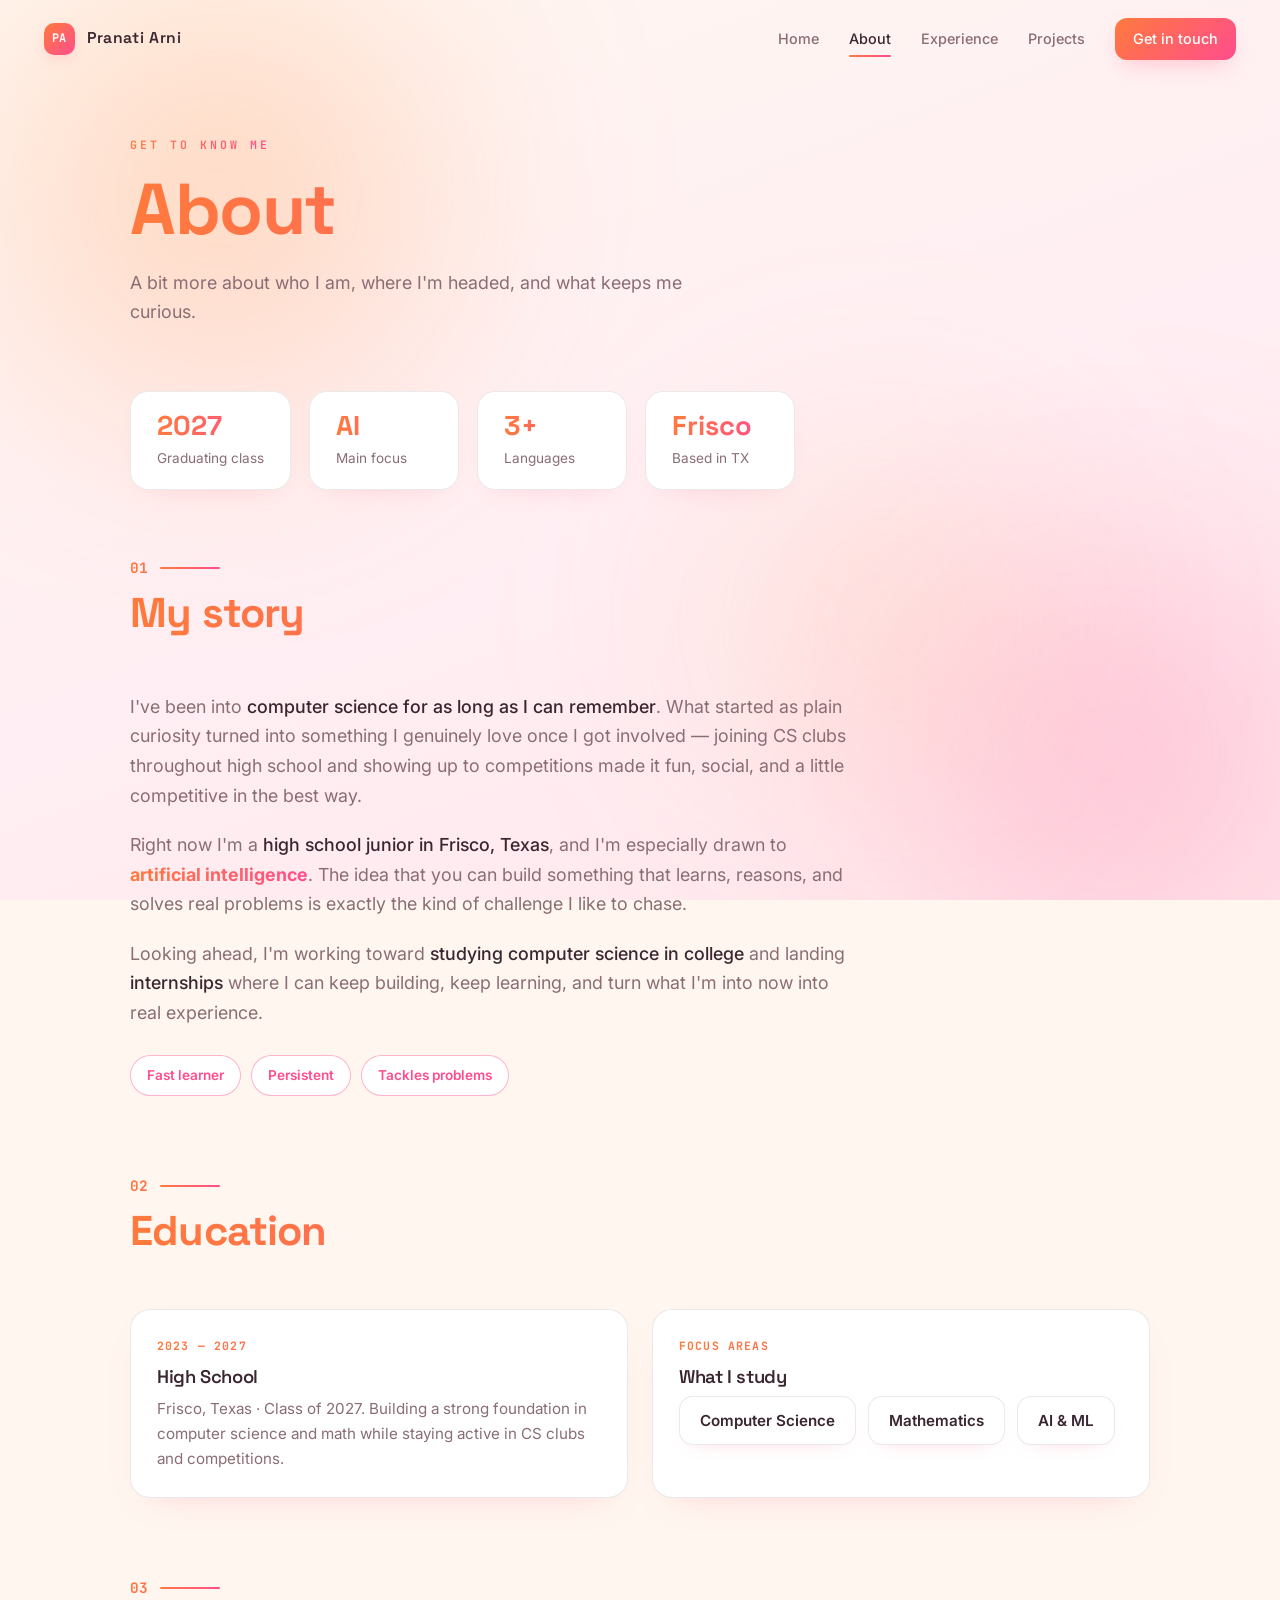
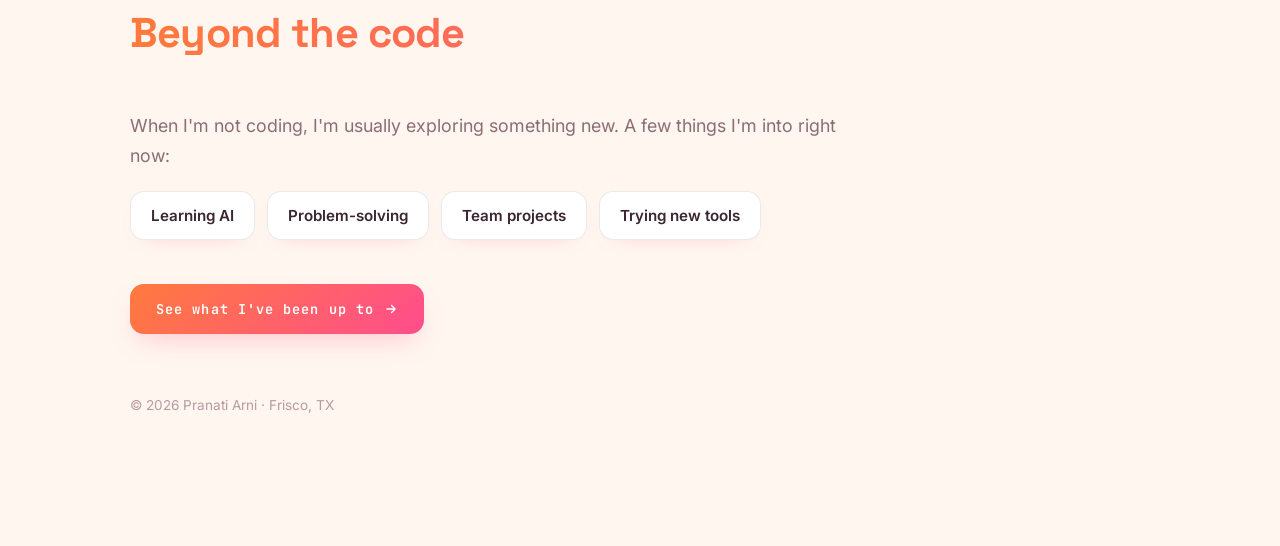
==== about.html @ 8774f21f "Fix junior, add About + Experience pages, stats strip & timeline Expand nav across pages, add quick-" ====
<!DOCTYPE html>
<html lang="en">
<head>
  <meta charset="UTF-8" />
  <meta name="viewport" content="width=device-width, initial-scale=1.0" />

  <title>About — Pranati Arni</title>
  <meta name="description" content="About Pranati Arni — a high school junior in Frisco, TX, passionate about computer science and AI." />
  <meta name="author" content="Pranati Arni" />
  <meta property="og:type" content="website" />
  <meta property="og:title" content="About — Pranati Arni" />
  <meta property="og:description" content="High school junior in Frisco, TX, passionate about computer science and AI." />

  <!-- Inline SVG favicon -->
  <link rel="icon" href="data:image/svg+xml,%3Csvg xmlns='http://www.w3.org/2000/svg' viewBox='0 0 64 64'%3E%3Crect width='64' height='64' rx='16' fill='%23ff5e8c'/%3E%3Crect width='64' height='64' rx='16' fill='%23ff7a3d' opacity='0.55'/%3E%3Ctext x='50%25' y='55%25' dominant-baseline='middle' text-anchor='middle' font-family='Arial,Helvetica,sans-serif' font-weight='700' font-size='30' fill='%23ffffff'%3EPA%3C/text%3E%3C/svg%3E" />

  <!-- Fonts -->
  <link rel="preconnect" href="https://fonts.googleapis.com" />
  <link rel="preconnect" href="https://fonts.gstatic.com" crossorigin />
  <link href="https://fonts.googleapis.com/css2?family=Space+Grotesk:wght@500;600;700&family=Inter:wght@400;500;600&family=JetBrains+Mono:wght@400;500;700&display=swap" rel="stylesheet" />

  <link rel="stylesheet" href="styles.css" />
</head>

<body>

  <div class="page-transition" id="pageTransition" aria-hidden="true"></div>

  <div class="bg-orbs" aria-hidden="true">
    <div class="orb orb--1"></div>
    <div class="orb orb--2"></div>
    <div class="orb orb--3"></div>
  </div>
  <div class="cursor-glow" id="cursorGlow" aria-hidden="true"></div>

  <!-- ============================== NAVBAR ============================== -->
  <header class="nav" id="nav">
    <a class="nav__brand" href="index.html" aria-label="Home">
      <span class="nav__mark">PA</span>
      <span class="nav__name">Pranati Arni</span>
    </a>
    <button class="nav__toggle" id="navToggle" aria-label="Toggle menu" aria-expanded="false">
      <span></span><span></span><span></span>
    </button>
    <nav class="nav__links" id="navLinks" aria-label="Primary">
      <a href="index.html">Home</a>
      <a href="about.html" class="is-current">About</a>
      <a href="experience.html">Experience</a>
      <a href="projects.html">Projects</a>
      <a class="nav__cta" href="index.html#contact">Get in touch</a>
    </nav>
  </header>

  <main class="page">

    <header class="page-head reveal">
      <span class="kicker">Get to know me</span>
      <h1>About</h1>
      <p class="page-sub">A bit more about who I am, where I'm headed, and what keeps me curious.</p>
    </header>

    <div class="stats reveal" aria-label="Quick facts">
      <div class="stat"><div class="stat__num">2027</div><div class="stat__label">Graduating class</div></div>
      <div class="stat"><div class="stat__num">AI</div><div class="stat__label">Main focus</div></div>
      <div class="stat"><div class="stat__num">3+</div><div class="stat__label">Languages</div></div>
      <div class="stat"><div class="stat__num">Frisco</div><div class="stat__label">Based in TX</div></div>
    </div>

    <!-- ===== My story ===== -->
    <div class="block reveal" style="margin-top:64px;">
      <div class="section-head"><span class="num">01</span><h2>My story</h2></div>
      <p>
        I've been into <span class="hl">computer science for as long as I can remember</span>. What started as
        plain curiosity turned into something I genuinely love once I got involved — joining CS clubs throughout
        high school and showing up to competitions made it fun, social, and a little competitive in the best way.
      </p>
      <p>
        Right now I'm a <span class="hl">high school junior in Frisco, Texas</span>, and I'm especially drawn to
        <span class="accent">artificial intelligence</span>. The idea that you can build something that learns,
        reasons, and solves real problems is exactly the kind of challenge I like to chase.
      </p>
      <p>
        Looking ahead, I'm working toward <span class="hl">studying computer science in college</span> and landing
        <span class="hl">internships</span> where I can keep building, keep learning, and turn what I'm into now
        into real experience.
      </p>

      <div class="traits" aria-label="Traits">
        <span class="trait">Fast learner</span>
        <span class="trait">Persistent</span>
        <span class="trait">Tackles problems</span>
      </div>
    </div>

    <!-- ===== Education ===== -->
    <div class="block reveal">
      <div class="section-head"><span class="num">02</span><h2>Education</h2></div>
      <div class="info-grid">
        <div class="info-card">
          <div class="meta">2023 — 2027</div>
          <h3>High School</h3>
          <!-- TODO: replace with your school's name -->
          <p>Frisco, Texas · Class of 2027. Building a strong foundation in computer science and math while staying active in CS clubs and competitions.</p>
        </div>
        <div class="info-card">
          <div class="meta">Focus areas</div>
          <h3>What I study</h3>
          <!-- TODO: edit these to your actual courses / focus areas -->
          <div class="tags" style="margin-top:6px;">
            <span class="tag">Computer Science</span>
            <span class="tag">Mathematics</span>
            <span class="tag">AI &amp; ML</span>
          </div>
        </div>
      </div>
    </div>

    <!-- ===== Beyond the code ===== -->
    <div class="block reveal">
      <div class="section-head"><span class="num">03</span><h2>Beyond the code</h2></div>
      <p>When I'm not coding, I'm usually exploring something new. A few things I'm into right now:</p>
      <!-- TODO: swap these for your real interests/hobbies -->
      <div class="tags" style="margin-top:8px;">
        <span class="tag">Learning AI</span>
        <span class="tag">Problem-solving</span>
        <span class="tag">Team projects</span>
        <span class="tag">Trying new tools</span>
      </div>

      <a class="more-link" href="experience.html">
        See what I've been up to
        <svg width="14" height="14" viewBox="0 0 24 24" fill="none" stroke="currentColor" stroke-width="2.2" stroke-linecap="round" stroke-linejoin="round"><path d="M5 12h14M13 6l6 6-6 6"/></svg>
      </a>
    </div>

    <footer>
      <p>© 2026 Pranati Arni · Frisco, TX</p>
    </footer>

  </main>

  <script src="script.js"></script>
</body>
</html>
---- styles.css ----
/* =================================================================
   Pranati Arni — Portfolio styles (shared by index.html + projects.html)
   BRIGHT & WARM: cream background, orange → pink gradients, playful motion.
   ================================================================= */

:root {
  /* ---- surfaces ---- */
  --bg:        #fff6f0;        /* warm cream canvas         */
  --card:      #ffffff;        /* card surface              */

  /* ---- text ---- */
  --text:   #3a2630;           /* warm near-black           */
  --muted:  #8a6d75;
  --faint:  #b79aa1;

  /* ---- lines ---- */
  --border:    rgba(58, 38, 48, 0.10);
  --border-hi: rgba(255, 90, 140, 0.45);

  /* ---- warm accents ---- */
  --orange:      #ff7a3d;
  --pink:        #ff4d8d;
  --peach:       #ffb27a;
  --grad:        linear-gradient(90deg, #ff7a3d, #ff4d8d);
  --grad-135:    linear-gradient(135deg, #ff7a3d, #ff4d8d);
  --warm-glow:   rgba(255, 95, 125, 0.35);
  --warm-glow-s: rgba(255, 95, 125, 0.18);

  /* ---- layout ---- */
  --rail-x:        72px;
  --content-pad:   220px;
  --content-pad-r: 88px;
  --maxw:          1040px;

  --mono: "JetBrains Mono", ui-monospace, SFMono-Regular, Menlo, monospace;
  --ease: cubic-bezier(0.22, 1, 0.36, 1);
}

* { box-sizing: border-box; margin: 0; padding: 0; }

html { scroll-behavior: smooth; }

body {
  background: var(--bg);
  color: var(--text);
  font-family: "Inter", system-ui, -apple-system, Segoe UI, Roboto, sans-serif;
  line-height: 1.65;
  -webkit-font-smoothing: antialiased;
  overflow-x: hidden;
}

/* soft warm base wash behind everything */
body::before {
  content: ""; position: fixed; inset: 0; z-index: -3; pointer-events: none;
  background: linear-gradient(160deg, #fff7f1 0%, #ffeef3 55%, #ffe7ec 100%);
}

h1, h2, h3 { font-family: "Space Grotesk", "Inter", sans-serif; line-height: 1.1; letter-spacing: -0.02em; }
a { color: inherit; text-decoration: none; }

.kicker {
  font-family: var(--mono);
  font-size: 0.72rem; letter-spacing: 0.26em; text-transform: uppercase;
  font-weight: 600;
  background: var(--grad); -webkit-background-clip: text; background-clip: text; color: transparent;
}

/* =================================================================
   WARM AURORA — drifting + morphing color clouds
   ================================================================= */
.bg-orbs { position: fixed; inset: 0; z-index: -2; pointer-events: none; overflow: hidden; }
.orb { position: absolute; filter: blur(100px); border-radius: 50%; }
.orb--1 {                                   /* orange */
  width: 50vw; height: 50vw; top: -14%; left: -8%;
  background: radial-gradient(circle, rgba(255,140,60,0.34), transparent 70%);
  animation: drift1 30s ease-in-out infinite alternate;
}
.orb--2 {                                   /* pink */
  width: 46vw; height: 46vw; bottom: -16%; right: -10%;
  background: radial-gradient(circle, rgba(255,77,141,0.30), transparent 70%);
  animation: drift2 36s ease-in-out infinite alternate;
}
.orb--3 {                                   /* peach */
  width: 38vw; height: 38vw; top: 42%; left: 50%;
  background: radial-gradient(circle, rgba(255,178,122,0.26), transparent 70%);
  animation: drift3 42s ease-in-out infinite alternate;
}
@keyframes drift1 { from { transform: translate(0,0) scale(1); } to { transform: translate(9vw, 7vh) scale(1.14); } }
@keyframes drift2 { from { transform: translate(0,0) scale(1); } to { transform: translate(-8vw,-6vh) scale(1.1); } }
@keyframes drift3 { from { transform: translate(0,0) scale(1); } to { transform: translate(-6vw, 5vh) scale(0.9); } }

/* warm spotlight trailing the cursor */
.cursor-glow {
  position: fixed; top: 0; left: 0;
  width: 440px; height: 440px;
  margin: -220px 0 0 -220px;
  border-radius: 50%;
  background: radial-gradient(circle, rgba(255,120,80,0.16), transparent 65%);
  pointer-events: none; z-index: 0; opacity: 0;
  transition: opacity 0.5s ease;
  will-change: transform;
}

/* =================================================================
   STICKY NAVBAR (both pages)
   ================================================================= */
.nav {
  position: fixed; top: 0; left: 0; right: 0; z-index: 60;
  display: flex; align-items: center; justify-content: space-between;
  padding: 18px clamp(20px, 4vw, 44px);
  transition: padding 0.35s var(--ease), background 0.35s ease, border-color 0.35s ease, box-shadow 0.35s ease;
  border-bottom: 1px solid transparent;
}
.nav.is-scrolled {
  padding: 10px clamp(20px, 4vw, 44px);
  background: rgba(255, 246, 240, 0.78);
  -webkit-backdrop-filter: blur(14px);
  backdrop-filter: blur(14px);
  border-bottom: 1px solid var(--border);
  box-shadow: 0 8px 30px -20px rgba(255, 95, 125, 0.5);
}
.nav__brand { display: flex; align-items: center; gap: 12px; z-index: 2; }
.nav__mark {
  font-family: var(--mono); font-weight: 700; font-size: 0.74rem; letter-spacing: 0.04em;
  color: #fff; background: var(--grad-135); border-radius: 10px; padding: 6px 8px;
  box-shadow: 0 6px 16px -6px var(--warm-glow);
  transition: transform 0.3s ease, box-shadow 0.3s ease;
}
.nav__brand:hover .nav__mark { transform: rotate(-4deg) scale(1.05); box-shadow: 0 10px 22px -6px var(--warm-glow); }
.nav__name { font-family: "Space Grotesk", sans-serif; font-weight: 600; letter-spacing: 0.04em; font-size: 0.98rem; }

.nav__links { display: flex; align-items: center; gap: 30px; }
.nav__links a { position: relative; font-size: 0.9rem; font-weight: 500; color: var(--muted); transition: color 0.3s ease; }
.nav__links a:not(.nav__cta)::after {
  content: ""; position: absolute; left: 0; bottom: -6px; height: 2px; width: 0;
  background: var(--grad); border-radius: 2px; transition: width 0.3s var(--ease);
}
.nav__links a:not(.nav__cta):hover { color: var(--text); }
.nav__links a:not(.nav__cta):hover::after { width: 100%; }
.nav__links a.is-current { color: var(--text); }
.nav__links a.is-current::after { width: 100%; }

.nav__cta {
  color: #fff !important; background: var(--grad-135);
  padding: 9px 18px; border-radius: 12px; font-weight: 600;
  box-shadow: 0 10px 24px -8px var(--warm-glow);
  transition: transform 0.25s var(--ease), box-shadow 0.25s ease;
}
.nav__cta:hover { transform: translateY(-2px); box-shadow: 0 14px 32px -8px var(--warm-glow); }

.nav__toggle { display: none; flex-direction: column; gap: 5px; background: none; border: none; cursor: pointer; padding: 6px; z-index: 2; }
.nav__toggle span { width: 24px; height: 2px; background: var(--text); border-radius: 2px; transition: transform 0.3s var(--ease), opacity 0.3s ease; }
.nav__toggle.open span:nth-child(1) { transform: translateY(7px) rotate(45deg); }
.nav__toggle.open span:nth-child(2) { opacity: 0; }
.nav__toggle.open span:nth-child(3) { transform: translateY(-7px) rotate(-45deg); }

@media (max-width: 760px) {
  .nav__toggle { display: flex; }
  .nav__links {
    position: fixed; top: 0; right: 0; height: 100vh; width: min(80vw, 320px);
    flex-direction: column; align-items: flex-start; justify-content: center; gap: 30px;
    padding: 40px;
    background: rgba(255, 246, 240, 0.97);
    -webkit-backdrop-filter: blur(16px); backdrop-filter: blur(16px);
    border-left: 1px solid var(--border);
    box-shadow: -20px 0 60px -30px rgba(255, 95, 125, 0.5);
    transform: translateX(100%); transition: transform 0.4s var(--ease);
  }
  .nav__links.open { transform: translateX(0); }
  .nav__links a { font-size: 1.1rem; }
}

/* =================================================================
   THE RAIL — fixed, pinned to the left edge (home page only)
   ================================================================= */
.rail { position: fixed; top: 0; left: var(--rail-x); height: 100vh; width: 3px; z-index: 50; }

.rail__track {
  position: absolute; inset: 0; width: 3px;
  background: rgba(58, 38, 48, 0.10);
  border-radius: 3px; overflow: hidden;
}
.rail__track::after {
  content: ""; position: absolute; left: 0; width: 3px; height: 70px;
  background: linear-gradient(transparent, var(--pink), transparent);
  opacity: 0.55; border-radius: 3px;
  animation: railshimmer 4.5s linear infinite;
}
@keyframes railshimmer { from { top: -70px; } to { top: 100%; } }

.rail__fill {
  position: absolute; top: 0; left: 0; width: 3px; height: 0%;
  background: linear-gradient(var(--orange), var(--pink));
  box-shadow: 0 0 12px 1px var(--warm-glow);
  border-radius: 3px;
  transition: height 0.12s linear;
}
.rail__comet {
  position: absolute; left: 1.5px; top: 0%;
  width: 9px; height: 9px;
  transform: translate(-50%, -50%);
  border-radius: 50%;
  background: var(--pink);
  box-shadow: 0 0 14px 4px var(--warm-glow);
  transition: top 0.12s linear;
}

.rail__nodes {
  position: absolute; top: 50%; left: 1.5px;
  transform: translateY(-50%);
  display: flex; flex-direction: column; gap: 64px;
}
.node {
  display: flex; align-items: center; gap: 16px;
  background: none; border: none; cursor: pointer;
  color: var(--faint); transform: translateX(-7px);
  transition: color 0.3s var(--ease);
}
.node__dot {
  position: relative; width: 14px; height: 14px; flex: 0 0 auto;
  border-radius: 50%; background: var(--bg); border: 2px solid var(--faint);
  transition: all 0.35s var(--ease);
}
.node__label {
  font-family: "Space Grotesk", sans-serif;
  font-size: 0.82rem; font-weight: 600; letter-spacing: 0.02em;
  white-space: nowrap; opacity: 0.6; transform: translateX(-4px);
  transition: all 0.35s var(--ease);
}
.node:hover { color: var(--text); }
.node:hover .node__dot { border-color: var(--pink); }
.node:hover .node__label { opacity: 1; transform: translateX(0); }

.node.is-active { color: var(--text); }
.node.is-active .node__dot {
  border-color: transparent; background: var(--grad-135);
  box-shadow: 0 0 14px 3px var(--warm-glow);
}
.node.is-active .node__dot::after {
  content: ""; position: absolute; inset: -4px; border-radius: 50%;
  border: 2px solid var(--pink);
  animation: pulsering 2.4s var(--ease) infinite;
}
@keyframes pulsering {
  0%   { transform: scale(0.8); opacity: 0.6; }
  70%  { transform: scale(2.1); opacity: 0; }
  100% { transform: scale(2.1); opacity: 0; }
}
.node.is-active .node__label { opacity: 1; transform: translateX(0); color: var(--text); }

/* =================================================================
   LAYOUT
   ================================================================= */
main.with-rail {
  padding-left: var(--content-pad);
  padding-right: var(--content-pad-r);
}
section {
  max-width: var(--maxw);
  margin: 0 auto;
  padding: 150px 0;
  scroll-margin-top: 88px;
}
.section-head { margin-bottom: 56px; }
.section-head .num {
  font-family: var(--mono); font-weight: 700;
  font-size: 0.9rem; margin-bottom: 10px;
  display: inline-flex; align-items: center; gap: 12px;
  background: var(--grad); -webkit-background-clip: text; background-clip: text; color: transparent;
}
.section-head .num::after {
  content: ""; width: 60px; height: 2px; border-radius: 2px;
  background: var(--grad);
  animation: barpulse 3.6s ease-in-out infinite;
}
@keyframes barpulse { 0%,100% { width: 42px; opacity: 0.55; } 50% { width: 82px; opacity: 1; } }

/* flowing gradient headings */
.section-head h2, .page-head h1 {
  font-size: clamp(1.8rem, 4vw, 2.6rem); font-weight: 700;
  background: linear-gradient(90deg, #ff7a3d, #ff4d8d, #ff7a3d);
  background-size: 200% auto;
  -webkit-background-clip: text; background-clip: text; color: transparent;
  animation: flow 6s linear infinite;
}
@keyframes flow { to { background-position: 200% center; } }

/* ---- Hero ---- */
.hero {
  position: relative; overflow: hidden;
  min-height: 100vh;
  display: flex; flex-direction: column; justify-content: center;
  max-width: var(--maxw); margin: 0 auto;
}
.hero__content { position: relative; z-index: 3; }

/* cool morphing gradient blob behind the hero */
.hero__glow {
  position: absolute; right: -40px; top: 50%; transform: translateY(-50%);
  width: 560px; height: 560px; max-width: 82vw;
  background: linear-gradient(135deg, #ff9a3d, #ff5e9c 55%, #ff4d8d);
  filter: blur(28px); opacity: 0.55; z-index: 0; pointer-events: none;
  border-radius: 42% 58% 63% 37% / 41% 44% 56% 59%;
  animation: blobMorph 14s ease-in-out infinite, blobSpin 30s linear infinite;
}
@keyframes blobMorph {
  0%,100% { border-radius: 42% 58% 63% 37% / 41% 44% 56% 59%; }
  50%     { border-radius: 58% 42% 38% 62% / 63% 51% 49% 37%; }
}
@keyframes blobSpin { from { transform: translateY(-50%) rotate(0); } to { transform: translateY(-50%) rotate(360deg); } }

/* gentle staggered fade-up of hero content */
.hero__content > * { opacity: 0; transform: translateY(20px); filter: blur(6px); animation: softIn 1s var(--ease) forwards; }
.hero__content > *:nth-child(1) { animation-delay: 0.10s; }
.hero__content > *:nth-child(2) { animation-delay: 0.24s; }
.hero__content > *:nth-child(3) { animation-delay: 0.38s; }
.hero__content > *:nth-child(4) { animation-delay: 0.50s; }
.hero__content > *:nth-child(5) { animation-delay: 0.66s; }
@keyframes softIn { to { opacity: 1; transform: none; filter: blur(0); } }

.hero h1 {
  font-size: clamp(3rem, 11vw, 6.5rem); font-weight: 700;
  margin: 24px 0 18px;
  background: linear-gradient(90deg, #ff7a3d, #ff4d8d, #ff7a3d);
  background-size: 200% auto;
  -webkit-background-clip: text; background-clip: text; color: transparent;
  animation: softIn 1s var(--ease) forwards, flow 6s linear infinite;
}
.hero .role { font-size: clamp(1.1rem, 3vw, 1.6rem); color: var(--text); font-weight: 500; }
.hero .role b {
  font-weight: 700;
  background: var(--grad); -webkit-background-clip: text; background-clip: text; color: transparent;
}
.hero .loc { color: var(--muted); margin-top: 10px; font-size: 1rem; }

.scroll-hint {
  margin-top: 56px;
  display: inline-flex; align-items: center; gap: 10px;
  color: var(--muted); font-size: 0.8rem; letter-spacing: 0.18em; text-transform: uppercase;
}
.scroll-hint .arrow {
  width: 2px; height: 36px; border-radius: 2px;
  background: linear-gradient(var(--pink), transparent);
  animation: drip 1.8s var(--ease) infinite;
}
@keyframes drip {
  0%   { transform: scaleY(0); transform-origin: top; opacity: 0; }
  40%  { transform: scaleY(1); transform-origin: top; opacity: 1; }
  60%  { transform: scaleY(1); transform-origin: bottom; opacity: 1; }
  100% { transform: scaleY(0); transform-origin: bottom; opacity: 0; }
}

/* ---- About ---- */
.about p { color: var(--muted); font-size: 1.15rem; margin-bottom: 24px; max-width: 720px; }
.about p .hl { color: var(--text); font-weight: 500; }
.about p .accent {
  font-weight: 700;
  background: var(--grad); -webkit-background-clip: text; background-clip: text; color: transparent;
}

.traits { display: flex; flex-wrap: wrap; gap: 10px; margin-top: 28px; }
.trait {
  font-size: 0.85rem; padding: 8px 16px;
  border: 1.5px solid var(--border-hi); border-radius: 999px;
  color: var(--pink); background: #fff;
  font-weight: 600;
  animation: bob 4.4s ease-in-out infinite;
}
.traits .trait:nth-child(2) { animation-delay: 0.7s; }
.traits .trait:nth-child(3) { animation-delay: 1.4s; }
@keyframes bob { 0%,100% { transform: translateY(0); } 50% { transform: translateY(-6px); } }

/* =================================================================
   PROJECTS (grid + cards, shared by both pages)
   ================================================================= */
.projects-grid {
  display: grid;
  grid-template-columns: repeat(auto-fit, minmax(300px, 1fr));
  gap: 32px; perspective: 1000px;
}
.card {
  position: relative;
  padding: 30px 28px; border-radius: 22px;
  background: var(--card); border: 1px solid var(--border);
  min-height: 210px;
  display: flex; flex-direction: column;
  transform-style: preserve-3d; will-change: transform;
  box-shadow: 0 14px 36px -22px rgba(255, 95, 125, 0.40);
  transition: transform 0.12s ease-out, border-color 0.4s var(--ease), box-shadow 0.4s var(--ease);
  animation: cardfloat 6.5s ease-in-out infinite;
}
.projects-grid .card:nth-child(2) { animation-delay: 1.3s; }
.projects-grid .card:nth-child(3) { animation-delay: 0.6s; }
.projects-grid .card:nth-child(4) { animation-delay: 1.9s; }
@keyframes cardfloat { 0%,100% { transform: translateY(0); } 50% { transform: translateY(-9px); } }
.card:hover { border-color: var(--border-hi); box-shadow: 0 28px 56px -22px rgba(255, 95, 125, 0.55); }

.card__inner { transition: transform 0.12s ease-out; transform-style: preserve-3d; }

.card__glare {
  position: absolute; inset: 0; border-radius: 22px;
  background: radial-gradient(240px circle at var(--gx,50%) var(--gy,0%), rgba(255,140,90,0.16), transparent 60%);
  opacity: 0; transition: opacity 0.3s ease; pointer-events: none;
}
.card:hover .card__glare { opacity: 1; }

.card.is-soon {
  border-style: dashed; border-color: rgba(255, 95, 125, 0.30);
  background: linear-gradient(180deg, #fff, #fff4ef);
  box-shadow: 0 14px 36px -24px rgba(255, 95, 125, 0.30);
}
.card.is-soon:hover { border-color: var(--border-hi); }

.card__icon {
  width: 42px; height: 42px; border-radius: 12px;
  display: grid; place-items: center;
  background: linear-gradient(135deg, #fff1ea, #ffe7ef);
  border: 1px solid var(--border); color: var(--pink);
  margin-bottom: 18px; font-size: 1.1rem;
}
.card.is-soon .card__icon { border-style: dashed; }

.card__tag {
  font-size: 0.68rem; letter-spacing: 0.18em; text-transform: uppercase;
  font-weight: 700; margin-bottom: 8px;
  background: var(--grad); -webkit-background-clip: text; background-clip: text; color: transparent;
}
.card.is-soon .card__tag { color: var(--faint); background: none; -webkit-text-fill-color: var(--faint); }

.card h3 { font-size: 1.25rem; font-weight: 600; margin-bottom: 8px; color: var(--text); }
.card.is-soon h3 { color: var(--muted); }
.card p { color: var(--muted); font-size: 0.95rem; flex: 1; }

.card__link {
  margin-top: 16px; font-size: 0.85rem; font-weight: 700;
  display: inline-flex; align-items: center; gap: 6px;
  background: var(--grad); -webkit-background-clip: text; background-clip: text; color: transparent;
}
.card__soon-flag {
  margin-top: 16px; font-size: 0.78rem; letter-spacing: 0.16em; text-transform: uppercase;
  color: var(--faint); display: inline-flex; align-items: center; gap: 7px;
}

.more-link {
  display: inline-flex; align-items: center; gap: 10px; margin-top: 44px;
  font-family: var(--mono); font-size: 0.85rem; letter-spacing: 0.08em; font-weight: 600;
  color: #fff; background: var(--grad-135);
  padding: 14px 26px; border-radius: 14px;
  box-shadow: 0 12px 28px -10px var(--warm-glow);
  transition: transform 0.3s var(--ease), box-shadow 0.3s ease;
}
.more-link:hover { transform: translateY(-2px); box-shadow: 0 18px 36px -10px var(--warm-glow); }

/* =================================================================
   SKILLS
   ================================================================= */
.skill-group { margin-bottom: 40px; }
.skill-group h3 {
  font-size: 0.82rem; letter-spacing: 0.14em; text-transform: uppercase;
  color: var(--faint); margin-bottom: 14px;
  font-family: "Inter", sans-serif; font-weight: 700;
}
.tags { display: flex; flex-wrap: wrap; gap: 12px; }
.tag {
  padding: 11px 20px; border-radius: 14px;
  background: #fff; border: 1px solid var(--border);
  font-size: 0.95rem; font-weight: 600; color: var(--text);
  box-shadow: 0 8px 20px -16px rgba(255, 95, 125, 0.5);
  transition: all 0.3s var(--ease);
  animation: tagpulse 5s ease-in-out infinite;
}
.tags .tag:nth-child(2) { animation-delay: 0.8s; }
.tags .tag:nth-child(3) { animation-delay: 1.6s; }
@keyframes tagpulse {
  0%,100% { box-shadow: 0 8px 20px -16px rgba(255,95,125,0.30); border-color: var(--border); }
  50%     { box-shadow: 0 10px 24px -12px rgba(255,95,125,0.55); border-color: var(--border-hi); }
}
.tag:hover { transform: translateY(-3px); border-color: var(--pink); color: var(--pink); }

/* =================================================================
   CONTACT
   ================================================================= */
.contact p { color: var(--muted); font-size: 1.1rem; max-width: 560px; margin-bottom: 28px; }
.cta {
  display: inline-flex; align-items: center; gap: 10px;
  padding: 15px 30px; border-radius: 14px;
  background: var(--grad-135); color: #fff;
  font-weight: 700; font-size: 1rem;
  box-shadow: 0 14px 32px -10px var(--warm-glow);
  transition: transform 0.3s var(--ease), box-shadow 0.3s var(--ease);
  animation: ctapulse 3.4s ease-in-out infinite;
}
.cta:hover { transform: translateY(-3px); box-shadow: 0 20px 46px -10px var(--warm-glow); }
@keyframes ctapulse {
  0%,100% { box-shadow: 0 14px 32px -12px var(--warm-glow); }
  50%     { box-shadow: 0 16px 48px -8px var(--warm-glow); }
}

.links { display: flex; flex-wrap: wrap; gap: 14px; margin-top: 26px; }
.link-chip {
  display: inline-flex; align-items: center; gap: 9px;
  padding: 12px 20px; border-radius: 12px;
  border: 1px solid var(--border); background: #fff;
  color: var(--text); font-size: 0.92rem; font-weight: 600;
  box-shadow: 0 8px 20px -16px rgba(255, 95, 125, 0.5);
  transition: all 0.3s var(--ease);
}
.link-chip:hover { border-color: var(--pink); color: var(--pink); transform: translateY(-2px); }
.link-chip.is-todo { color: var(--faint); border-style: dashed; }
.link-chip svg { width: 17px; height: 17px; }

footer {
  padding: 60px 0 90px; color: var(--faint); font-size: 0.85rem;
  max-width: var(--maxw); margin: 0 auto;
}

/* =================================================================
   DEDICATED PROJECTS PAGE
   ================================================================= */
.page { max-width: 1100px; margin: 0 auto; padding: 130px 40px 40px; }
.page-head { margin: 0 0 64px; }
.page-head h1 { font-size: clamp(2.5rem, 7vw, 4.5rem); margin-top: 14px; }
.page-sub { color: var(--muted); max-width: 620px; margin-top: 18px; font-size: 1.12rem; }
.back-link {
  display: inline-flex; align-items: center; gap: 8px;
  font-family: var(--mono); font-size: 0.78rem; letter-spacing: 0.12em; text-transform: uppercase;
  font-weight: 600; color: var(--pink); transition: color 0.3s var(--ease);
}
.back-link:hover { color: var(--orange); }

/* =================================================================
   CONTENT BLOCKS (About / Experience pages)
   ================================================================= */
.block { margin-bottom: 76px; }
.block:last-of-type { margin-bottom: 0; }
.block > p { color: var(--muted); font-size: 1.12rem; margin-bottom: 20px; max-width: 720px; }
.block > p .hl { color: var(--text); font-weight: 500; }
.block > p .accent {
  font-weight: 700;
  background: var(--grad); -webkit-background-clip: text; background-clip: text; color: transparent;
}

/* stat strip */
.stats { display: flex; flex-wrap: wrap; gap: 18px; margin: 8px 0 8px; }
.stat {
  background: #fff; border: 1px solid var(--border); border-radius: 18px;
  padding: 20px 26px; min-width: 150px;
  box-shadow: 0 12px 30px -22px var(--warm-glow);
  transition: transform 0.3s var(--ease), box-shadow 0.3s ease, border-color 0.3s ease;
}
.stat:hover { transform: translateY(-4px); border-color: var(--border-hi); box-shadow: 0 20px 40px -22px var(--warm-glow); }
.stat__num {
  font-family: "Space Grotesk", sans-serif; font-weight: 700; font-size: 1.7rem; line-height: 1;
  background: var(--grad); -webkit-background-clip: text; background-clip: text; color: transparent;
}
.stat__label { color: var(--muted); font-size: 0.85rem; margin-top: 8px; }

/* generic info cards */
.info-grid { display: grid; grid-template-columns: repeat(auto-fit, minmax(260px, 1fr)); gap: 24px; }
.info-card {
  background: #fff; border: 1px solid var(--border); border-radius: 20px; padding: 26px;
  box-shadow: 0 14px 36px -24px var(--warm-glow);
  transition: transform 0.3s var(--ease), box-shadow 0.3s ease, border-color 0.3s ease;
}
.info-card:hover { transform: translateY(-5px); border-color: var(--border-hi); box-shadow: 0 24px 50px -24px var(--warm-glow); }
.info-card h3 { font-size: 1.15rem; font-weight: 600; margin-bottom: 8px; color: var(--text); }
.info-card .meta { font-family: var(--mono); font-size: 0.72rem; letter-spacing: 0.1em; text-transform: uppercase; margin-bottom: 12px;
  background: var(--grad); -webkit-background-clip: text; background-clip: text; color: transparent; font-weight: 700; }
.info-card p { color: var(--muted); font-size: 0.95rem; }

/* vertical timeline */
.timeline { display: flex; flex-direction: column; }
.tl-item { display: flex; gap: 20px; }
.tl-item__rail { display: flex; flex-direction: column; align-items: center; flex: 0 0 auto; }
.tl-dot {
  width: 16px; height: 16px; border-radius: 50%; background: var(--grad-135); flex: 0 0 auto;
  box-shadow: 0 6px 16px -4px var(--warm-glow), 0 0 0 5px var(--bg);
}
.tl-line { width: 2px; flex: 1; min-height: 26px; background: linear-gradient(var(--orange), var(--pink)); margin: 4px 0; border-radius: 2px; }
.tl-item:last-child .tl-line { display: none; }
.tl-body { padding-bottom: 34px; }
.tl-year {
  font-family: var(--mono); font-weight: 700; font-size: 0.8rem; letter-spacing: 0.06em;
  background: var(--grad); -webkit-background-clip: text; background-clip: text; color: transparent;
}
.tl-body h3 { font-size: 1.15rem; font-weight: 600; margin: 4px 0 6px; color: var(--text); }
.tl-body p { color: var(--muted); font-size: 0.98rem; max-width: 640px; }

/* =================================================================
   QUICK CLEAN FADE — page-transition overlay
   ================================================================= */
.page-transition {
  position: fixed; inset: 0; z-index: 100;
  background: var(--bg); opacity: 1;
  transition: opacity 0.5s ease, visibility 0s linear 0s;
}
.page-transition.is-hidden {
  opacity: 0; visibility: hidden; pointer-events: none;
  transition: opacity 0.5s ease, visibility 0s linear 0.5s;
}

/* =================================================================
   SCROLL REVEAL
   ================================================================= */
.reveal { opacity: 0; transform: translateY(26px); transition: opacity 0.8s var(--ease), transform 0.8s var(--ease); }
.reveal.in { opacity: 1; transform: none; }

/* =================================================================
   RESPONSIVE
   ================================================================= */
@media (max-width: 1100px) {
  :root { --content-pad: 150px; --content-pad-r: 56px; }
  section { padding: 120px 0; }
}
@media (max-width: 720px) {
  :root { --rail-x: 22px; --content-pad: 58px; --content-pad-r: 24px; }
  .rail__nodes { gap: 40px; }
  .node__label { display: none; }
  section { padding: 84px 0; }
  .section-head { margin-bottom: 36px; }
  .hero { min-height: 92vh; }
  .hero__glow { right: -35%; opacity: 0.5; }
  .page { padding: 110px 22px 40px; }
}

/* =================================================================
   REDUCED MOTION
   ================================================================= */
@media (prefers-reduced-motion: reduce) {
  html { scroll-behavior: auto; }
  *, *::before, *::after { animation: none !important; transition: none !important; }
  .reveal { opacity: 1; transform: none; }
  .hero__content > * { opacity: 1; transform: none; filter: none; }
}
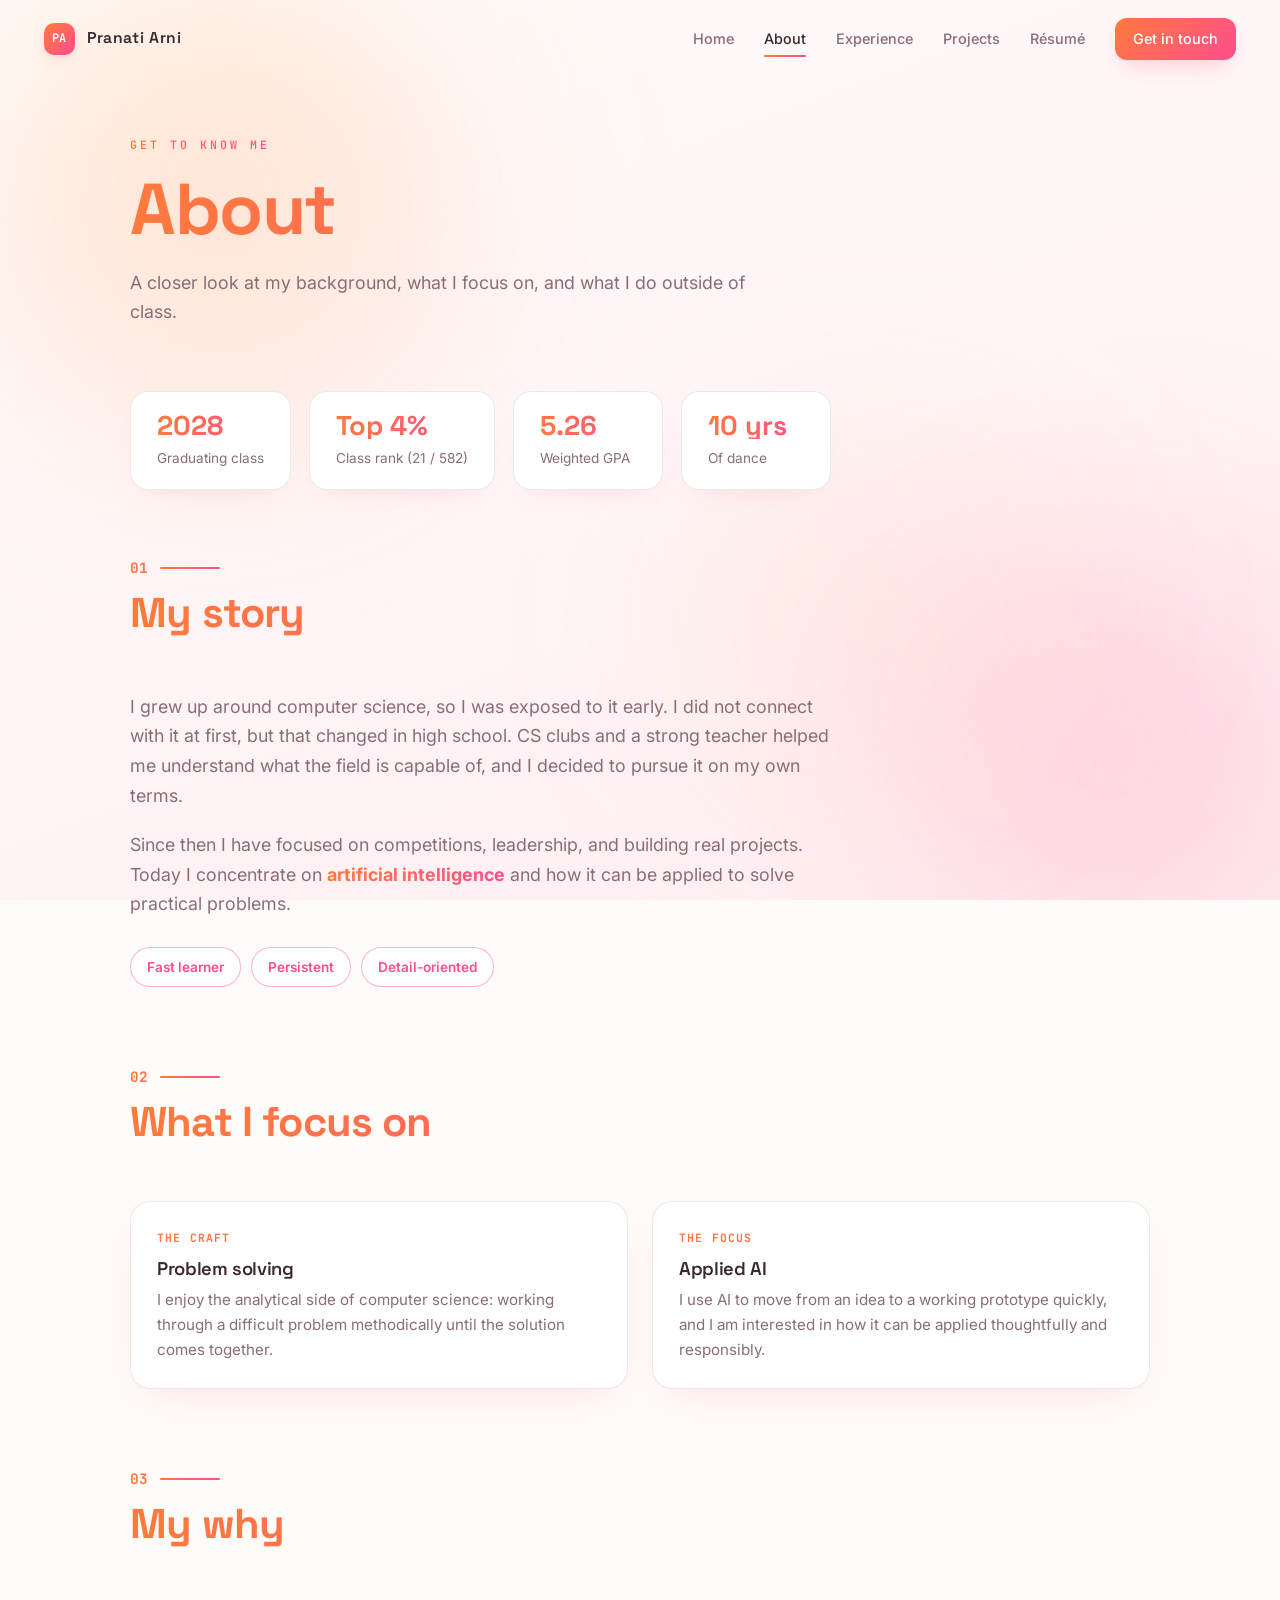
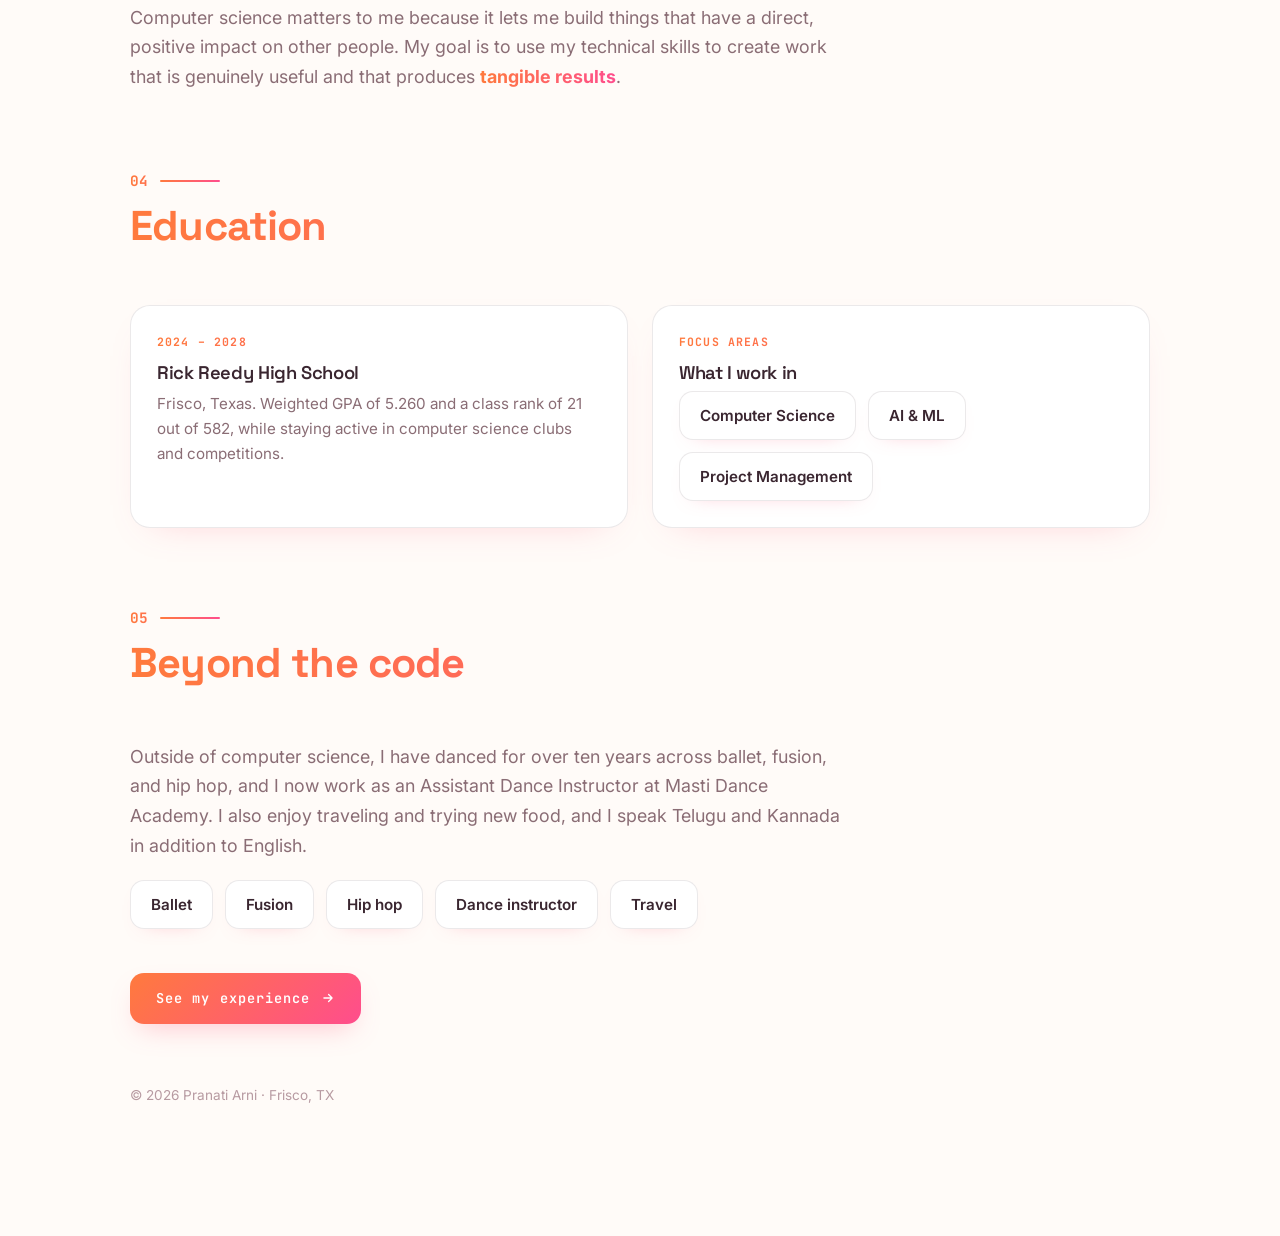
==== commit 9b5733bc: "Add resume page + downloadable Word resume; fix class rank to 21/582 New resume.html (styled, print/" ====
--- a/about.html
+++ b/about.html
@@ -5,11 +5,11 @@
   <meta name="viewport" content="width=device-width, initial-scale=1.0" />
 
   <title>About — Pranati Arni</title>
-  <meta name="description" content="About Pranati Arni — a high school junior in Frisco, TX, passionate about computer science and AI." />
+  <meta name="description" content="About Pranati Arni, a junior at Rick Reedy High School in Frisco, TX, focused on computer science and AI." />
   <meta name="author" content="Pranati Arni" />
   <meta property="og:type" content="website" />
   <meta property="og:title" content="About — Pranati Arni" />
-  <meta property="og:description" content="High school junior in Frisco, TX, passionate about computer science and AI." />
+  <meta property="og:description" content="Junior at Rick Reedy High School, Frisco, TX, focused on computer science and AI." />
 
   <!-- Inline SVG favicon -->
   <link rel="icon" href="data:image/svg+xml,%3Csvg xmlns='http://www.w3.org/2000/svg' viewBox='0 0 64 64'%3E%3Crect width='64' height='64' rx='16' fill='%23ff5e8c'/%3E%3Crect width='64' height='64' rx='16' fill='%23ff7a3d' opacity='0.55'/%3E%3Ctext x='50%25' y='55%25' dominant-baseline='middle' text-anchor='middle' font-family='Arial,Helvetica,sans-serif' font-weight='700' font-size='30' fill='%23ffffff'%3EPA%3C/text%3E%3C/svg%3E" />
@@ -47,6 +47,7 @@
       <a href="about.html" class="is-current">About</a>
       <a href="experience.html">Experience</a>
       <a href="projects.html">Projects</a>
+      <a href="resume.html">Résumé</a>
       <a class="nav__cta" href="index.html#contact">Get in touch</a>
     </nav>
   </header>
@@ -56,60 +57,79 @@
     <header class="page-head reveal">
       <span class="kicker">Get to know me</span>
       <h1>About</h1>
-      <p class="page-sub">A bit more about who I am, where I'm headed, and what keeps me curious.</p>
+      <p class="page-sub">A closer look at my background, what I focus on, and what I do outside of class.</p>
     </header>
 
     <div class="stats reveal" aria-label="Quick facts">
-      <div class="stat"><div class="stat__num">2027</div><div class="stat__label">Graduating class</div></div>
-      <div class="stat"><div class="stat__num">AI</div><div class="stat__label">Main focus</div></div>
-      <div class="stat"><div class="stat__num">3+</div><div class="stat__label">Languages</div></div>
-      <div class="stat"><div class="stat__num">Frisco</div><div class="stat__label">Based in TX</div></div>
+      <div class="stat"><div class="stat__num">2028</div><div class="stat__label">Graduating class</div></div>
+      <div class="stat"><div class="stat__num">Top 4%</div><div class="stat__label">Class rank (21 / 582)</div></div>
+      <div class="stat"><div class="stat__num">5.26</div><div class="stat__label">Weighted GPA</div></div>
+      <div class="stat"><div class="stat__num">10 yrs</div><div class="stat__label">Of dance</div></div>
     </div>
 
     <!-- ===== My story ===== -->
     <div class="block reveal" style="margin-top:64px;">
       <div class="section-head"><span class="num">01</span><h2>My story</h2></div>
       <p>
-        I've been into <span class="hl">computer science for as long as I can remember</span>. What started as
-        plain curiosity turned into something I genuinely love once I got involved — joining CS clubs throughout
-        high school and showing up to competitions made it fun, social, and a little competitive in the best way.
+        I grew up around computer science, so I was exposed to it early. I did not connect with it at first,
+        but that changed in high school. CS clubs and a strong teacher helped me understand what the field is
+        capable of, and I decided to pursue it on my own terms.
       </p>
       <p>
-        Right now I'm a <span class="hl">high school junior in Frisco, Texas</span>, and I'm especially drawn to
-        <span class="accent">artificial intelligence</span>. The idea that you can build something that learns,
-        reasons, and solves real problems is exactly the kind of challenge I like to chase.
-      </p>
-      <p>
-        Looking ahead, I'm working toward <span class="hl">studying computer science in college</span> and landing
-        <span class="hl">internships</span> where I can keep building, keep learning, and turn what I'm into now
-        into real experience.
+        Since then I have focused on competitions, leadership, and building real projects. Today I concentrate
+        on <span class="accent">artificial intelligence</span> and how it can be applied to solve practical problems.
       </p>
 
       <div class="traits" aria-label="Traits">
         <span class="trait">Fast learner</span>
         <span class="trait">Persistent</span>
-        <span class="trait">Tackles problems</span>
+        <span class="trait">Detail-oriented</span>
       </div>
+    </div>
+
+    <!-- ===== What I focus on ===== -->
+    <div class="block reveal">
+      <div class="section-head"><span class="num">02</span><h2>What I focus on</h2></div>
+      <div class="info-grid">
+        <div class="info-card">
+          <div class="meta">The craft</div>
+          <h3>Problem solving</h3>
+          <p>I enjoy the analytical side of computer science: working through a difficult problem methodically until the solution comes together.</p>
+        </div>
+        <div class="info-card">
+          <div class="meta">The focus</div>
+          <h3>Applied AI</h3>
+          <p>I use AI to move from an idea to a working prototype quickly, and I am interested in how it can be applied thoughtfully and responsibly.</p>
+        </div>
+      </div>
+    </div>
+
+    <!-- ===== My why ===== -->
+    <div class="block reveal">
+      <div class="section-head"><span class="num">03</span><h2>My why</h2></div>
+      <p>
+        Computer science matters to me because it lets me build things that have a direct, positive impact on
+        other people. My goal is to use my technical skills to create work that is genuinely useful and that
+        produces <span class="accent">tangible results</span>.
+      </p>
     </div>
 
     <!-- ===== Education ===== -->
     <div class="block reveal">
-      <div class="section-head"><span class="num">02</span><h2>Education</h2></div>
+      <div class="section-head"><span class="num">04</span><h2>Education</h2></div>
       <div class="info-grid">
         <div class="info-card">
-          <div class="meta">2023 — 2027</div>
-          <h3>High School</h3>
-          <!-- TODO: replace with your school's name -->
-          <p>Frisco, Texas · Class of 2027. Building a strong foundation in computer science and math while staying active in CS clubs and competitions.</p>
+          <div class="meta">2024 – 2028</div>
+          <h3>Rick Reedy High School</h3>
+          <p>Frisco, Texas. Weighted GPA of 5.260 and a class rank of 21 out of 582, while staying active in computer science clubs and competitions.</p>
         </div>
         <div class="info-card">
           <div class="meta">Focus areas</div>
-          <h3>What I study</h3>
-          <!-- TODO: edit these to your actual courses / focus areas -->
+          <h3>What I work in</h3>
           <div class="tags" style="margin-top:6px;">
             <span class="tag">Computer Science</span>
-            <span class="tag">Mathematics</span>
             <span class="tag">AI &amp; ML</span>
+            <span class="tag">Project Management</span>
           </div>
         </div>
       </div>
@@ -117,18 +137,22 @@
 
     <!-- ===== Beyond the code ===== -->
     <div class="block reveal">
-      <div class="section-head"><span class="num">03</span><h2>Beyond the code</h2></div>
-      <p>When I'm not coding, I'm usually exploring something new. A few things I'm into right now:</p>
-      <!-- TODO: swap these for your real interests/hobbies -->
+      <div class="section-head"><span class="num">05</span><h2>Beyond the code</h2></div>
+      <p>
+        Outside of computer science, I have danced for over ten years across ballet, fusion, and hip hop, and I
+        now work as an Assistant Dance Instructor at Masti Dance Academy. I also enjoy traveling and trying new
+        food, and I speak Telugu and Kannada in addition to English.
+      </p>
       <div class="tags" style="margin-top:8px;">
-        <span class="tag">Learning AI</span>
-        <span class="tag">Problem-solving</span>
-        <span class="tag">Team projects</span>
-        <span class="tag">Trying new tools</span>
+        <span class="tag">Ballet</span>
+        <span class="tag">Fusion</span>
+        <span class="tag">Hip hop</span>
+        <span class="tag">Dance instructor</span>
+        <span class="tag">Travel</span>
       </div>
 
       <a class="more-link" href="experience.html">
-        See what I've been up to
+        See my experience
         <svg width="14" height="14" viewBox="0 0 24 24" fill="none" stroke="currentColor" stroke-width="2.2" stroke-linecap="round" stroke-linejoin="round"><path d="M5 12h14M13 6l6 6-6 6"/></svg>
       </a>
     </div>
--- a/styles.css
+++ b/styles.css
@@ -5,7 +5,7 @@
 
 :root {
   /* ---- surfaces ---- */
-  --bg:        #fff6f0;        /* warm cream canvas         */
+  --bg:        #fffbf8;        /* light warm canvas         */
   --card:      #ffffff;        /* card surface              */
 
   /* ---- text ---- */
@@ -52,7 +52,7 @@
 /* soft warm base wash behind everything */
 body::before {
   content: ""; position: fixed; inset: 0; z-index: -3; pointer-events: none;
-  background: linear-gradient(160deg, #fff7f1 0%, #ffeef3 55%, #ffe7ec 100%);
+  background: linear-gradient(160deg, #fffcf9 0%, #fff4f6 55%, #ffeef1 100%);
 }
 
 h1, h2, h3 { font-family: "Space Grotesk", "Inter", sans-serif; line-height: 1.1; letter-spacing: -0.02em; }
@@ -72,17 +72,17 @@
 .orb { position: absolute; filter: blur(100px); border-radius: 50%; }
 .orb--1 {                                   /* orange */
   width: 50vw; height: 50vw; top: -14%; left: -8%;
-  background: radial-gradient(circle, rgba(255,140,60,0.34), transparent 70%);
+  background: radial-gradient(circle, rgba(255,140,60,0.26), transparent 70%);
   animation: drift1 30s ease-in-out infinite alternate;
 }
 .orb--2 {                                   /* pink */
   width: 46vw; height: 46vw; bottom: -16%; right: -10%;
-  background: radial-gradient(circle, rgba(255,77,141,0.30), transparent 70%);
+  background: radial-gradient(circle, rgba(255,77,141,0.24), transparent 70%);
   animation: drift2 36s ease-in-out infinite alternate;
 }
 .orb--3 {                                   /* peach */
   width: 38vw; height: 38vw; top: 42%; left: 50%;
-  background: radial-gradient(circle, rgba(255,178,122,0.26), transparent 70%);
+  background: radial-gradient(circle, rgba(255,178,122,0.20), transparent 70%);
   animation: drift3 42s ease-in-out infinite alternate;
 }
 @keyframes drift1 { from { transform: translate(0,0) scale(1); } to { transform: translate(9vw, 7vh) scale(1.14); } }
@@ -315,8 +315,14 @@
 .hero__content > *:nth-child(2) { animation-delay: 0.24s; }
 .hero__content > *:nth-child(3) { animation-delay: 0.38s; }
 .hero__content > *:nth-child(4) { animation-delay: 0.50s; }
-.hero__content > *:nth-child(5) { animation-delay: 0.66s; }
+.hero__content > *:nth-child(5) { animation-delay: 0.62s; }
+.hero__content > *:nth-child(6) { animation-delay: 0.74s; }
 @keyframes softIn { to { opacity: 1; transform: none; filter: blur(0); } }
+
+.hero .tagline {
+  margin-top: 14px; font-size: clamp(1rem, 2vw, 1.18rem);
+  color: var(--text); font-weight: 500; max-width: 540px;
+}
 
 .hero h1 {
   font-size: clamp(3rem, 11vw, 6.5rem); font-weight: 700;
@@ -587,6 +593,59 @@
 .tl-body p { color: var(--muted); font-size: 0.98rem; max-width: 640px; }
 
 /* =================================================================
+   RÉSUMÉ PAGE
+   ================================================================= */
+.resume-toolbar { display: flex; flex-wrap: wrap; gap: 12px; margin: 8px 0 28px; }
+.resume-btn {
+  display: inline-flex; align-items: center; gap: 8px;
+  font-family: var(--mono); font-size: 0.82rem; font-weight: 600; letter-spacing: 0.04em;
+  padding: 12px 20px; border-radius: 12px; cursor: pointer;
+  border: 1px solid var(--border-hi); background: #fff; color: var(--pink);
+  transition: transform 0.3s var(--ease), box-shadow 0.3s ease, border-color 0.3s ease;
+}
+.resume-btn:hover { transform: translateY(-2px); border-color: var(--pink); box-shadow: 0 10px 24px -14px var(--warm-glow); }
+.resume-btn--primary { background: var(--grad-135); color: #fff; border-color: transparent; box-shadow: 0 12px 28px -10px var(--warm-glow); }
+.resume-btn svg { width: 16px; height: 16px; }
+
+.resume-sheet {
+  background: #fff; border: 1px solid var(--border); border-radius: 20px;
+  padding: clamp(28px, 5vw, 56px); max-width: 880px;
+  box-shadow: 0 26px 64px -32px var(--warm-glow);
+}
+.r-head h2 { font-size: clamp(1.7rem, 5vw, 2.2rem); font-weight: 700; color: var(--text); margin-bottom: 8px; }
+.r-contact { font-family: var(--mono); font-size: 0.85rem; color: var(--muted); line-height: 1.9; }
+.r-contact a { color: var(--pink); }
+
+.resume-sheet h3 {
+  font-family: "Space Grotesk", sans-serif; font-size: 0.9rem; font-weight: 700;
+  letter-spacing: 0.14em; text-transform: uppercase; color: var(--text);
+  margin: 32px 0 16px; padding-bottom: 8px; position: relative;
+}
+.resume-sheet h3::after { content: ""; position: absolute; left: 0; bottom: 0; width: 46px; height: 3px; border-radius: 3px; background: var(--grad); }
+
+.r-entry { margin-bottom: 18px; }
+.r-entry__top { display: flex; justify-content: space-between; gap: 12px; flex-wrap: wrap; align-items: baseline; }
+.r-role { font-weight: 700; color: var(--text); }
+.r-org { color: var(--muted); }
+.r-date { font-family: var(--mono); font-size: 0.78rem; color: var(--faint); white-space: nowrap; }
+.r-entry ul { margin: 8px 0 0 18px; color: var(--muted); font-size: 0.95rem; }
+.r-entry li { margin-bottom: 5px; }
+.r-line { color: var(--muted); font-size: 0.96rem; margin-bottom: 6px; }
+.r-line b { color: var(--text); }
+.r-award { display: flex; justify-content: space-between; gap: 12px; flex-wrap: wrap; padding: 7px 0; border-bottom: 1px solid var(--border); }
+.r-award:last-child { border-bottom: none; }
+.r-award span:last-child { font-family: var(--mono); font-size: 0.78rem; color: var(--faint); }
+
+@media print {
+  .nav, .bg-orbs, .cursor-glow, .page-transition, .resume-toolbar, .page-head, footer { display: none !important; }
+  body { background: #fff; }
+  body::before { display: none; }
+  .page { padding: 0; max-width: none; }
+  .resume-sheet { box-shadow: none; border: none; border-radius: 0; padding: 0; max-width: none; }
+  a { color: #000 !important; }
+}
+
+/* =================================================================
    QUICK CLEAN FADE — page-transition overlay
    ================================================================= */
 .page-transition {
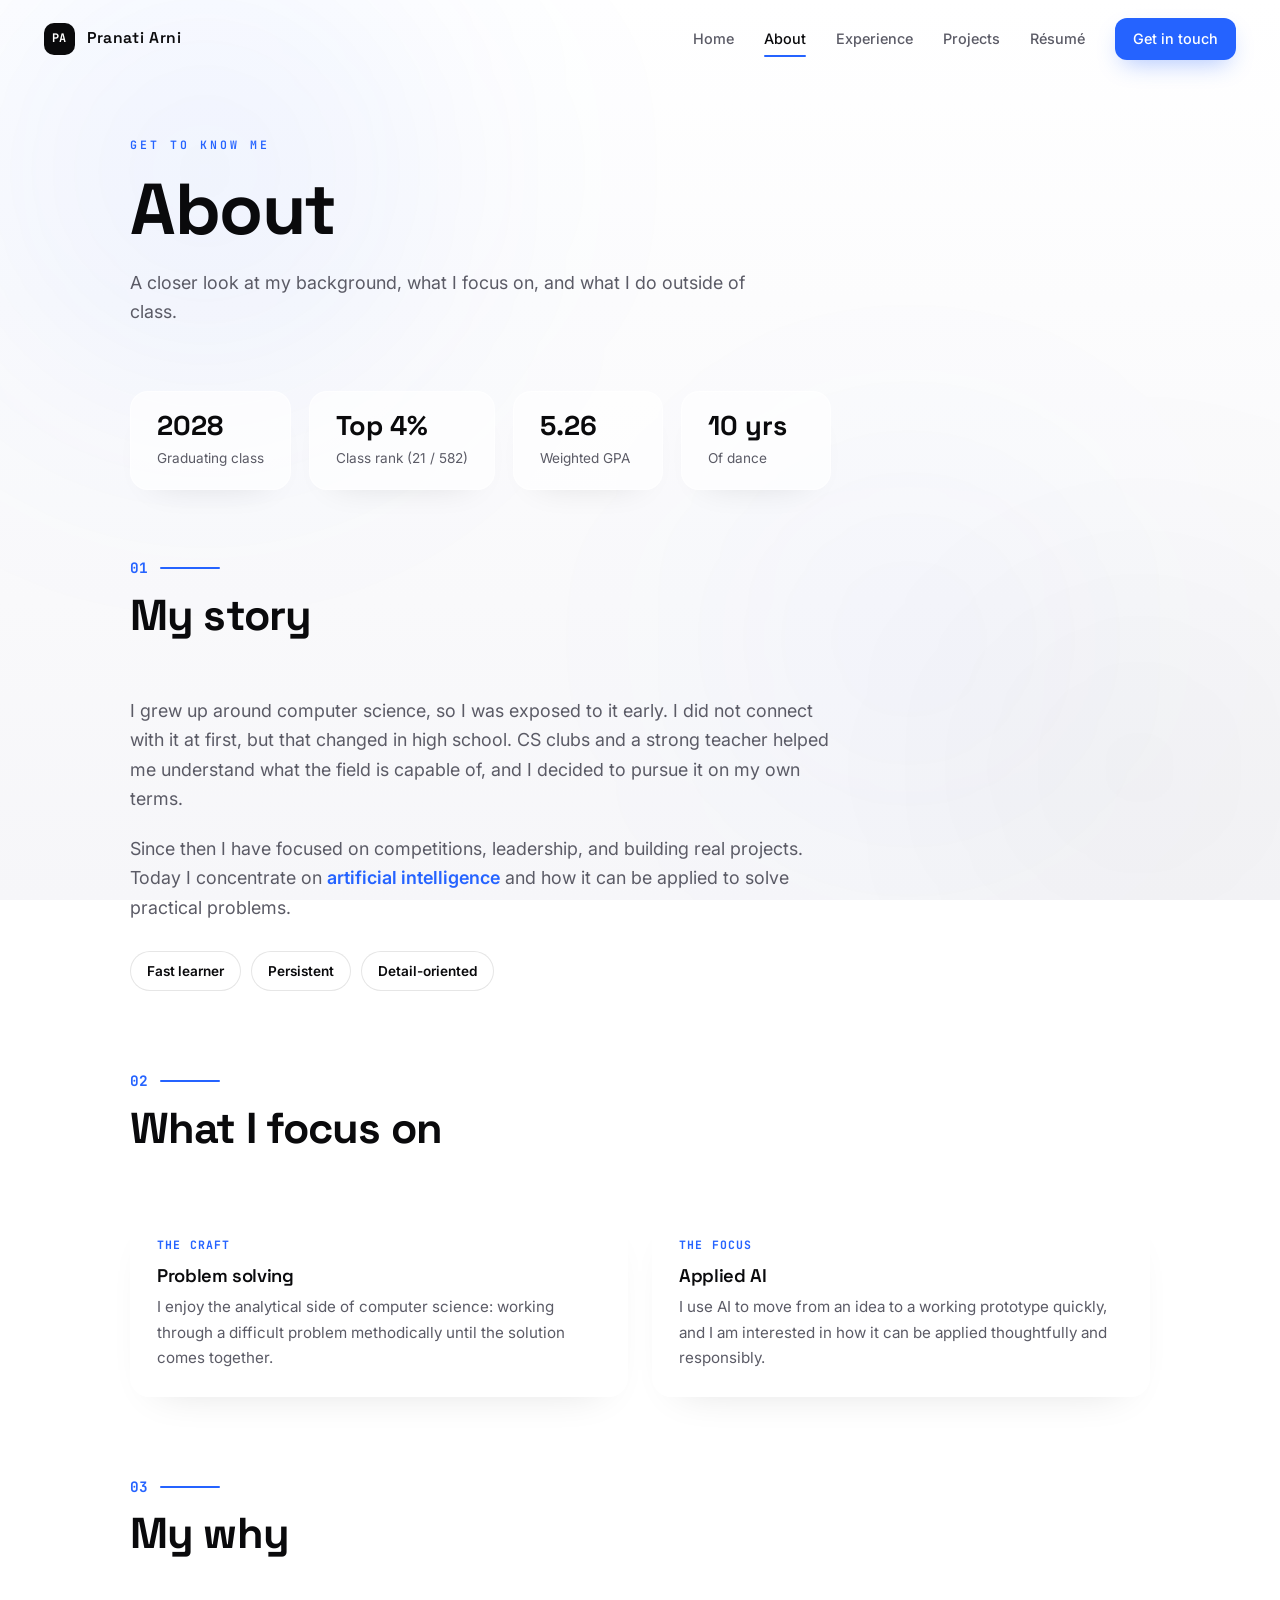
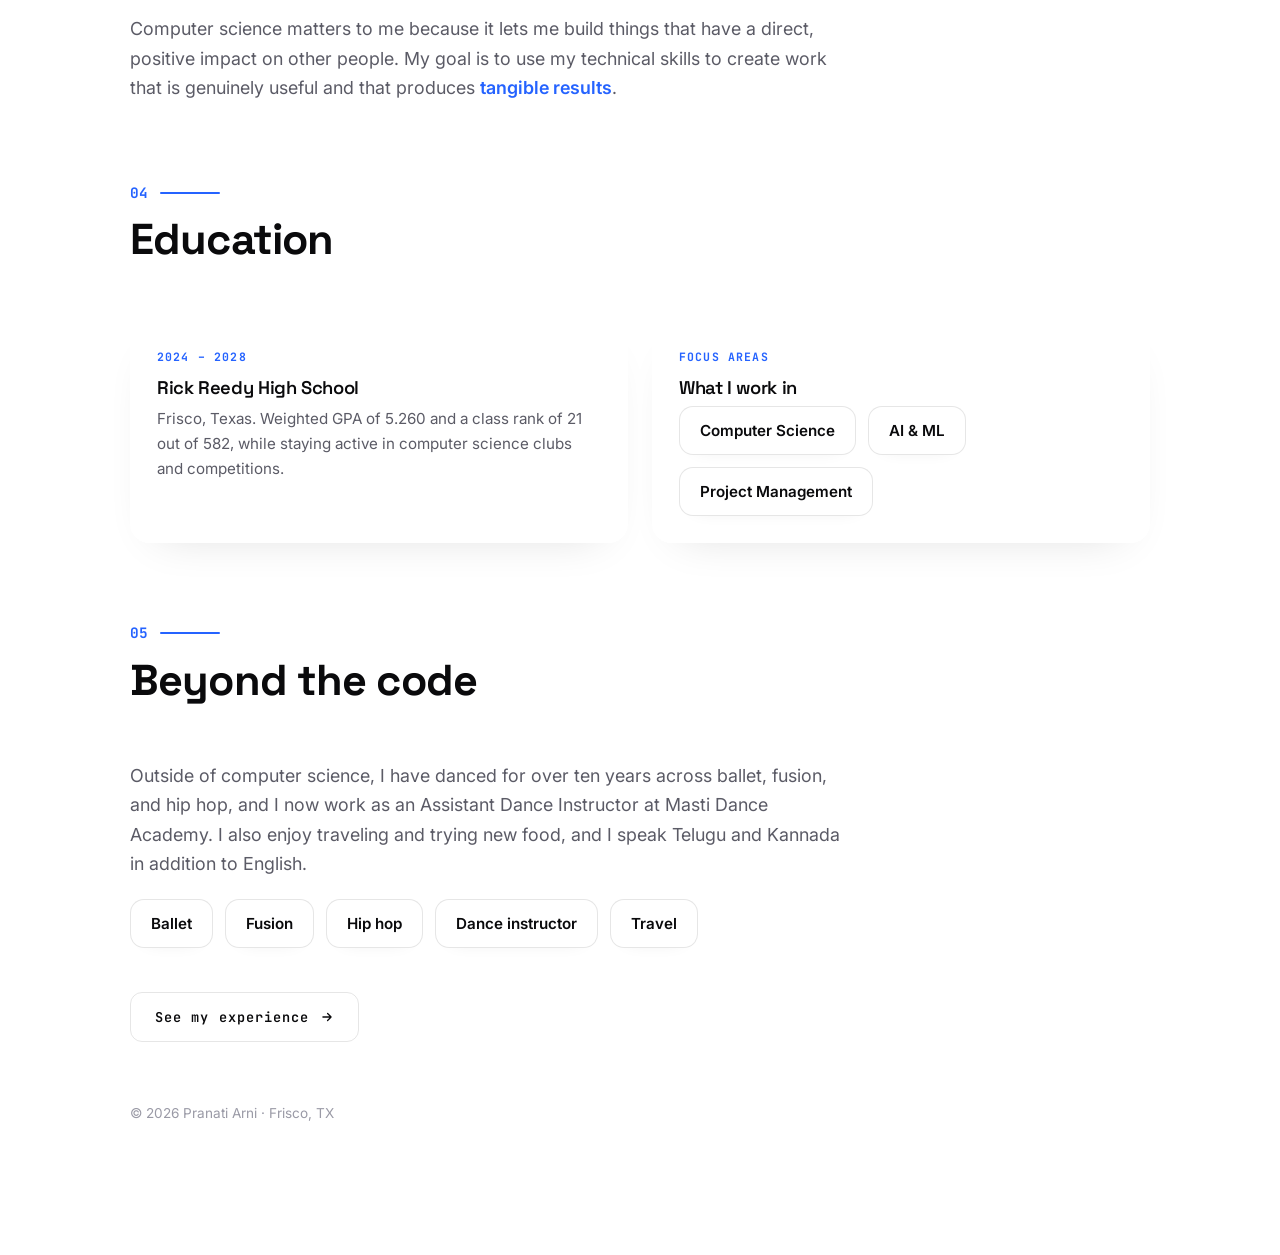
==== commit e2a0a958: "Switch to monochrome + electric cobalt palette Near-white surfaces, charcoal type, frosted glass, si" ====
--- a/about.html
+++ b/about.html
@@ -12,7 +12,7 @@
   <meta property="og:description" content="Junior at Rick Reedy High School, Frisco, TX, focused on computer science and AI." />
 
   <!-- Inline SVG favicon -->
-  <link rel="icon" href="data:image/svg+xml,%3Csvg xmlns='http://www.w3.org/2000/svg' viewBox='0 0 64 64'%3E%3Crect width='64' height='64' rx='16' fill='%23ff5e8c'/%3E%3Crect width='64' height='64' rx='16' fill='%23ff7a3d' opacity='0.55'/%3E%3Ctext x='50%25' y='55%25' dominant-baseline='middle' text-anchor='middle' font-family='Arial,Helvetica,sans-serif' font-weight='700' font-size='30' fill='%23ffffff'%3EPA%3C/text%3E%3C/svg%3E" />
+  <link rel="icon" href="data:image/svg+xml,%3Csvg xmlns='http://www.w3.org/2000/svg' viewBox='0 0 64 64'%3E%3Crect width='64' height='64' rx='16' fill='%232563ff'/%3E%3Ctext x='50%25' y='55%25' dominant-baseline='middle' text-anchor='middle' font-family='Arial,Helvetica,sans-serif' font-weight='700' font-size='30' fill='%23ffffff'%3EPA%3C/text%3E%3C/svg%3E" />
 
   <!-- Fonts -->
   <link rel="preconnect" href="https://fonts.googleapis.com" />
--- a/styles.css
+++ b/styles.css
@@ -1,30 +1,31 @@
 /* =================================================================
-   Pranati Arni — Portfolio styles (shared by index.html + projects.html)
-   BRIGHT & WARM: cream background, orange → pink gradients, playful motion.
+   Pranati Arni — Portfolio styles (shared across all pages)
+   MONOCHROME + ELECTRIC: near-white surfaces, charcoal ink,
+   a single cobalt-blue accent. Editorial / premium / glassy.
    ================================================================= */
 
 :root {
   /* ---- surfaces ---- */
-  --bg:        #fffbf8;        /* light warm canvas         */
-  --card:      #ffffff;        /* card surface              */
-
-  /* ---- text ---- */
-  --text:   #3a2630;           /* warm near-black           */
-  --muted:  #8a6d75;
-  --faint:  #b79aa1;
-
-  /* ---- lines ---- */
-  --border:    rgba(58, 38, 48, 0.10);
-  --border-hi: rgba(255, 90, 140, 0.45);
-
-  /* ---- warm accents ---- */
-  --orange:      #ff7a3d;
-  --pink:        #ff4d8d;
-  --peach:       #ffb27a;
-  --grad:        linear-gradient(90deg, #ff7a3d, #ff4d8d);
-  --grad-135:    linear-gradient(135deg, #ff7a3d, #ff4d8d);
-  --warm-glow:   rgba(255, 95, 125, 0.35);
-  --warm-glow-s: rgba(255, 95, 125, 0.18);
+  --bg:     #ffffff;
+  --bg-2:   #f4f4f6;
+  --card:   #ffffff;
+  --glass:  rgba(255, 255, 255, 0.65);
+
+  /* ---- ink ---- */
+  --text:   #0a0a0c;
+  --muted:  #5b5b66;
+  --faint:  #9a9aa6;
+
+  /* ---- lines + shadows ---- */
+  --border:    rgba(10, 10, 12, 0.10);
+  --border-hi: rgba(37, 99, 255, 0.45);          /* blue on hover/active */
+  --shadow:    rgba(10, 10, 12, 0.16);
+
+  /* ---- the single electric accent (cobalt) ---- */
+  --blue:        #2563ff;
+  --blue-bright: #4f7cff;
+  --blue-glow:   rgba(37, 99, 255, 0.40);
+  --blue-grad:   linear-gradient(135deg, #2563ff, #5b8bff);
 
   /* ---- layout ---- */
   --rail-x:        72px;
@@ -37,7 +38,6 @@
 }
 
 * { box-sizing: border-box; margin: 0; padding: 0; }
-
 html { scroll-behavior: smooth; }
 
 body {
@@ -49,60 +49,56 @@
   overflow-x: hidden;
 }
 
-/* soft warm base wash behind everything */
+/* very subtle base wash */
 body::before {
   content: ""; position: fixed; inset: 0; z-index: -3; pointer-events: none;
-  background: linear-gradient(160deg, #fffcf9 0%, #fff4f6 55%, #ffeef1 100%);
-}
-
-h1, h2, h3 { font-family: "Space Grotesk", "Inter", sans-serif; line-height: 1.1; letter-spacing: -0.02em; }
+  background: linear-gradient(180deg, #ffffff 0%, #f6f6f9 100%);
+}
+
+h1, h2, h3 { font-family: "Space Grotesk", "Inter", sans-serif; line-height: 1.1; letter-spacing: -0.02em; color: var(--text); }
 a { color: inherit; text-decoration: none; }
 
 .kicker {
   font-family: var(--mono);
   font-size: 0.72rem; letter-spacing: 0.26em; text-transform: uppercase;
-  font-weight: 600;
-  background: var(--grad); -webkit-background-clip: text; background-clip: text; color: transparent;
-}
-
-/* =================================================================
-   WARM AURORA — drifting + morphing color clouds
+  font-weight: 600; color: var(--blue);
+}
+
+/* =================================================================
+   AMBIENT — faint drifting glows (kept very subtle on white)
    ================================================================= */
 .bg-orbs { position: fixed; inset: 0; z-index: -2; pointer-events: none; overflow: hidden; }
-.orb { position: absolute; filter: blur(100px); border-radius: 50%; }
-.orb--1 {                                   /* orange */
-  width: 50vw; height: 50vw; top: -14%; left: -8%;
-  background: radial-gradient(circle, rgba(255,140,60,0.26), transparent 70%);
-  animation: drift1 30s ease-in-out infinite alternate;
-}
-.orb--2 {                                   /* pink */
-  width: 46vw; height: 46vw; bottom: -16%; right: -10%;
-  background: radial-gradient(circle, rgba(255,77,141,0.24), transparent 70%);
-  animation: drift2 36s ease-in-out infinite alternate;
-}
-.orb--3 {                                   /* peach */
-  width: 38vw; height: 38vw; top: 42%; left: 50%;
-  background: radial-gradient(circle, rgba(255,178,122,0.20), transparent 70%);
-  animation: drift3 42s ease-in-out infinite alternate;
-}
-@keyframes drift1 { from { transform: translate(0,0) scale(1); } to { transform: translate(9vw, 7vh) scale(1.14); } }
+.orb { position: absolute; border-radius: 50%; filter: blur(120px); }
+.orb--1 {
+  width: 52vw; height: 52vw; top: -18%; left: -10%;
+  background: radial-gradient(circle, rgba(37,99,255,0.10), transparent 70%);
+  animation: drift1 34s ease-in-out infinite alternate;
+}
+.orb--2 {
+  width: 46vw; height: 46vw; bottom: -18%; right: -12%;
+  background: radial-gradient(circle, rgba(10,10,12,0.05), transparent 70%);
+  animation: drift2 40s ease-in-out infinite alternate;
+}
+.orb--3 {
+  width: 38vw; height: 38vw; top: 44%; left: 52%;
+  background: radial-gradient(circle, rgba(37,99,255,0.06), transparent 70%);
+  animation: drift3 46s ease-in-out infinite alternate;
+}
+@keyframes drift1 { from { transform: translate(0,0) scale(1); } to { transform: translate(9vw, 7vh) scale(1.12); } }
 @keyframes drift2 { from { transform: translate(0,0) scale(1); } to { transform: translate(-8vw,-6vh) scale(1.1); } }
-@keyframes drift3 { from { transform: translate(0,0) scale(1); } to { transform: translate(-6vw, 5vh) scale(0.9); } }
-
-/* warm spotlight trailing the cursor */
+@keyframes drift3 { from { transform: translate(0,0) scale(1); } to { transform: translate(-6vw, 5vh) scale(0.92); } }
+
 .cursor-glow {
   position: fixed; top: 0; left: 0;
-  width: 440px; height: 440px;
-  margin: -220px 0 0 -220px;
+  width: 440px; height: 440px; margin: -220px 0 0 -220px;
   border-radius: 50%;
-  background: radial-gradient(circle, rgba(255,120,80,0.16), transparent 65%);
+  background: radial-gradient(circle, rgba(37,99,255,0.10), transparent 65%);
   pointer-events: none; z-index: 0; opacity: 0;
-  transition: opacity 0.5s ease;
-  will-change: transform;
-}
-
-/* =================================================================
-   STICKY NAVBAR (both pages)
+  transition: opacity 0.5s ease; will-change: transform;
+}
+
+/* =================================================================
+   STICKY NAVBAR
    ================================================================= */
 .nav {
   position: fixed; top: 0; left: 0; right: 0; z-index: 60;
@@ -113,27 +109,26 @@
 }
 .nav.is-scrolled {
   padding: 10px clamp(20px, 4vw, 44px);
-  background: rgba(255, 246, 240, 0.78);
-  -webkit-backdrop-filter: blur(14px);
-  backdrop-filter: blur(14px);
+  background: rgba(255, 255, 255, 0.72);
+  -webkit-backdrop-filter: blur(16px) saturate(1.4);
+  backdrop-filter: blur(16px) saturate(1.4);
   border-bottom: 1px solid var(--border);
-  box-shadow: 0 8px 30px -20px rgba(255, 95, 125, 0.5);
+  box-shadow: 0 6px 26px -20px var(--shadow);
 }
 .nav__brand { display: flex; align-items: center; gap: 12px; z-index: 2; }
 .nav__mark {
   font-family: var(--mono); font-weight: 700; font-size: 0.74rem; letter-spacing: 0.04em;
-  color: #fff; background: var(--grad-135); border-radius: 10px; padding: 6px 8px;
-  box-shadow: 0 6px 16px -6px var(--warm-glow);
-  transition: transform 0.3s ease, box-shadow 0.3s ease;
-}
-.nav__brand:hover .nav__mark { transform: rotate(-4deg) scale(1.05); box-shadow: 0 10px 22px -6px var(--warm-glow); }
+  color: #fff; background: var(--text); border-radius: 10px; padding: 6px 8px;
+  transition: transform 0.3s ease, background 0.3s ease;
+}
+.nav__brand:hover .nav__mark { background: var(--blue); transform: translateY(-1px); }
 .nav__name { font-family: "Space Grotesk", sans-serif; font-weight: 600; letter-spacing: 0.04em; font-size: 0.98rem; }
 
 .nav__links { display: flex; align-items: center; gap: 30px; }
 .nav__links a { position: relative; font-size: 0.9rem; font-weight: 500; color: var(--muted); transition: color 0.3s ease; }
 .nav__links a:not(.nav__cta)::after {
   content: ""; position: absolute; left: 0; bottom: -6px; height: 2px; width: 0;
-  background: var(--grad); border-radius: 2px; transition: width 0.3s var(--ease);
+  background: var(--blue); border-radius: 2px; transition: width 0.3s var(--ease);
 }
 .nav__links a:not(.nav__cta):hover { color: var(--text); }
 .nav__links a:not(.nav__cta):hover::after { width: 100%; }
@@ -141,12 +136,12 @@
 .nav__links a.is-current::after { width: 100%; }
 
 .nav__cta {
-  color: #fff !important; background: var(--grad-135);
+  color: #fff !important; background: var(--blue);
   padding: 9px 18px; border-radius: 12px; font-weight: 600;
-  box-shadow: 0 10px 24px -8px var(--warm-glow);
+  box-shadow: 0 10px 24px -8px var(--blue-glow);
   transition: transform 0.25s var(--ease), box-shadow 0.25s ease;
 }
-.nav__cta:hover { transform: translateY(-2px); box-shadow: 0 14px 32px -8px var(--warm-glow); }
+.nav__cta:hover { transform: translateY(-2px); box-shadow: 0 14px 32px -8px var(--blue-glow); }
 
 .nav__toggle { display: none; flex-direction: column; gap: 5px; background: none; border: none; cursor: pointer; padding: 6px; z-index: 2; }
 .nav__toggle span { width: 24px; height: 2px; background: var(--text); border-radius: 2px; transition: transform 0.3s var(--ease), opacity 0.3s ease; }
@@ -160,10 +155,10 @@
     position: fixed; top: 0; right: 0; height: 100vh; width: min(80vw, 320px);
     flex-direction: column; align-items: flex-start; justify-content: center; gap: 30px;
     padding: 40px;
-    background: rgba(255, 246, 240, 0.97);
+    background: rgba(255, 255, 255, 0.97);
     -webkit-backdrop-filter: blur(16px); backdrop-filter: blur(16px);
     border-left: 1px solid var(--border);
-    box-shadow: -20px 0 60px -30px rgba(255, 95, 125, 0.5);
+    box-shadow: -20px 0 60px -30px var(--shadow);
     transform: translateX(100%); transition: transform 0.4s var(--ease);
   }
   .nav__links.open { transform: translateX(0); }
@@ -171,50 +166,33 @@
 }
 
 /* =================================================================
-   THE RAIL — fixed, pinned to the left edge (home page only)
+   THE RAIL (home only)
    ================================================================= */
 .rail { position: fixed; top: 0; left: var(--rail-x); height: 100vh; width: 3px; z-index: 50; }
-
-.rail__track {
-  position: absolute; inset: 0; width: 3px;
-  background: rgba(58, 38, 48, 0.10);
-  border-radius: 3px; overflow: hidden;
-}
+.rail__track { position: absolute; inset: 0; width: 3px; background: rgba(10,10,12,0.10); border-radius: 3px; overflow: hidden; }
 .rail__track::after {
   content: ""; position: absolute; left: 0; width: 3px; height: 70px;
-  background: linear-gradient(transparent, var(--pink), transparent);
-  opacity: 0.55; border-radius: 3px;
-  animation: railshimmer 4.5s linear infinite;
+  background: linear-gradient(transparent, var(--blue), transparent);
+  opacity: 0.6; border-radius: 3px; animation: railshimmer 4.5s linear infinite;
 }
 @keyframes railshimmer { from { top: -70px; } to { top: 100%; } }
-
 .rail__fill {
   position: absolute; top: 0; left: 0; width: 3px; height: 0%;
-  background: linear-gradient(var(--orange), var(--pink));
-  box-shadow: 0 0 12px 1px var(--warm-glow);
-  border-radius: 3px;
-  transition: height 0.12s linear;
+  background: var(--blue-grad);
+  box-shadow: 0 0 12px 1px var(--blue-glow);
+  border-radius: 3px; transition: height 0.12s linear;
 }
 .rail__comet {
   position: absolute; left: 1.5px; top: 0%;
-  width: 9px; height: 9px;
-  transform: translate(-50%, -50%);
-  border-radius: 50%;
-  background: var(--pink);
-  box-shadow: 0 0 14px 4px var(--warm-glow);
-  transition: top 0.12s linear;
-}
-
-.rail__nodes {
-  position: absolute; top: 50%; left: 1.5px;
-  transform: translateY(-50%);
-  display: flex; flex-direction: column; gap: 64px;
-}
+  width: 9px; height: 9px; transform: translate(-50%, -50%);
+  border-radius: 50%; background: var(--blue);
+  box-shadow: 0 0 14px 4px var(--blue-glow); transition: top 0.12s linear;
+}
+.rail__nodes { position: absolute; top: 50%; left: 1.5px; transform: translateY(-50%); display: flex; flex-direction: column; gap: 60px; }
 .node {
   display: flex; align-items: center; gap: 16px;
-  background: none; border: none; cursor: pointer;
-  color: var(--faint); transform: translateX(-7px);
-  transition: color 0.3s var(--ease);
+  background: none; border: none; cursor: pointer; color: var(--faint);
+  transform: translateX(-7px); transition: color 0.3s var(--ease);
 }
 .node__dot {
   position: relative; width: 14px; height: 14px; flex: 0 0 auto;
@@ -224,152 +202,93 @@
 .node__label {
   font-family: "Space Grotesk", sans-serif;
   font-size: 0.82rem; font-weight: 600; letter-spacing: 0.02em;
-  white-space: nowrap; opacity: 0.6; transform: translateX(-4px);
-  transition: all 0.35s var(--ease);
+  white-space: nowrap; opacity: 0.6; transform: translateX(-4px); transition: all 0.35s var(--ease);
 }
 .node:hover { color: var(--text); }
-.node:hover .node__dot { border-color: var(--pink); }
+.node:hover .node__dot { border-color: var(--blue); }
 .node:hover .node__label { opacity: 1; transform: translateX(0); }
-
 .node.is-active { color: var(--text); }
-.node.is-active .node__dot {
-  border-color: transparent; background: var(--grad-135);
-  box-shadow: 0 0 14px 3px var(--warm-glow);
-}
+.node.is-active .node__dot { border-color: var(--blue); background: var(--blue); box-shadow: 0 0 14px 3px var(--blue-glow); }
 .node.is-active .node__dot::after {
   content: ""; position: absolute; inset: -4px; border-radius: 50%;
-  border: 2px solid var(--pink);
-  animation: pulsering 2.4s var(--ease) infinite;
-}
-@keyframes pulsering {
-  0%   { transform: scale(0.8); opacity: 0.6; }
-  70%  { transform: scale(2.1); opacity: 0; }
-  100% { transform: scale(2.1); opacity: 0; }
-}
+  border: 2px solid var(--blue); animation: pulsering 2.4s var(--ease) infinite;
+}
+@keyframes pulsering { 0% { transform: scale(0.8); opacity: 0.6; } 70%,100% { transform: scale(2.1); opacity: 0; } }
 .node.is-active .node__label { opacity: 1; transform: translateX(0); color: var(--text); }
 
 /* =================================================================
    LAYOUT
    ================================================================= */
-main.with-rail {
-  padding-left: var(--content-pad);
-  padding-right: var(--content-pad-r);
-}
-section {
-  max-width: var(--maxw);
-  margin: 0 auto;
-  padding: 150px 0;
-  scroll-margin-top: 88px;
-}
+main.with-rail { padding-left: var(--content-pad); padding-right: var(--content-pad-r); }
+section { max-width: var(--maxw); margin: 0 auto; padding: 150px 0; scroll-margin-top: 88px; }
 .section-head { margin-bottom: 56px; }
 .section-head .num {
-  font-family: var(--mono); font-weight: 700;
-  font-size: 0.9rem; margin-bottom: 10px;
-  display: inline-flex; align-items: center; gap: 12px;
-  background: var(--grad); -webkit-background-clip: text; background-clip: text; color: transparent;
-}
-.section-head .num::after {
-  content: ""; width: 60px; height: 2px; border-radius: 2px;
-  background: var(--grad);
-  animation: barpulse 3.6s ease-in-out infinite;
-}
-@keyframes barpulse { 0%,100% { width: 42px; opacity: 0.55; } 50% { width: 82px; opacity: 1; } }
-
-/* flowing gradient headings */
-.section-head h2, .page-head h1 {
-  font-size: clamp(1.8rem, 4vw, 2.6rem); font-weight: 700;
-  background: linear-gradient(90deg, #ff7a3d, #ff4d8d, #ff7a3d);
-  background-size: 200% auto;
-  -webkit-background-clip: text; background-clip: text; color: transparent;
-  animation: flow 6s linear infinite;
-}
-@keyframes flow { to { background-position: 200% center; } }
+  font-family: var(--mono); font-weight: 700; color: var(--blue);
+  font-size: 0.9rem; margin-bottom: 12px; display: inline-flex; align-items: center; gap: 12px;
+}
+.section-head .num::after { content: ""; width: 60px; height: 2px; border-radius: 2px; background: var(--blue); animation: barpulse 3.6s ease-in-out infinite; }
+@keyframes barpulse { 0%,100% { width: 42px; opacity: 0.5; } 50% { width: 82px; opacity: 1; } }
+.section-head h2, .page-head h1 { font-size: clamp(1.9rem, 4vw, 2.7rem); font-weight: 700; }
 
 /* ---- Hero ---- */
 .hero {
-  position: relative; overflow: hidden;
-  min-height: 100vh;
+  position: relative; overflow: hidden; min-height: 100vh;
   display: flex; flex-direction: column; justify-content: center;
   max-width: var(--maxw); margin: 0 auto;
 }
 .hero__content { position: relative; z-index: 3; }
 
-/* cool morphing gradient blob behind the hero */
+.hero__glow-wrap {
+  position: absolute; right: -40px; top: 50%; transform: translateY(-50%);
+  width: 600px; height: 600px; max-width: 86vw;
+  z-index: 0; pointer-events: none; will-change: transform; transition: transform 0.6s var(--ease);
+}
 .hero__glow {
-  position: absolute; right: -40px; top: 50%; transform: translateY(-50%);
-  width: 560px; height: 560px; max-width: 82vw;
-  background: linear-gradient(135deg, #ff9a3d, #ff5e9c 55%, #ff4d8d);
-  filter: blur(28px); opacity: 0.55; z-index: 0; pointer-events: none;
+  width: 100%; height: 100%;
+  background: linear-gradient(135deg, #2563ff, #6aa1ff 60%, #9bc0ff);
+  filter: blur(40px); opacity: 0.32;
   border-radius: 42% 58% 63% 37% / 41% 44% 56% 59%;
-  animation: blobMorph 14s ease-in-out infinite, blobSpin 30s linear infinite;
-}
-@keyframes blobMorph {
-  0%,100% { border-radius: 42% 58% 63% 37% / 41% 44% 56% 59%; }
-  50%     { border-radius: 58% 42% 38% 62% / 63% 51% 49% 37%; }
-}
-@keyframes blobSpin { from { transform: translateY(-50%) rotate(0); } to { transform: translateY(-50%) rotate(360deg); } }
-
-/* gentle staggered fade-up of hero content */
+  animation: blobMorph 14s ease-in-out infinite, blobSpin 34s linear infinite;
+}
+.hero__glow::after {
+  content: ""; position: absolute; inset: 14% 20%;
+  background: radial-gradient(circle at 40% 40%, rgba(255,255,255,0.6), transparent 60%);
+  border-radius: inherit;
+}
+@keyframes blobMorph { 0%,100% { border-radius: 42% 58% 63% 37% / 41% 44% 56% 59%; } 50% { border-radius: 58% 42% 38% 62% / 63% 51% 49% 37%; } }
+@keyframes blobSpin { from { transform: rotate(0); } to { transform: rotate(360deg); } }
+
 .hero__content > * { opacity: 0; transform: translateY(20px); filter: blur(6px); animation: softIn 1s var(--ease) forwards; }
 .hero__content > *:nth-child(1) { animation-delay: 0.10s; }
 .hero__content > *:nth-child(2) { animation-delay: 0.24s; }
 .hero__content > *:nth-child(3) { animation-delay: 0.38s; }
 .hero__content > *:nth-child(4) { animation-delay: 0.50s; }
 .hero__content > *:nth-child(5) { animation-delay: 0.62s; }
-.hero__content > *:nth-child(6) { animation-delay: 0.74s; }
 @keyframes softIn { to { opacity: 1; transform: none; filter: blur(0); } }
 
-.hero .tagline {
-  margin-top: 14px; font-size: clamp(1rem, 2vw, 1.18rem);
-  color: var(--text); font-weight: 500; max-width: 540px;
-}
-
-.hero h1 {
-  font-size: clamp(3rem, 11vw, 6.5rem); font-weight: 700;
-  margin: 24px 0 18px;
-  background: linear-gradient(90deg, #ff7a3d, #ff4d8d, #ff7a3d);
-  background-size: 200% auto;
-  -webkit-background-clip: text; background-clip: text; color: transparent;
-  animation: softIn 1s var(--ease) forwards, flow 6s linear infinite;
-}
+.hero h1 { font-size: clamp(3rem, 11vw, 6.8rem); font-weight: 700; margin: 24px 0 18px; letter-spacing: -0.035em; }
 .hero .role { font-size: clamp(1.1rem, 3vw, 1.6rem); color: var(--text); font-weight: 500; }
-.hero .role b {
-  font-weight: 700;
-  background: var(--grad); -webkit-background-clip: text; background-clip: text; color: transparent;
-}
+.hero .role b { color: var(--text); font-weight: 700; }
 .hero .loc { color: var(--muted); margin-top: 10px; font-size: 1rem; }
 
-.scroll-hint {
-  margin-top: 56px;
-  display: inline-flex; align-items: center; gap: 10px;
-  color: var(--muted); font-size: 0.8rem; letter-spacing: 0.18em; text-transform: uppercase;
-}
-.scroll-hint .arrow {
-  width: 2px; height: 36px; border-radius: 2px;
-  background: linear-gradient(var(--pink), transparent);
-  animation: drip 1.8s var(--ease) infinite;
-}
+.scroll-hint { margin-top: 56px; display: inline-flex; align-items: center; gap: 10px; color: var(--faint); font-size: 0.8rem; letter-spacing: 0.18em; text-transform: uppercase; }
+.scroll-hint .arrow { width: 2px; height: 36px; border-radius: 2px; background: linear-gradient(var(--blue), transparent); animation: drip 1.8s var(--ease) infinite; }
 @keyframes drip {
-  0%   { transform: scaleY(0); transform-origin: top; opacity: 0; }
-  40%  { transform: scaleY(1); transform-origin: top; opacity: 1; }
-  60%  { transform: scaleY(1); transform-origin: bottom; opacity: 1; }
+  0% { transform: scaleY(0); transform-origin: top; opacity: 0; }
+  40% { transform: scaleY(1); transform-origin: top; opacity: 1; }
+  60% { transform: scaleY(1); transform-origin: bottom; opacity: 1; }
   100% { transform: scaleY(0); transform-origin: bottom; opacity: 0; }
 }
 
 /* ---- About ---- */
 .about p { color: var(--muted); font-size: 1.15rem; margin-bottom: 24px; max-width: 720px; }
 .about p .hl { color: var(--text); font-weight: 500; }
-.about p .accent {
-  font-weight: 700;
-  background: var(--grad); -webkit-background-clip: text; background-clip: text; color: transparent;
-}
+.about p .accent { color: var(--blue); font-weight: 600; }
 
 .traits { display: flex; flex-wrap: wrap; gap: 10px; margin-top: 28px; }
 .trait {
-  font-size: 0.85rem; padding: 8px 16px;
-  border: 1.5px solid var(--border-hi); border-radius: 999px;
-  color: var(--pink); background: #fff;
-  font-weight: 600;
+  font-size: 0.85rem; padding: 8px 16px; border: 1px solid var(--border); border-radius: 999px;
+  color: var(--text); background: #fff; font-weight: 600;
   animation: bob 4.4s ease-in-out infinite;
 }
 .traits .trait:nth-child(2) { animation-delay: 0.7s; }
@@ -377,21 +296,17 @@
 @keyframes bob { 0%,100% { transform: translateY(0); } 50% { transform: translateY(-6px); } }
 
 /* =================================================================
-   PROJECTS (grid + cards, shared by both pages)
-   ================================================================= */
-.projects-grid {
-  display: grid;
-  grid-template-columns: repeat(auto-fit, minmax(300px, 1fr));
-  gap: 32px; perspective: 1000px;
-}
+   PROJECTS (cards, both pages)
+   ================================================================= */
+.projects-grid { display: grid; grid-template-columns: repeat(auto-fit, minmax(300px, 1fr)); gap: 32px; perspective: 1000px; }
 .card {
-  position: relative;
-  padding: 30px 28px; border-radius: 22px;
-  background: var(--card); border: 1px solid var(--border);
-  min-height: 210px;
+  position: relative; padding: 30px 28px; border-radius: 22px;
+  background: var(--glass);
+  -webkit-backdrop-filter: blur(18px) saturate(1.3); backdrop-filter: blur(18px) saturate(1.3);
+  border: 1px solid rgba(255,255,255,0.6); min-height: 210px;
   display: flex; flex-direction: column;
   transform-style: preserve-3d; will-change: transform;
-  box-shadow: 0 14px 36px -22px rgba(255, 95, 125, 0.40);
+  box-shadow: 0 18px 44px -26px var(--shadow);
   transition: transform 0.12s ease-out, border-color 0.4s var(--ease), box-shadow 0.4s var(--ease);
   animation: cardfloat 6.5s ease-in-out infinite;
 }
@@ -399,230 +314,180 @@
 .projects-grid .card:nth-child(3) { animation-delay: 0.6s; }
 .projects-grid .card:nth-child(4) { animation-delay: 1.9s; }
 @keyframes cardfloat { 0%,100% { transform: translateY(0); } 50% { transform: translateY(-9px); } }
-.card:hover { border-color: var(--border-hi); box-shadow: 0 28px 56px -22px rgba(255, 95, 125, 0.55); }
-
+.card:hover { border-color: var(--border-hi); box-shadow: 0 26px 56px -26px var(--blue-glow); }
 .card__inner { transition: transform 0.12s ease-out; transform-style: preserve-3d; }
-
 .card__glare {
   position: absolute; inset: 0; border-radius: 22px;
-  background: radial-gradient(240px circle at var(--gx,50%) var(--gy,0%), rgba(255,140,90,0.16), transparent 60%);
+  background: radial-gradient(240px circle at var(--gx,50%) var(--gy,0%), rgba(37,99,255,0.12), transparent 60%);
   opacity: 0; transition: opacity 0.3s ease; pointer-events: none;
 }
 .card:hover .card__glare { opacity: 1; }
-
-.card.is-soon {
-  border-style: dashed; border-color: rgba(255, 95, 125, 0.30);
-  background: linear-gradient(180deg, #fff, #fff4ef);
-  box-shadow: 0 14px 36px -24px rgba(255, 95, 125, 0.30);
-}
+.card::before {
+  content: ""; position: absolute; top: 0; left: 0; height: 2px; width: 100%;
+  background: linear-gradient(90deg, transparent, var(--blue), transparent);
+  transform: translateX(-100%); opacity: 0; transition: opacity 0.3s ease;
+}
+.card:hover::before { opacity: 1; animation: scan 1.6s linear infinite; }
+@keyframes scan { from { transform: translateX(-100%); } to { transform: translateX(100%); } }
+
+.card.is-soon { border-style: dashed; border-color: rgba(10,10,12,0.16); background: linear-gradient(180deg, #fff, #f6f6f9); }
 .card.is-soon:hover { border-color: var(--border-hi); }
-
 .card__icon {
-  width: 42px; height: 42px; border-radius: 12px;
-  display: grid; place-items: center;
-  background: linear-gradient(135deg, #fff1ea, #ffe7ef);
-  border: 1px solid var(--border); color: var(--pink);
+  width: 42px; height: 42px; border-radius: 12px; display: grid; place-items: center;
+  background: #eef2ff; border: 1px solid var(--border); color: var(--blue);
   margin-bottom: 18px; font-size: 1.1rem;
 }
-.card.is-soon .card__icon { border-style: dashed; }
-
-.card__tag {
-  font-size: 0.68rem; letter-spacing: 0.18em; text-transform: uppercase;
-  font-weight: 700; margin-bottom: 8px;
-  background: var(--grad); -webkit-background-clip: text; background-clip: text; color: transparent;
-}
-.card.is-soon .card__tag { color: var(--faint); background: none; -webkit-text-fill-color: var(--faint); }
-
-.card h3 { font-size: 1.25rem; font-weight: 600; margin-bottom: 8px; color: var(--text); }
+.card.is-soon .card__icon { border-style: dashed; background: #f4f4f6; color: var(--faint); }
+.card__tag { font-size: 0.68rem; letter-spacing: 0.18em; text-transform: uppercase; color: var(--blue); font-weight: 700; margin-bottom: 8px; }
+.card.is-soon .card__tag { color: var(--faint); }
+.card h3 { font-size: 1.25rem; font-weight: 600; margin-bottom: 8px; }
 .card.is-soon h3 { color: var(--muted); }
 .card p { color: var(--muted); font-size: 0.95rem; flex: 1; }
-
-.card__link {
-  margin-top: 16px; font-size: 0.85rem; font-weight: 700;
-  display: inline-flex; align-items: center; gap: 6px;
-  background: var(--grad); -webkit-background-clip: text; background-clip: text; color: transparent;
-}
-.card__soon-flag {
-  margin-top: 16px; font-size: 0.78rem; letter-spacing: 0.16em; text-transform: uppercase;
-  color: var(--faint); display: inline-flex; align-items: center; gap: 7px;
-}
+.card__link { margin-top: 16px; font-size: 0.85rem; font-weight: 700; color: var(--blue); display: inline-flex; align-items: center; gap: 6px; }
+.card__soon-flag { margin-top: 16px; font-size: 0.78rem; letter-spacing: 0.16em; text-transform: uppercase; color: var(--faint); display: inline-flex; align-items: center; gap: 7px; }
 
 .more-link {
   display: inline-flex; align-items: center; gap: 10px; margin-top: 44px;
   font-family: var(--mono); font-size: 0.85rem; letter-spacing: 0.08em; font-weight: 600;
-  color: #fff; background: var(--grad-135);
-  padding: 14px 26px; border-radius: 14px;
-  box-shadow: 0 12px 28px -10px var(--warm-glow);
-  transition: transform 0.3s var(--ease), box-shadow 0.3s ease;
-}
-.more-link:hover { transform: translateY(-2px); box-shadow: 0 18px 36px -10px var(--warm-glow); }
+  color: var(--text); border: 1px solid var(--border); padding: 13px 24px; border-radius: 12px;
+  transition: all 0.3s var(--ease);
+}
+.more-link:hover { border-color: var(--blue); color: var(--blue); transform: translateY(-2px); box-shadow: 0 12px 28px -14px var(--blue-glow); }
 
 /* =================================================================
    SKILLS
    ================================================================= */
 .skill-group { margin-bottom: 40px; }
-.skill-group h3 {
-  font-size: 0.82rem; letter-spacing: 0.14em; text-transform: uppercase;
-  color: var(--faint); margin-bottom: 14px;
-  font-family: "Inter", sans-serif; font-weight: 700;
-}
+.skill-group h3 { font-size: 0.82rem; letter-spacing: 0.14em; text-transform: uppercase; color: var(--faint); margin-bottom: 14px; font-family: "Inter", sans-serif; font-weight: 700; }
 .tags { display: flex; flex-wrap: wrap; gap: 12px; }
 .tag {
-  padding: 11px 20px; border-radius: 14px;
-  background: #fff; border: 1px solid var(--border);
+  padding: 11px 20px; border-radius: 14px; background: #fff; border: 1px solid var(--border);
   font-size: 0.95rem; font-weight: 600; color: var(--text);
-  box-shadow: 0 8px 20px -16px rgba(255, 95, 125, 0.5);
-  transition: all 0.3s var(--ease);
-  animation: tagpulse 5s ease-in-out infinite;
+  box-shadow: 0 8px 20px -18px var(--shadow);
+  transition: all 0.3s var(--ease); animation: tagpulse 5s ease-in-out infinite;
 }
 .tags .tag:nth-child(2) { animation-delay: 0.8s; }
 .tags .tag:nth-child(3) { animation-delay: 1.6s; }
 @keyframes tagpulse {
-  0%,100% { box-shadow: 0 8px 20px -16px rgba(255,95,125,0.30); border-color: var(--border); }
-  50%     { box-shadow: 0 10px 24px -12px rgba(255,95,125,0.55); border-color: var(--border-hi); }
-}
-.tag:hover { transform: translateY(-3px); border-color: var(--pink); color: var(--pink); }
+  0%,100% { box-shadow: 0 8px 20px -18px var(--shadow); border-color: var(--border); }
+  50%     { box-shadow: 0 10px 24px -16px var(--blue-glow); border-color: rgba(37,99,255,0.25); }
+}
+.tag:hover { transform: translateY(-3px); border-color: var(--blue); color: var(--blue); }
 
 /* =================================================================
    CONTACT
    ================================================================= */
 .contact p { color: var(--muted); font-size: 1.1rem; max-width: 560px; margin-bottom: 28px; }
 .cta {
-  display: inline-flex; align-items: center; gap: 10px;
-  padding: 15px 30px; border-radius: 14px;
-  background: var(--grad-135); color: #fff;
-  font-weight: 700; font-size: 1rem;
-  box-shadow: 0 14px 32px -10px var(--warm-glow);
-  transition: transform 0.3s var(--ease), box-shadow 0.3s var(--ease);
-  animation: ctapulse 3.4s ease-in-out infinite;
-}
-.cta:hover { transform: translateY(-3px); box-shadow: 0 20px 46px -10px var(--warm-glow); }
-@keyframes ctapulse {
-  0%,100% { box-shadow: 0 14px 32px -12px var(--warm-glow); }
-  50%     { box-shadow: 0 16px 48px -8px var(--warm-glow); }
-}
+  display: inline-flex; align-items: center; gap: 10px; padding: 15px 30px; border-radius: 14px;
+  background: var(--blue); color: #fff; font-weight: 700; font-size: 1rem;
+  box-shadow: 0 14px 32px -10px var(--blue-glow);
+  transition: transform 0.3s var(--ease), box-shadow 0.3s var(--ease); animation: ctapulse 3.4s ease-in-out infinite;
+}
+.cta:hover { transform: translateY(-3px); box-shadow: 0 20px 46px -10px var(--blue-glow); }
+@keyframes ctapulse { 0%,100% { box-shadow: 0 14px 32px -12px var(--blue-glow); } 50% { box-shadow: 0 16px 48px -8px var(--blue-glow); } }
 
 .links { display: flex; flex-wrap: wrap; gap: 14px; margin-top: 26px; }
 .link-chip {
-  display: inline-flex; align-items: center; gap: 9px;
-  padding: 12px 20px; border-radius: 12px;
-  border: 1px solid var(--border); background: #fff;
-  color: var(--text); font-size: 0.92rem; font-weight: 600;
-  box-shadow: 0 8px 20px -16px rgba(255, 95, 125, 0.5);
-  transition: all 0.3s var(--ease);
-}
-.link-chip:hover { border-color: var(--pink); color: var(--pink); transform: translateY(-2px); }
+  display: inline-flex; align-items: center; gap: 9px; padding: 12px 20px; border-radius: 12px;
+  border: 1px solid var(--border); background: #fff; color: var(--text); font-size: 0.92rem; font-weight: 600;
+  box-shadow: 0 8px 20px -18px var(--shadow); transition: all 0.3s var(--ease);
+}
+.link-chip:hover { border-color: var(--blue); color: var(--blue); transform: translateY(-2px); }
 .link-chip.is-todo { color: var(--faint); border-style: dashed; }
 .link-chip svg { width: 17px; height: 17px; }
 
-footer {
-  padding: 60px 0 90px; color: var(--faint); font-size: 0.85rem;
-  max-width: var(--maxw); margin: 0 auto;
-}
-
-/* =================================================================
-   DEDICATED PROJECTS PAGE
+footer { padding: 60px 0 90px; color: var(--faint); font-size: 0.85rem; max-width: var(--maxw); margin: 0 auto; }
+
+/* =================================================================
+   SUBPAGES (About / Experience)
    ================================================================= */
 .page { max-width: 1100px; margin: 0 auto; padding: 130px 40px 40px; }
 .page-head { margin: 0 0 64px; }
 .page-head h1 { font-size: clamp(2.5rem, 7vw, 4.5rem); margin-top: 14px; }
 .page-sub { color: var(--muted); max-width: 620px; margin-top: 18px; font-size: 1.12rem; }
-.back-link {
-  display: inline-flex; align-items: center; gap: 8px;
-  font-family: var(--mono); font-size: 0.78rem; letter-spacing: 0.12em; text-transform: uppercase;
-  font-weight: 600; color: var(--pink); transition: color 0.3s var(--ease);
-}
-.back-link:hover { color: var(--orange); }
-
-/* =================================================================
-   CONTENT BLOCKS (About / Experience pages)
-   ================================================================= */
+.back-link { display: inline-flex; align-items: center; gap: 8px; font-family: var(--mono); font-size: 0.78rem; letter-spacing: 0.12em; text-transform: uppercase; font-weight: 600; color: var(--blue); transition: color 0.3s var(--ease); }
+.back-link:hover { color: var(--blue-bright); }
+
 .block { margin-bottom: 76px; }
 .block:last-of-type { margin-bottom: 0; }
 .block > p { color: var(--muted); font-size: 1.12rem; margin-bottom: 20px; max-width: 720px; }
 .block > p .hl { color: var(--text); font-weight: 500; }
-.block > p .accent {
-  font-weight: 700;
-  background: var(--grad); -webkit-background-clip: text; background-clip: text; color: transparent;
-}
-
-/* stat strip */
-.stats { display: flex; flex-wrap: wrap; gap: 18px; margin: 8px 0 8px; }
+.block > p .accent { color: var(--blue); font-weight: 600; }
+
+.stats { display: flex; flex-wrap: wrap; gap: 18px; margin: 8px 0; }
 .stat {
-  background: #fff; border: 1px solid var(--border); border-radius: 18px;
-  padding: 20px 26px; min-width: 150px;
-  box-shadow: 0 12px 30px -22px var(--warm-glow);
+  background: var(--glass);
+  -webkit-backdrop-filter: blur(16px) saturate(1.3); backdrop-filter: blur(16px) saturate(1.3);
+  border: 1px solid rgba(255,255,255,0.6); border-radius: 18px; padding: 20px 26px; min-width: 150px;
+  box-shadow: 0 16px 36px -26px var(--shadow);
   transition: transform 0.3s var(--ease), box-shadow 0.3s ease, border-color 0.3s ease;
 }
-.stat:hover { transform: translateY(-4px); border-color: var(--border-hi); box-shadow: 0 20px 40px -22px var(--warm-glow); }
-.stat__num {
-  font-family: "Space Grotesk", sans-serif; font-weight: 700; font-size: 1.7rem; line-height: 1;
-  background: var(--grad); -webkit-background-clip: text; background-clip: text; color: transparent;
-}
+.stat:hover { transform: translateY(-4px); border-color: var(--border-hi); box-shadow: 0 22px 44px -24px var(--blue-glow); }
+.stat__num { font-family: "Space Grotesk", sans-serif; font-weight: 700; font-size: 1.7rem; line-height: 1; color: var(--text); }
 .stat__label { color: var(--muted); font-size: 0.85rem; margin-top: 8px; }
 
-/* generic info cards */
 .info-grid { display: grid; grid-template-columns: repeat(auto-fit, minmax(260px, 1fr)); gap: 24px; }
 .info-card {
-  background: #fff; border: 1px solid var(--border); border-radius: 20px; padding: 26px;
-  box-shadow: 0 14px 36px -24px var(--warm-glow);
+  background: var(--glass);
+  -webkit-backdrop-filter: blur(18px) saturate(1.3); backdrop-filter: blur(18px) saturate(1.3);
+  border: 1px solid rgba(255,255,255,0.6); border-radius: 20px; padding: 26px;
+  box-shadow: 0 18px 44px -28px var(--shadow);
   transition: transform 0.3s var(--ease), box-shadow 0.3s ease, border-color 0.3s ease;
 }
-.info-card:hover { transform: translateY(-5px); border-color: var(--border-hi); box-shadow: 0 24px 50px -24px var(--warm-glow); }
-.info-card h3 { font-size: 1.15rem; font-weight: 600; margin-bottom: 8px; color: var(--text); }
-.info-card .meta { font-family: var(--mono); font-size: 0.72rem; letter-spacing: 0.1em; text-transform: uppercase; margin-bottom: 12px;
-  background: var(--grad); -webkit-background-clip: text; background-clip: text; color: transparent; font-weight: 700; }
+.info-card:hover { transform: translateY(-5px); border-color: var(--border-hi); box-shadow: 0 26px 52px -26px var(--blue-glow); }
+.info-card h3 { font-size: 1.15rem; font-weight: 600; margin-bottom: 8px; }
+.info-card .meta { font-family: var(--mono); font-size: 0.72rem; letter-spacing: 0.1em; text-transform: uppercase; margin-bottom: 12px; color: var(--blue); font-weight: 700; }
 .info-card p { color: var(--muted); font-size: 0.95rem; }
 
-/* vertical timeline */
 .timeline { display: flex; flex-direction: column; }
 .tl-item { display: flex; gap: 20px; }
 .tl-item__rail { display: flex; flex-direction: column; align-items: center; flex: 0 0 auto; }
-.tl-dot {
-  width: 16px; height: 16px; border-radius: 50%; background: var(--grad-135); flex: 0 0 auto;
-  box-shadow: 0 6px 16px -4px var(--warm-glow), 0 0 0 5px var(--bg);
-}
-.tl-line { width: 2px; flex: 1; min-height: 26px; background: linear-gradient(var(--orange), var(--pink)); margin: 4px 0; border-radius: 2px; }
+.tl-dot { width: 16px; height: 16px; border-radius: 50%; background: var(--blue); flex: 0 0 auto; box-shadow: 0 6px 16px -4px var(--blue-glow), 0 0 0 5px var(--bg); }
+.tl-line { width: 2px; flex: 1; min-height: 26px; background: linear-gradient(var(--blue), rgba(37,99,255,0.2)); margin: 4px 0; border-radius: 2px; }
 .tl-item:last-child .tl-line { display: none; }
 .tl-body { padding-bottom: 34px; }
-.tl-year {
-  font-family: var(--mono); font-weight: 700; font-size: 0.8rem; letter-spacing: 0.06em;
-  background: var(--grad); -webkit-background-clip: text; background-clip: text; color: transparent;
-}
-.tl-body h3 { font-size: 1.15rem; font-weight: 600; margin: 4px 0 6px; color: var(--text); }
+.tl-year { font-family: var(--mono); font-weight: 700; font-size: 0.8rem; letter-spacing: 0.06em; color: var(--blue); }
+.tl-body h3 { font-size: 1.15rem; font-weight: 600; margin: 4px 0 6px; }
 .tl-body p { color: var(--muted); font-size: 0.98rem; max-width: 640px; }
+
+/* =================================================================
+   FLOATING ACHIEVEMENTS (home)
+   ================================================================= */
+.ach-grid { display: grid; grid-template-columns: repeat(auto-fit, minmax(240px, 1fr)); gap: 28px; margin-top: 8px; }
+.ach-card {
+  position: relative; border-radius: 22px; padding: 28px;
+  background: var(--glass);
+  -webkit-backdrop-filter: blur(20px) saturate(1.4); backdrop-filter: blur(20px) saturate(1.4);
+  border: 1px solid rgba(255,255,255,0.6);
+  box-shadow: 0 26px 60px -32px var(--shadow); will-change: transform;
+}
+.ach-card__badge { width: 46px; height: 46px; border-radius: 14px; display: grid; place-items: center; color: #fff; background: var(--blue-grad); box-shadow: 0 12px 26px -8px var(--blue-glow); margin-bottom: 18px; }
+.ach-card__badge svg { width: 22px; height: 22px; }
+.ach-card .meta { font-family: var(--mono); font-size: 0.72rem; letter-spacing: 0.1em; text-transform: uppercase; font-weight: 700; margin-bottom: 8px; color: var(--blue); }
+.ach-card h3 { font-size: 1.1rem; font-weight: 600; margin-bottom: 6px; }
+.ach-card p { color: var(--muted); font-size: 0.92rem; }
 
 /* =================================================================
    RÉSUMÉ PAGE
    ================================================================= */
 .resume-toolbar { display: flex; flex-wrap: wrap; gap: 12px; margin: 8px 0 28px; }
 .resume-btn {
-  display: inline-flex; align-items: center; gap: 8px;
-  font-family: var(--mono); font-size: 0.82rem; font-weight: 600; letter-spacing: 0.04em;
-  padding: 12px 20px; border-radius: 12px; cursor: pointer;
-  border: 1px solid var(--border-hi); background: #fff; color: var(--pink);
-  transition: transform 0.3s var(--ease), box-shadow 0.3s ease, border-color 0.3s ease;
-}
-.resume-btn:hover { transform: translateY(-2px); border-color: var(--pink); box-shadow: 0 10px 24px -14px var(--warm-glow); }
-.resume-btn--primary { background: var(--grad-135); color: #fff; border-color: transparent; box-shadow: 0 12px 28px -10px var(--warm-glow); }
+  display: inline-flex; align-items: center; gap: 8px; font-family: var(--mono); font-size: 0.82rem; font-weight: 600; letter-spacing: 0.04em;
+  padding: 12px 20px; border-radius: 12px; cursor: pointer; border: 1px solid var(--border); background: #fff; color: var(--text);
+  transition: transform 0.3s var(--ease), box-shadow 0.3s ease, border-color 0.3s ease, color 0.3s ease;
+}
+.resume-btn:hover { transform: translateY(-2px); border-color: var(--blue); color: var(--blue); box-shadow: 0 10px 24px -14px var(--blue-glow); }
+.resume-btn--primary { background: var(--blue); color: #fff; border-color: transparent; box-shadow: 0 12px 28px -10px var(--blue-glow); }
+.resume-btn--primary:hover { color: #fff; }
 .resume-btn svg { width: 16px; height: 16px; }
 
-.resume-sheet {
-  background: #fff; border: 1px solid var(--border); border-radius: 20px;
-  padding: clamp(28px, 5vw, 56px); max-width: 880px;
-  box-shadow: 0 26px 64px -32px var(--warm-glow);
-}
-.r-head h2 { font-size: clamp(1.7rem, 5vw, 2.2rem); font-weight: 700; color: var(--text); margin-bottom: 8px; }
+.resume-sheet { background: #fff; border: 1px solid var(--border); border-radius: 20px; padding: clamp(28px, 5vw, 56px); max-width: 880px; box-shadow: 0 26px 64px -34px var(--shadow); }
+.r-head h2 { font-size: clamp(1.7rem, 5vw, 2.2rem); font-weight: 700; margin-bottom: 8px; }
 .r-contact { font-family: var(--mono); font-size: 0.85rem; color: var(--muted); line-height: 1.9; }
-.r-contact a { color: var(--pink); }
-
-.resume-sheet h3 {
-  font-family: "Space Grotesk", sans-serif; font-size: 0.9rem; font-weight: 700;
-  letter-spacing: 0.14em; text-transform: uppercase; color: var(--text);
-  margin: 32px 0 16px; padding-bottom: 8px; position: relative;
-}
-.resume-sheet h3::after { content: ""; position: absolute; left: 0; bottom: 0; width: 46px; height: 3px; border-radius: 3px; background: var(--grad); }
-
+.r-contact a { color: var(--blue); }
+.resume-sheet h3 { font-family: "Space Grotesk", sans-serif; font-size: 0.9rem; font-weight: 700; letter-spacing: 0.14em; text-transform: uppercase; margin: 32px 0 16px; padding-bottom: 8px; position: relative; }
+.resume-sheet h3::after { content: ""; position: absolute; left: 0; bottom: 0; width: 46px; height: 3px; border-radius: 3px; background: var(--blue); }
 .r-entry { margin-bottom: 18px; }
 .r-entry__top { display: flex; justify-content: space-between; gap: 12px; flex-wrap: wrap; align-items: baseline; }
 .r-role { font-weight: 700; color: var(--text); }
@@ -638,31 +503,23 @@
 
 @media print {
   .nav, .bg-orbs, .cursor-glow, .page-transition, .resume-toolbar, .page-head, footer { display: none !important; }
-  body { background: #fff; }
-  body::before { display: none; }
+  body { background: #fff; } body::before { display: none; }
   .page { padding: 0; max-width: none; }
   .resume-sheet { box-shadow: none; border: none; border-radius: 0; padding: 0; max-width: none; }
   a { color: #000 !important; }
 }
 
 /* =================================================================
-   QUICK CLEAN FADE — page-transition overlay
-   ================================================================= */
-.page-transition {
-  position: fixed; inset: 0; z-index: 100;
-  background: var(--bg); opacity: 1;
-  transition: opacity 0.5s ease, visibility 0s linear 0s;
-}
-.page-transition.is-hidden {
-  opacity: 0; visibility: hidden; pointer-events: none;
-  transition: opacity 0.5s ease, visibility 0s linear 0.5s;
-}
+   PAGE-TRANSITION (quick clean fade)
+   ================================================================= */
+.page-transition { position: fixed; inset: 0; z-index: 100; background: var(--bg); opacity: 1; transition: opacity 0.5s ease, visibility 0s linear 0s; }
+.page-transition.is-hidden { opacity: 0; visibility: hidden; pointer-events: none; transition: opacity 0.5s ease, visibility 0s linear 0.5s; }
 
 /* =================================================================
    SCROLL REVEAL
    ================================================================= */
-.reveal { opacity: 0; transform: translateY(26px); transition: opacity 0.8s var(--ease), transform 0.8s var(--ease); }
-.reveal.in { opacity: 1; transform: none; }
+.reveal { opacity: 0; transform: translateY(42px) scale(0.97); filter: blur(6px); transition: opacity 1s var(--ease), transform 1.1s var(--ease), filter 1s var(--ease); }
+.reveal.in { opacity: 1; transform: none; filter: blur(0); }
 
 /* =================================================================
    RESPONSIVE
@@ -678,7 +535,7 @@
   section { padding: 84px 0; }
   .section-head { margin-bottom: 36px; }
   .hero { min-height: 92vh; }
-  .hero__glow { right: -35%; opacity: 0.5; }
+  .hero__glow-wrap { right: -35%; }
   .page { padding: 110px 22px 40px; }
 }
 
@@ -688,6 +545,7 @@
 @media (prefers-reduced-motion: reduce) {
   html { scroll-behavior: auto; }
   *, *::before, *::after { animation: none !important; transition: none !important; }
-  .reveal { opacity: 1; transform: none; }
+  .reveal { opacity: 1; transform: none; filter: none; }
   .hero__content > * { opacity: 1; transform: none; filter: none; }
-}
+  .ach-card { transform: none !important; }
+}
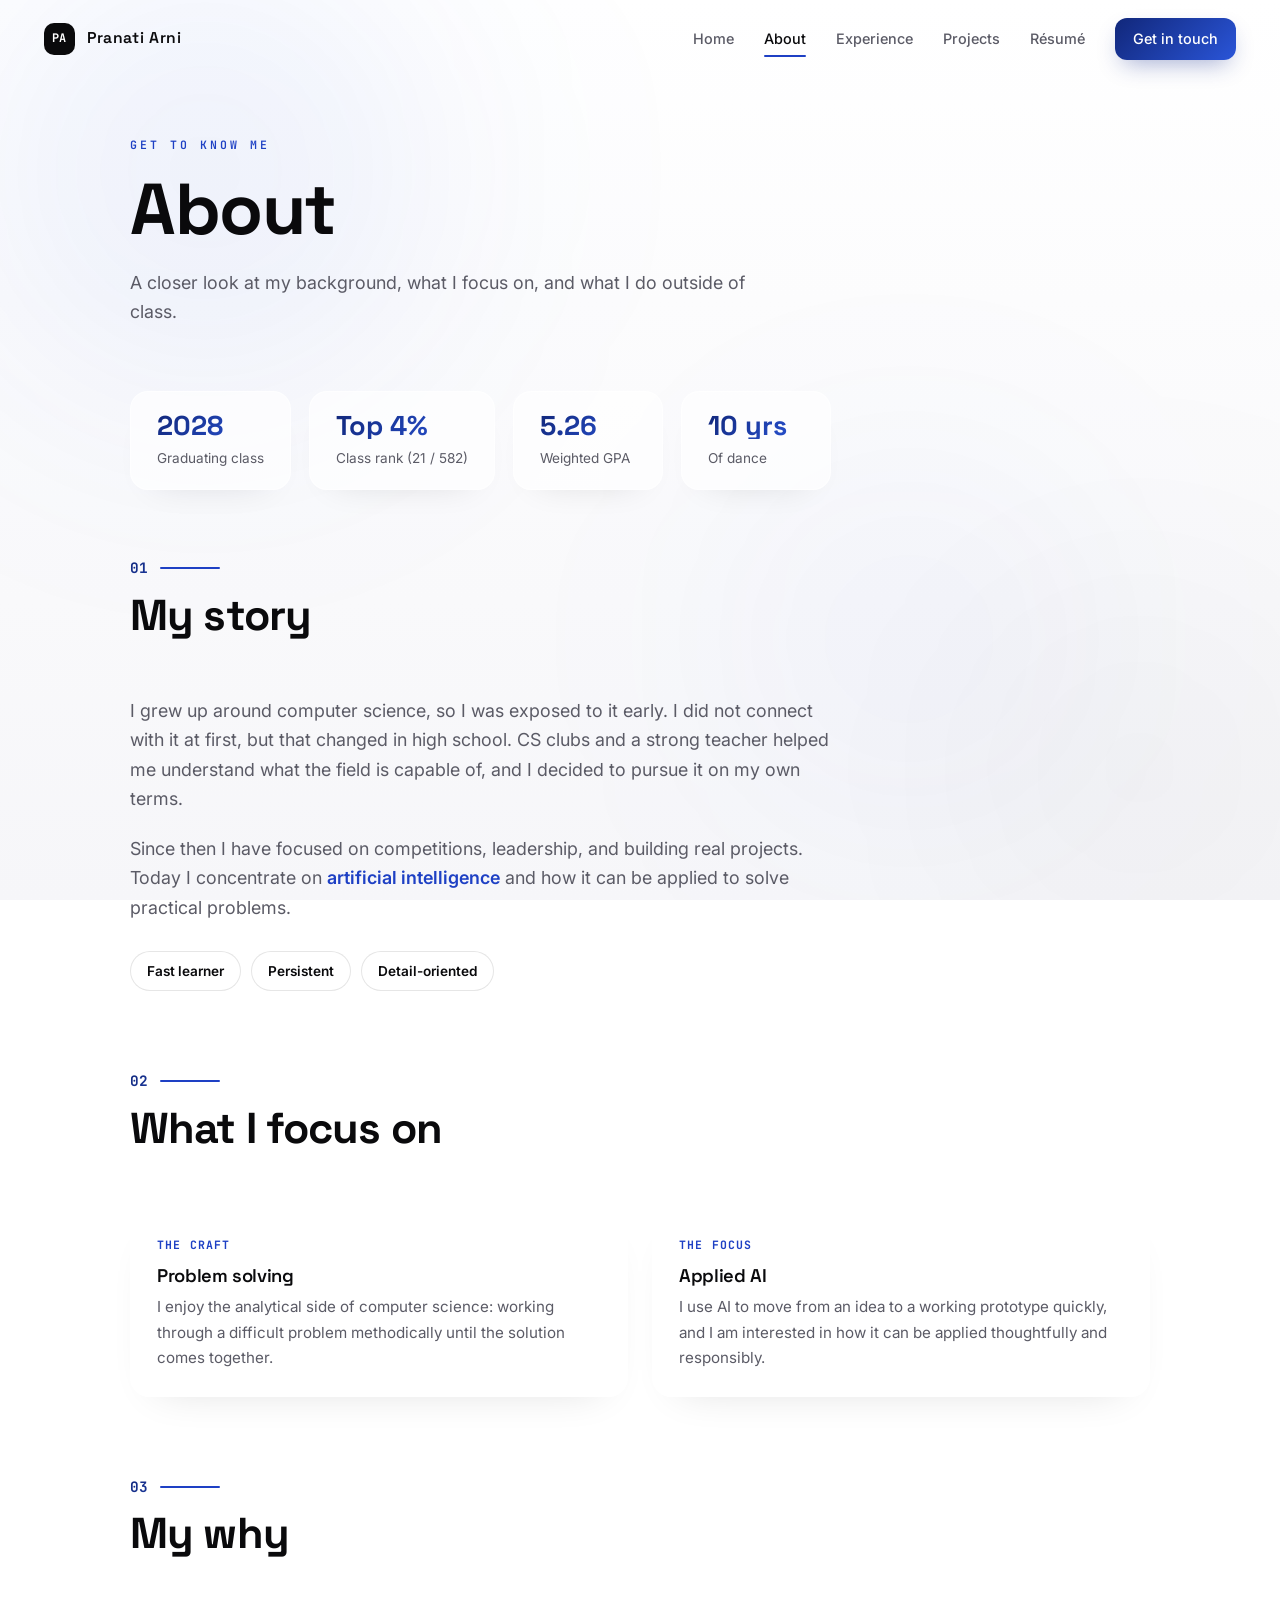
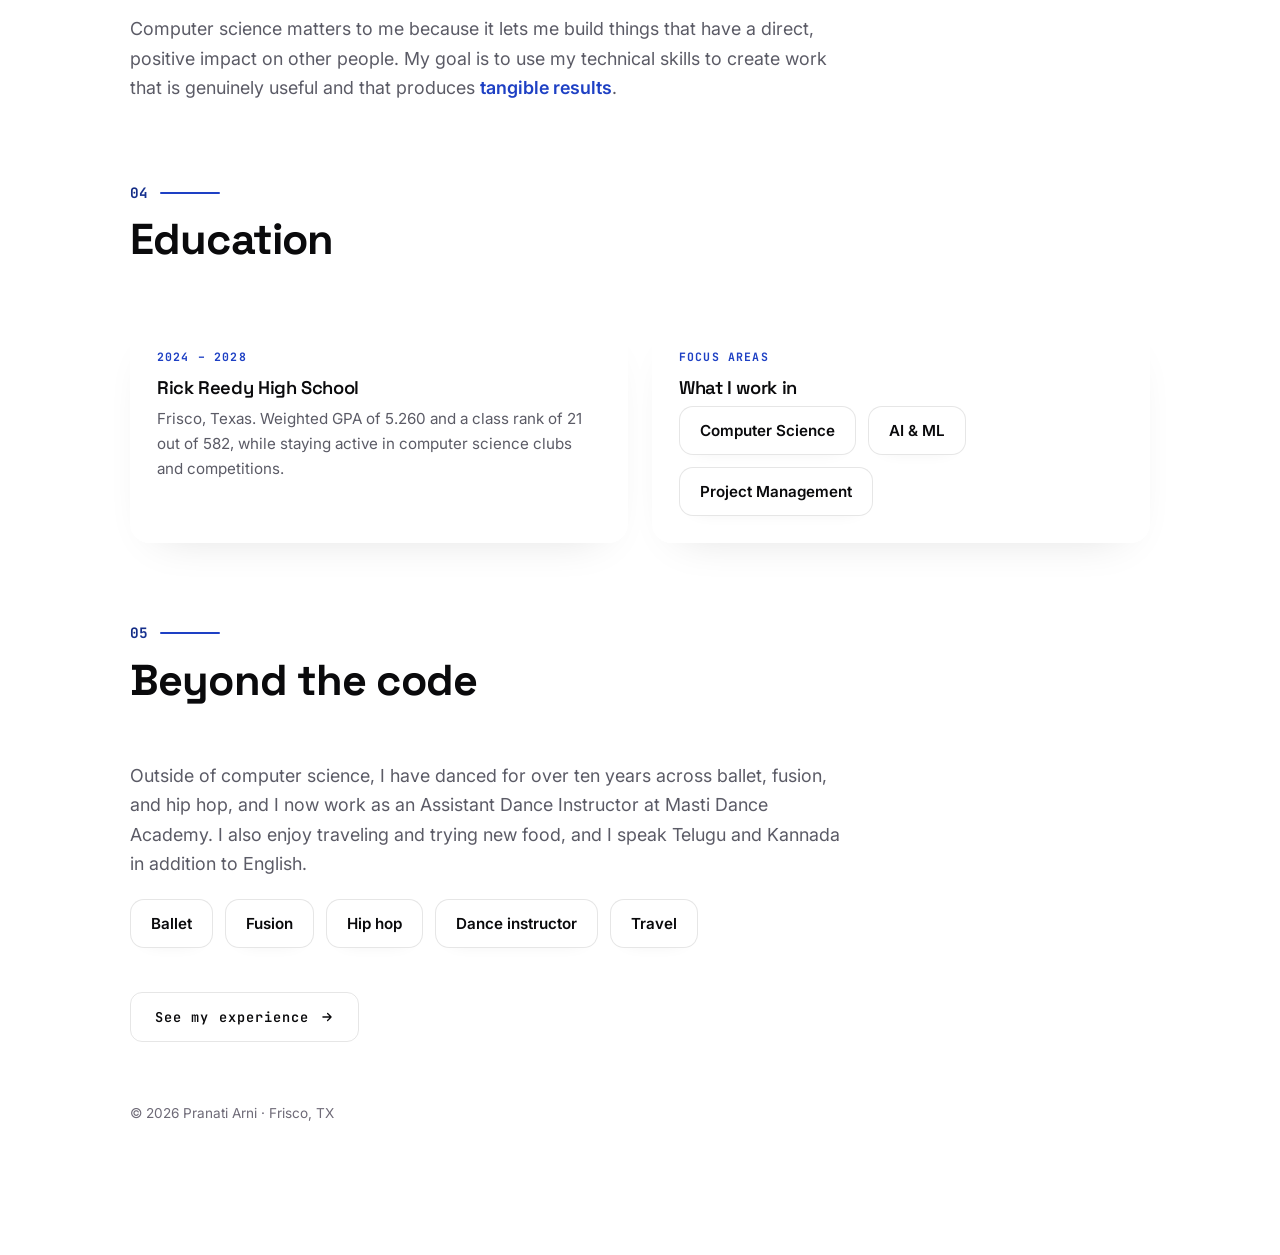
==== commit d213ee4d: "Polish: fix social-title em dashes + descriptions, add theme-color, focus ring, placeholder shimmer " ====
--- a/about.html
+++ b/about.html
@@ -3,16 +3,17 @@
 <head>
   <meta charset="UTF-8" />
   <meta name="viewport" content="width=device-width, initial-scale=1.0" />
+  <meta name="theme-color" content="#ffffff" />
 
-  <title>About — Pranati Arni</title>
+  <title>About · Pranati Arni</title>
   <meta name="description" content="About Pranati Arni, a junior at Rick Reedy High School in Frisco, TX, focused on computer science and AI." />
   <meta name="author" content="Pranati Arni" />
   <meta property="og:type" content="website" />
-  <meta property="og:title" content="About — Pranati Arni" />
+  <meta property="og:title" content="About · Pranati Arni" />
   <meta property="og:description" content="Junior at Rick Reedy High School, Frisco, TX, focused on computer science and AI." />
 
   <!-- Inline SVG favicon -->
-  <link rel="icon" href="data:image/svg+xml,%3Csvg xmlns='http://www.w3.org/2000/svg' viewBox='0 0 64 64'%3E%3Crect width='64' height='64' rx='16' fill='%232563ff'/%3E%3Ctext x='50%25' y='55%25' dominant-baseline='middle' text-anchor='middle' font-family='Arial,Helvetica,sans-serif' font-weight='700' font-size='30' fill='%23ffffff'%3EPA%3C/text%3E%3C/svg%3E" />
+  <link rel="icon" href="data:image/svg+xml,%3Csvg xmlns='http://www.w3.org/2000/svg' viewBox='0 0 64 64'%3E%3Crect width='64' height='64' rx='16' fill='%231e40c4'/%3E%3Ctext x='50%25' y='55%25' dominant-baseline='middle' text-anchor='middle' font-family='Arial,Helvetica,sans-serif' font-weight='700' font-size='30' fill='%23ffffff'%3EPA%3C/text%3E%3C/svg%3E" />
 
   <!-- Fonts -->
   <link rel="preconnect" href="https://fonts.googleapis.com" />
--- a/styles.css
+++ b/styles.css
@@ -14,18 +14,18 @@
   /* ---- ink ---- */
   --text:   #0a0a0c;
   --muted:  #5b5b66;
-  --faint:  #9a9aa6;
+  --faint:  #6e6a77;
 
   /* ---- lines + shadows ---- */
   --border:    rgba(10, 10, 12, 0.10);
   --border-hi: rgba(37, 99, 255, 0.45);          /* blue on hover/active */
   --shadow:    rgba(10, 10, 12, 0.16);
 
-  /* ---- the single electric accent (cobalt) ---- */
-  --blue:        #2563ff;
-  --blue-bright: #4f7cff;
-  --blue-glow:   rgba(37, 99, 255, 0.40);
-  --blue-grad:   linear-gradient(135deg, #2563ff, #5b8bff);
+  /* ---- the single electric accent (deep royal blue) ---- */
+  --blue:        #1e40c4;
+  --blue-bright: #3b63e0;
+  --blue-glow:   rgba(20, 44, 140, 0.42);
+  --blue-grad:   linear-gradient(135deg, #11277a, #2a55d8);
 
   /* ---- layout ---- */
   --rail-x:        72px;
@@ -58,6 +58,9 @@
 h1, h2, h3 { font-family: "Space Grotesk", "Inter", sans-serif; line-height: 1.1; letter-spacing: -0.02em; color: var(--text); }
 a { color: inherit; text-decoration: none; }
 
+/* accessible keyboard focus ring */
+:focus-visible { outline: 2px solid var(--blue); outline-offset: 3px; border-radius: 4px; }
+
 .kicker {
   font-family: var(--mono);
   font-size: 0.72rem; letter-spacing: 0.26em; text-transform: uppercase;
@@ -71,7 +74,7 @@
 .orb { position: absolute; border-radius: 50%; filter: blur(120px); }
 .orb--1 {
   width: 52vw; height: 52vw; top: -18%; left: -10%;
-  background: radial-gradient(circle, rgba(37,99,255,0.10), transparent 70%);
+  background: radial-gradient(circle, rgba(29,78,216,0.11), transparent 70%);
   animation: drift1 34s ease-in-out infinite alternate;
 }
 .orb--2 {
@@ -81,7 +84,7 @@
 }
 .orb--3 {
   width: 38vw; height: 38vw; top: 44%; left: 52%;
-  background: radial-gradient(circle, rgba(37,99,255,0.06), transparent 70%);
+  background: radial-gradient(circle, rgba(29,78,216,0.07), transparent 70%);
   animation: drift3 46s ease-in-out infinite alternate;
 }
 @keyframes drift1 { from { transform: translate(0,0) scale(1); } to { transform: translate(9vw, 7vh) scale(1.12); } }
@@ -92,7 +95,7 @@
   position: fixed; top: 0; left: 0;
   width: 440px; height: 440px; margin: -220px 0 0 -220px;
   border-radius: 50%;
-  background: radial-gradient(circle, rgba(37,99,255,0.10), transparent 65%);
+  background: radial-gradient(circle, rgba(29,78,216,0.11), transparent 65%);
   pointer-events: none; z-index: 0; opacity: 0;
   transition: opacity 0.5s ease; will-change: transform;
 }
@@ -136,7 +139,7 @@
 .nav__links a.is-current::after { width: 100%; }
 
 .nav__cta {
-  color: #fff !important; background: var(--blue);
+  color: #fff !important; background: var(--blue-grad);
   padding: 9px 18px; border-radius: 12px; font-weight: 600;
   box-shadow: 0 10px 24px -8px var(--blue-glow);
   transition: transform 0.25s var(--ease), box-shadow 0.25s ease;
@@ -223,7 +226,8 @@
 section { max-width: var(--maxw); margin: 0 auto; padding: 150px 0; scroll-margin-top: 88px; }
 .section-head { margin-bottom: 56px; }
 .section-head .num {
-  font-family: var(--mono); font-weight: 700; color: var(--blue);
+  font-family: var(--mono); font-weight: 700;
+  background: var(--blue-grad); -webkit-background-clip: text; background-clip: text; color: transparent;
   font-size: 0.9rem; margin-bottom: 12px; display: inline-flex; align-items: center; gap: 12px;
 }
 .section-head .num::after { content: ""; width: 60px; height: 2px; border-radius: 2px; background: var(--blue); animation: barpulse 3.6s ease-in-out infinite; }
@@ -245,8 +249,8 @@
 }
 .hero__glow {
   width: 100%; height: 100%;
-  background: linear-gradient(135deg, #2563ff, #6aa1ff 60%, #9bc0ff);
-  filter: blur(40px); opacity: 0.32;
+  background: linear-gradient(135deg, #1e40c4, #4f7fe6 60%, #9bb8f5);
+  filter: blur(42px); opacity: 0.28;
   border-radius: 42% 58% 63% 37% / 41% 44% 56% 59%;
   animation: blobMorph 14s ease-in-out infinite, blobSpin 34s linear infinite;
 }
@@ -318,7 +322,7 @@
 .card__inner { transition: transform 0.12s ease-out; transform-style: preserve-3d; }
 .card__glare {
   position: absolute; inset: 0; border-radius: 22px;
-  background: radial-gradient(240px circle at var(--gx,50%) var(--gy,0%), rgba(37,99,255,0.12), transparent 60%);
+  background: radial-gradient(240px circle at var(--gx,50%) var(--gy,0%), rgba(29,78,216,0.13), transparent 60%);
   opacity: 0; transition: opacity 0.3s ease; pointer-events: none;
 }
 .card:hover .card__glare { opacity: 1; }
@@ -332,6 +336,14 @@
 
 .card.is-soon { border-style: dashed; border-color: rgba(10,10,12,0.16); background: linear-gradient(180deg, #fff, #f6f6f9); }
 .card.is-soon:hover { border-color: var(--border-hi); }
+/* a slow living shimmer so placeholders read as "in progress", not dead */
+.card.is-soon::after {
+  content: ""; position: absolute; inset: 0; border-radius: 22px; pointer-events: none;
+  background: linear-gradient(110deg, transparent 32%, rgba(30,64,196,0.07) 50%, transparent 68%);
+  background-size: 220% 100%;
+  animation: soonsheen 4.5s linear infinite;
+}
+@keyframes soonsheen { from { background-position: 200% 0; } to { background-position: -60% 0; } }
 .card__icon {
   width: 42px; height: 42px; border-radius: 12px; display: grid; place-items: center;
   background: #eef2ff; border: 1px solid var(--border); color: var(--blue);
@@ -370,7 +382,7 @@
 .tags .tag:nth-child(3) { animation-delay: 1.6s; }
 @keyframes tagpulse {
   0%,100% { box-shadow: 0 8px 20px -18px var(--shadow); border-color: var(--border); }
-  50%     { box-shadow: 0 10px 24px -16px var(--blue-glow); border-color: rgba(37,99,255,0.25); }
+  50%     { box-shadow: 0 10px 24px -16px var(--blue-glow); border-color: rgba(29,78,216,0.28); }
 }
 .tag:hover { transform: translateY(-3px); border-color: var(--blue); color: var(--blue); }
 
@@ -380,7 +392,7 @@
 .contact p { color: var(--muted); font-size: 1.1rem; max-width: 560px; margin-bottom: 28px; }
 .cta {
   display: inline-flex; align-items: center; gap: 10px; padding: 15px 30px; border-radius: 14px;
-  background: var(--blue); color: #fff; font-weight: 700; font-size: 1rem;
+  background: var(--blue-grad); color: #fff; font-weight: 700; font-size: 1rem;
   box-shadow: 0 14px 32px -10px var(--blue-glow);
   transition: transform 0.3s var(--ease), box-shadow 0.3s var(--ease); animation: ctapulse 3.4s ease-in-out infinite;
 }
@@ -424,7 +436,10 @@
   transition: transform 0.3s var(--ease), box-shadow 0.3s ease, border-color 0.3s ease;
 }
 .stat:hover { transform: translateY(-4px); border-color: var(--border-hi); box-shadow: 0 22px 44px -24px var(--blue-glow); }
-.stat__num { font-family: "Space Grotesk", sans-serif; font-weight: 700; font-size: 1.7rem; line-height: 1; color: var(--text); }
+.stat__num {
+  font-family: "Space Grotesk", sans-serif; font-weight: 700; font-size: 1.7rem; line-height: 1;
+  background: var(--blue-grad); -webkit-background-clip: text; background-clip: text; color: transparent;
+}
 .stat__label { color: var(--muted); font-size: 0.85rem; margin-top: 8px; }
 
 .info-grid { display: grid; grid-template-columns: repeat(auto-fit, minmax(260px, 1fr)); gap: 24px; }
@@ -444,7 +459,7 @@
 .tl-item { display: flex; gap: 20px; }
 .tl-item__rail { display: flex; flex-direction: column; align-items: center; flex: 0 0 auto; }
 .tl-dot { width: 16px; height: 16px; border-radius: 50%; background: var(--blue); flex: 0 0 auto; box-shadow: 0 6px 16px -4px var(--blue-glow), 0 0 0 5px var(--bg); }
-.tl-line { width: 2px; flex: 1; min-height: 26px; background: linear-gradient(var(--blue), rgba(37,99,255,0.2)); margin: 4px 0; border-radius: 2px; }
+.tl-line { width: 2px; flex: 1; min-height: 26px; background: linear-gradient(var(--blue), rgba(29,78,216,0.2)); margin: 4px 0; border-radius: 2px; }
 .tl-item:last-child .tl-line { display: none; }
 .tl-body { padding-bottom: 34px; }
 .tl-year { font-family: var(--mono); font-weight: 700; font-size: 0.8rem; letter-spacing: 0.06em; color: var(--blue); }
@@ -478,7 +493,7 @@
   transition: transform 0.3s var(--ease), box-shadow 0.3s ease, border-color 0.3s ease, color 0.3s ease;
 }
 .resume-btn:hover { transform: translateY(-2px); border-color: var(--blue); color: var(--blue); box-shadow: 0 10px 24px -14px var(--blue-glow); }
-.resume-btn--primary { background: var(--blue); color: #fff; border-color: transparent; box-shadow: 0 12px 28px -10px var(--blue-glow); }
+.resume-btn--primary { background: var(--blue-grad); color: #fff; border-color: transparent; box-shadow: 0 12px 28px -10px var(--blue-glow); }
 .resume-btn--primary:hover { color: #fff; }
 .resume-btn svg { width: 16px; height: 16px; }
 
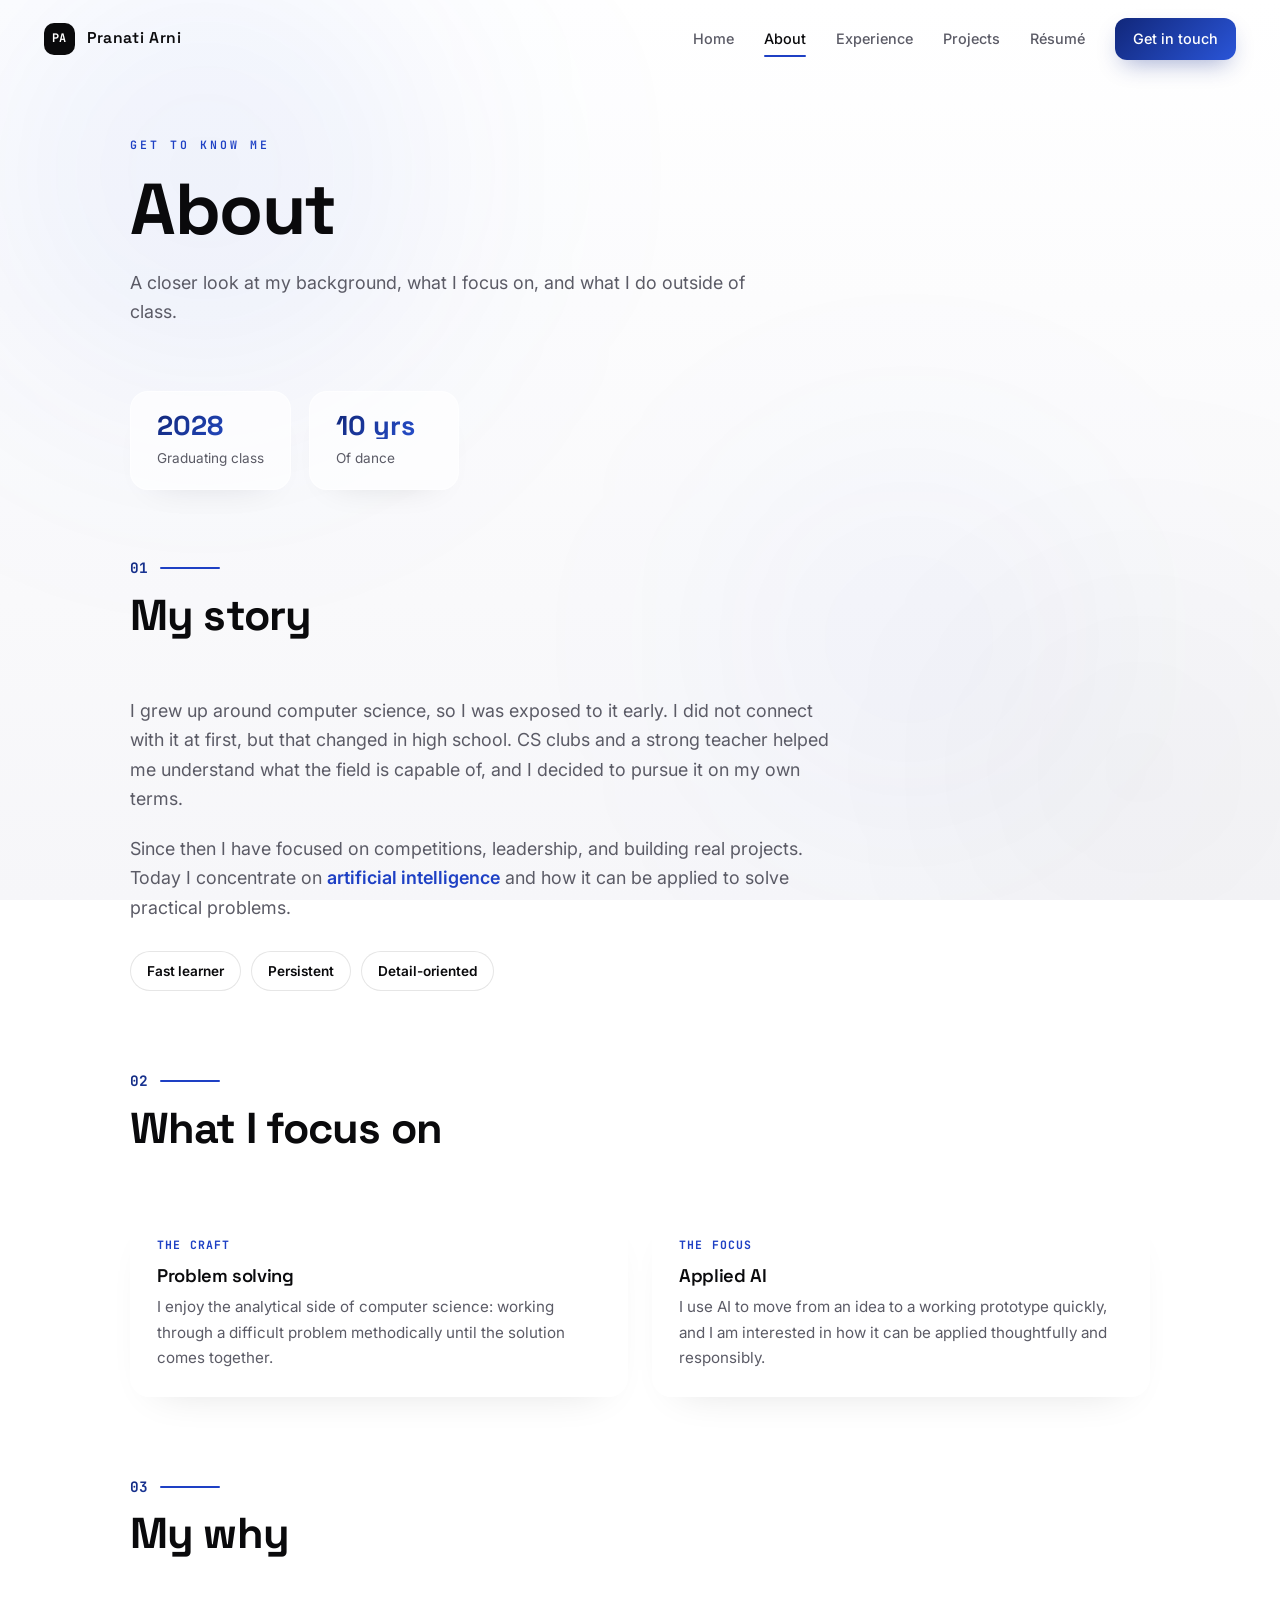
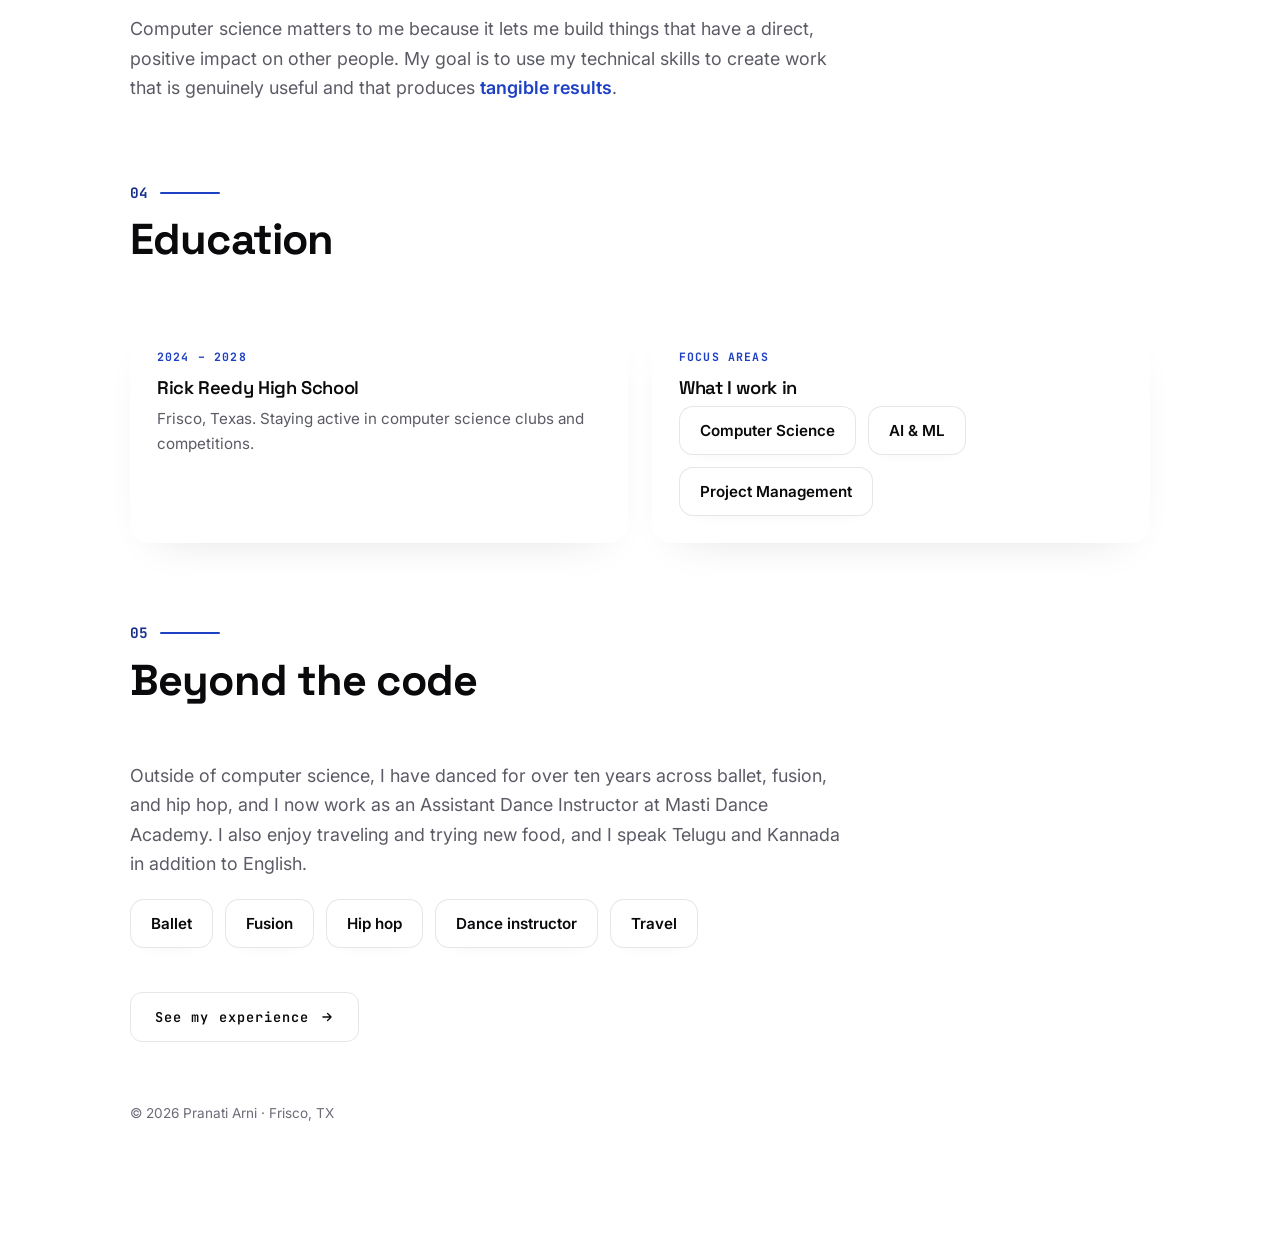
==== commit 4811ea58: "Remove class rank, GPA, and NCWIT award from pages Co-Authored-By: Claude Opus 4.8 (1M context) <nor" ====
--- a/about.html
+++ b/about.html
@@ -63,8 +63,6 @@
 
     <div class="stats reveal" aria-label="Quick facts">
       <div class="stat"><div class="stat__num">2028</div><div class="stat__label">Graduating class</div></div>
-      <div class="stat"><div class="stat__num">Top 4%</div><div class="stat__label">Class rank (21 / 582)</div></div>
-      <div class="stat"><div class="stat__num">5.26</div><div class="stat__label">Weighted GPA</div></div>
       <div class="stat"><div class="stat__num">10 yrs</div><div class="stat__label">Of dance</div></div>
     </div>
 
@@ -122,7 +120,7 @@
         <div class="info-card">
           <div class="meta">2024 – 2028</div>
           <h3>Rick Reedy High School</h3>
-          <p>Frisco, Texas. Weighted GPA of 5.260 and a class rank of 21 out of 582, while staying active in computer science clubs and competitions.</p>
+          <p>Frisco, Texas. Staying active in computer science clubs and competitions.</p>
         </div>
         <div class="info-card">
           <div class="meta">Focus areas</div>
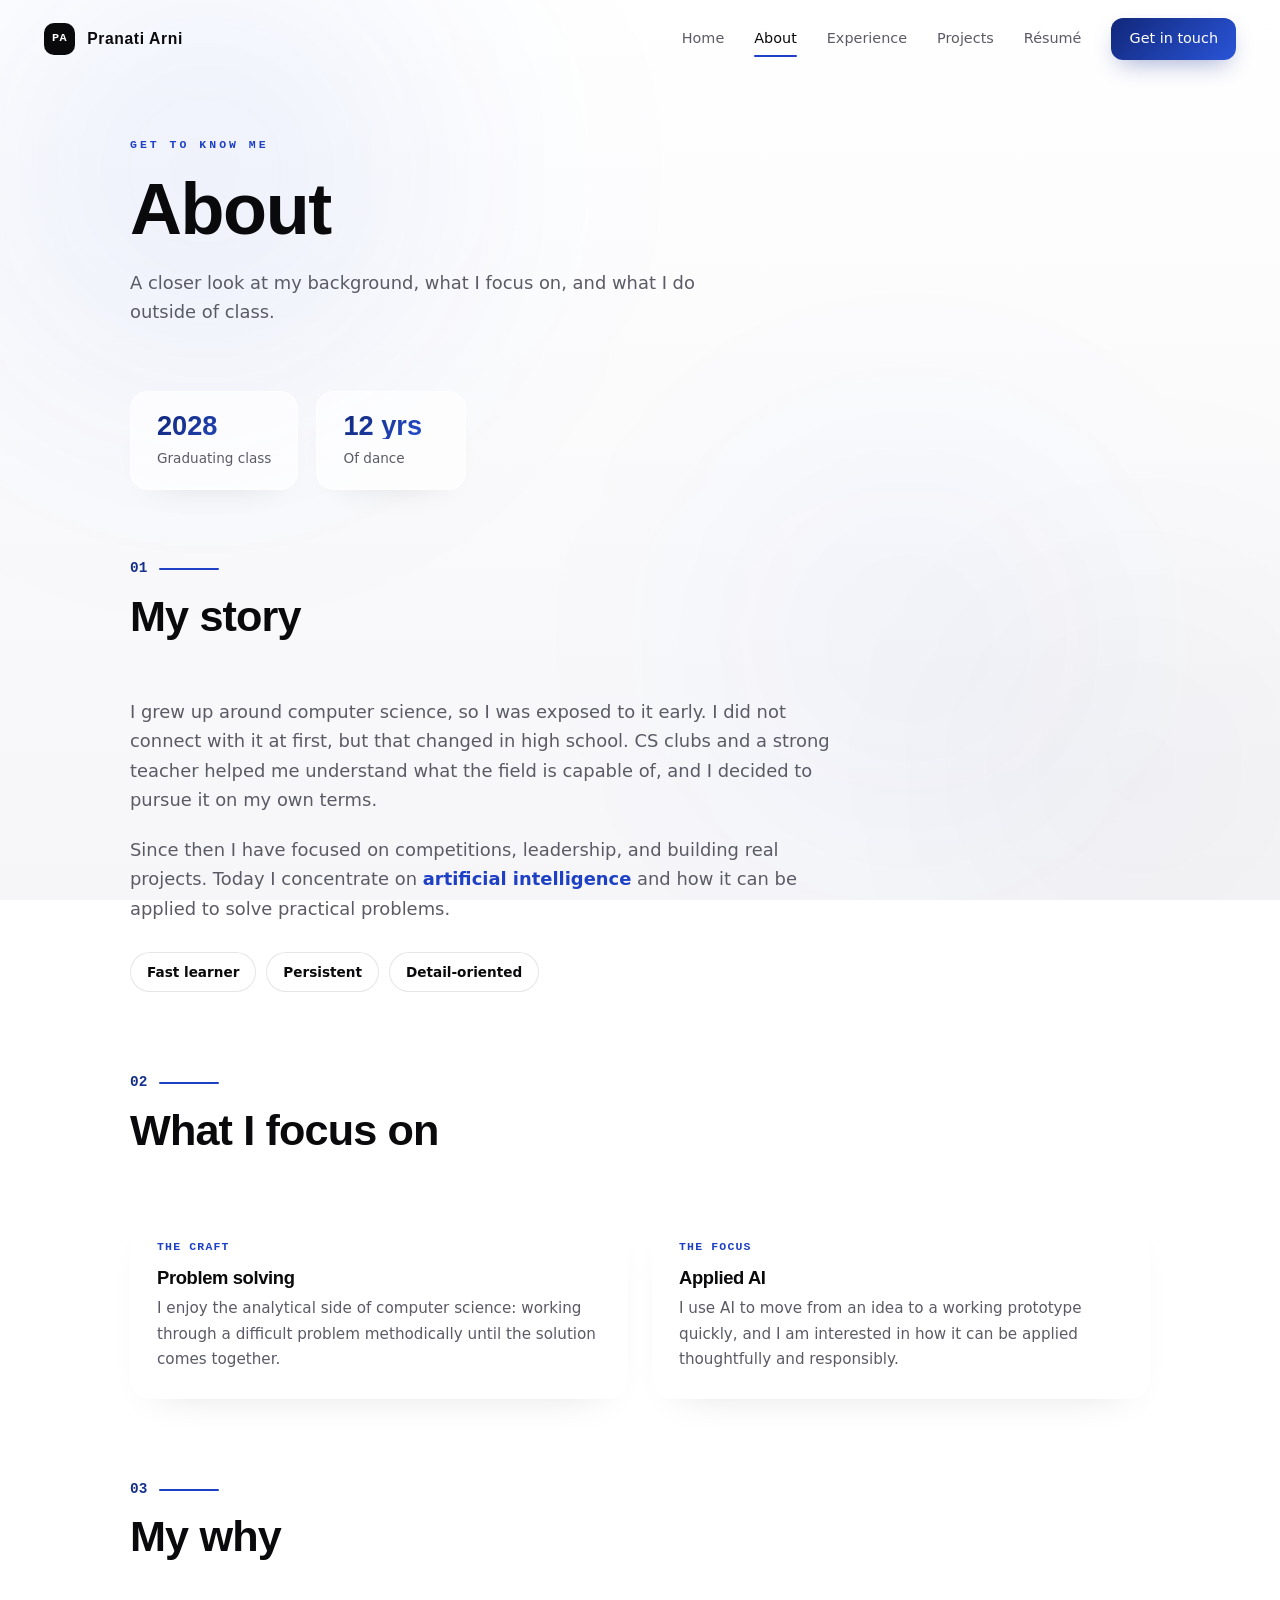
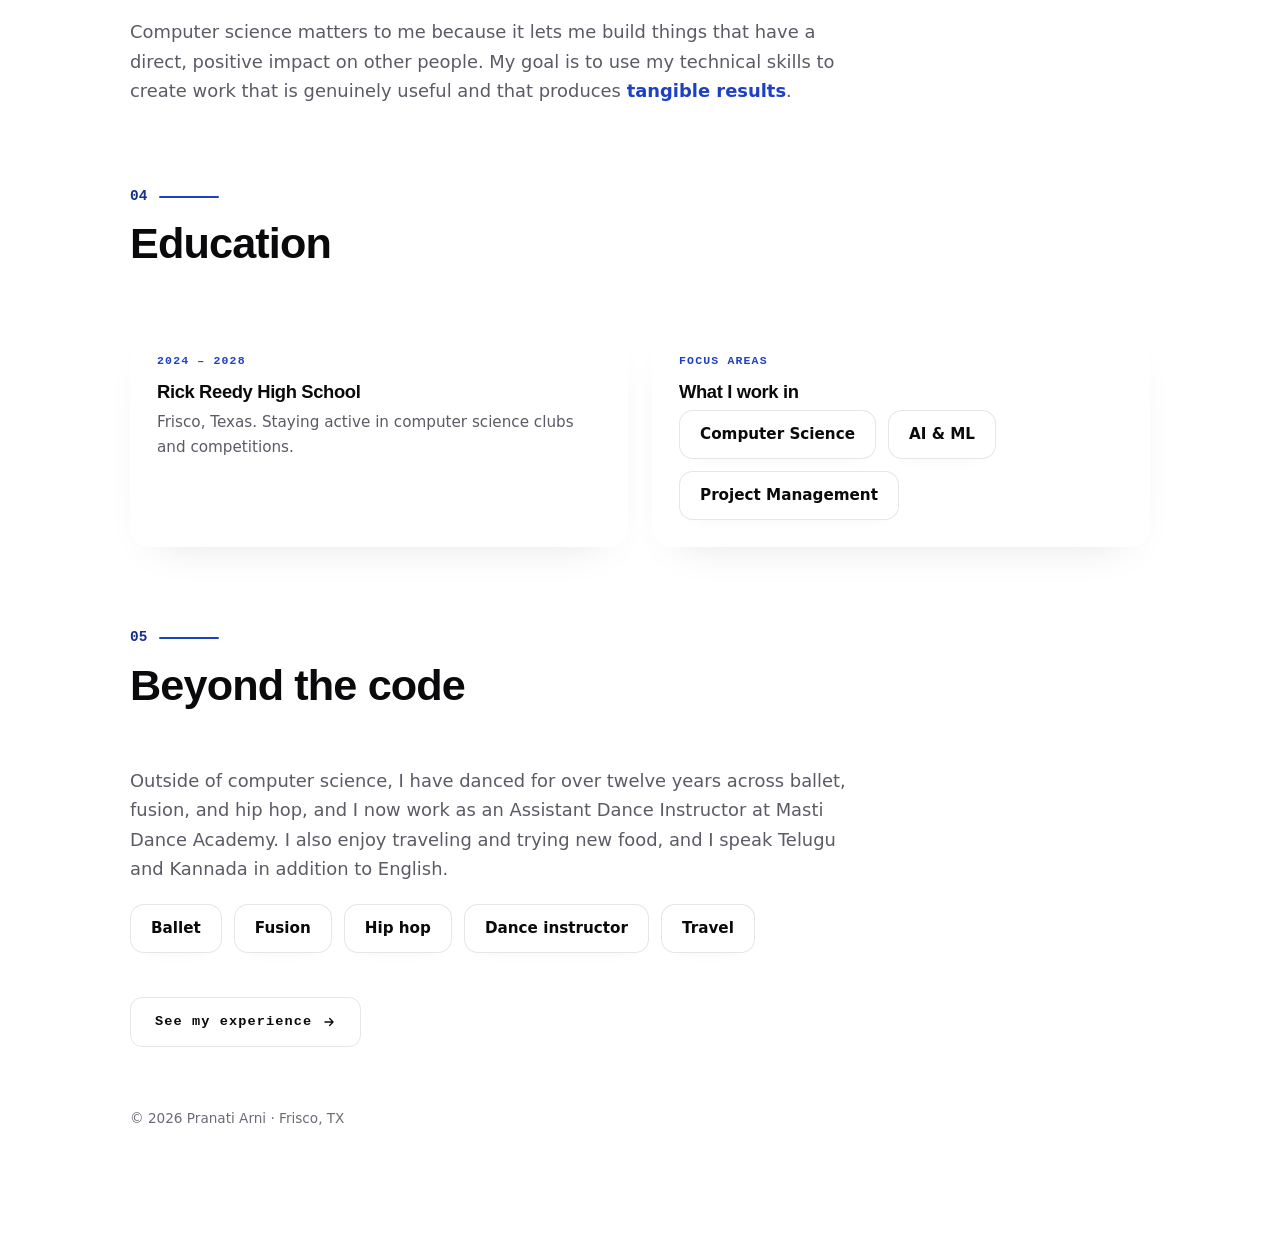
==== commit 2e8f9fe8: "Update dance experience to 12 years; add dance to home About Co-Authored-By: Claude Opus 4.8 (1M con" ====
--- a/about.html
+++ b/about.html
@@ -15,12 +15,610 @@
   <!-- Inline SVG favicon -->
   <link rel="icon" href="data:image/svg+xml,%3Csvg xmlns='http://www.w3.org/2000/svg' viewBox='0 0 64 64'%3E%3Crect width='64' height='64' rx='16' fill='%231e40c4'/%3E%3Ctext x='50%25' y='55%25' dominant-baseline='middle' text-anchor='middle' font-family='Arial,Helvetica,sans-serif' font-weight='700' font-size='30' fill='%23ffffff'%3EPA%3C/text%3E%3C/svg%3E" />
 
-  <!-- Fonts -->
-  <link rel="preconnect" href="https://fonts.googleapis.com" />
-  <link rel="preconnect" href="https://fonts.gstatic.com" crossorigin />
-  <link href="https://fonts.googleapis.com/css2?family=Space+Grotesk:wght@500;600;700&family=Inter:wght@400;500;600&family=JetBrains+Mono:wght@400;500;700&display=swap" rel="stylesheet" />
-
-  <link rel="stylesheet" href="styles.css" />
+  <!-- Fonts (self-hosted — @font-face in styles.css) -->
+  <link rel="preload" href="fonts/space-grotesk.woff2" as="font" type="font/woff2" crossorigin />
+
+  <!-- styles:start (inlined from styles.css by inline-css.py — edit styles.css, then re-run) -->
+  <style>
+/* =================================================================
+   Pranati Arni — Portfolio styles (shared across all pages)
+   MONOCHROME + ELECTRIC: near-white surfaces, charcoal ink,
+   a single cobalt-blue accent. Editorial / premium / glassy.
+   ================================================================= */
+
+/* ---- self-hosted fonts (latin subset, variable woff2) ---- */
+@font-face {
+  font-family: "Space Grotesk";
+  font-style: normal;
+  font-weight: 500 700;
+  font-display: swap;
+  src: url("fonts/space-grotesk.woff2") format("woff2");
+}
+@font-face {
+  font-family: "Inter";
+  font-style: normal;
+  font-weight: 400 600;
+  font-display: swap;
+  src: url("fonts/inter.woff2") format("woff2");
+}
+@font-face {
+  font-family: "JetBrains Mono";
+  font-style: normal;
+  font-weight: 400 700;
+  font-display: swap;
+  src: url("fonts/jetbrains-mono.woff2") format("woff2");
+}
+
+:root {
+  /* ---- surfaces ---- */
+  --bg:     #ffffff;
+  --bg-2:   #f4f4f6;
+  --card:   #ffffff;
+  --glass:  rgba(255, 255, 255, 0.65);
+
+  /* ---- ink ---- */
+  --text:   #0a0a0c;
+  --muted:  #5b5b66;
+  --faint:  #6e6a77;
+
+  /* ---- lines + shadows ---- */
+  --border:    rgba(10, 10, 12, 0.10);
+  --border-hi: rgba(37, 99, 255, 0.45);          /* blue on hover/active */
+  --shadow:    rgba(10, 10, 12, 0.16);
+
+  /* ---- the single electric accent (deep royal blue) ---- */
+  --blue:        #1e40c4;
+  --blue-bright: #3b63e0;
+  --blue-glow:   rgba(20, 44, 140, 0.42);
+  --blue-grad:   linear-gradient(135deg, #11277a, #2a55d8);
+
+  /* ---- layout ---- */
+  --rail-x:        72px;
+  --content-pad:   220px;
+  --content-pad-r: 88px;
+  --maxw:          1040px;
+
+  --mono: "JetBrains Mono", ui-monospace, SFMono-Regular, Menlo, monospace;
+  --ease: cubic-bezier(0.22, 1, 0.36, 1);
+}
+
+* { box-sizing: border-box; margin: 0; padding: 0; }
+html { scroll-behavior: smooth; }
+
+body {
+  background: var(--bg);
+  color: var(--text);
+  font-family: "Inter", system-ui, -apple-system, Segoe UI, Roboto, sans-serif;
+  line-height: 1.65;
+  -webkit-font-smoothing: antialiased;
+  overflow-x: hidden;
+}
+
+/* very subtle base wash */
+body::before {
+  content: ""; position: fixed; inset: 0; z-index: -3; pointer-events: none;
+  background: linear-gradient(180deg, #ffffff 0%, #f6f6f9 100%);
+}
+
+h1, h2, h3 { font-family: "Space Grotesk", "Inter", sans-serif; line-height: 1.1; letter-spacing: -0.02em; color: var(--text); }
+a { color: inherit; text-decoration: none; }
+
+/* accessible keyboard focus ring */
+:focus-visible { outline: 2px solid var(--blue); outline-offset: 3px; border-radius: 4px; }
+
+.kicker {
+  font-family: var(--mono);
+  font-size: 0.72rem; letter-spacing: 0.26em; text-transform: uppercase;
+  font-weight: 600; color: var(--blue);
+}
+
+/* =================================================================
+   AMBIENT — faint drifting glows (kept very subtle on white)
+   ================================================================= */
+.bg-orbs { position: fixed; inset: 0; z-index: -2; pointer-events: none; overflow: hidden; }
+.orb { position: absolute; border-radius: 50%; filter: blur(120px); }
+.orb--1 {
+  width: 52vw; height: 52vw; top: -18%; left: -10%;
+  background: radial-gradient(circle, rgba(29,78,216,0.11), transparent 70%);
+  animation: drift1 34s ease-in-out infinite alternate;
+}
+.orb--2 {
+  width: 46vw; height: 46vw; bottom: -18%; right: -12%;
+  background: radial-gradient(circle, rgba(10,10,12,0.05), transparent 70%);
+  animation: drift2 40s ease-in-out infinite alternate;
+}
+.orb--3 {
+  width: 38vw; height: 38vw; top: 44%; left: 52%;
+  background: radial-gradient(circle, rgba(29,78,216,0.07), transparent 70%);
+  animation: drift3 46s ease-in-out infinite alternate;
+}
+@keyframes drift1 { from { transform: translate(0,0) scale(1); } to { transform: translate(9vw, 7vh) scale(1.12); } }
+@keyframes drift2 { from { transform: translate(0,0) scale(1); } to { transform: translate(-8vw,-6vh) scale(1.1); } }
+@keyframes drift3 { from { transform: translate(0,0) scale(1); } to { transform: translate(-6vw, 5vh) scale(0.92); } }
+
+.cursor-glow {
+  position: fixed; top: 0; left: 0;
+  width: 440px; height: 440px; margin: -220px 0 0 -220px;
+  border-radius: 50%;
+  background: radial-gradient(circle, rgba(29,78,216,0.11), transparent 65%);
+  pointer-events: none; z-index: 0; opacity: 0;
+  transition: opacity 0.5s ease; will-change: transform;
+}
+
+/* =================================================================
+   STICKY NAVBAR
+   ================================================================= */
+.nav {
+  position: fixed; top: 0; left: 0; right: 0; z-index: 60;
+  display: flex; align-items: center; justify-content: space-between;
+  padding: 18px clamp(20px, 4vw, 44px);
+  transition: padding 0.35s var(--ease), background 0.35s ease, border-color 0.35s ease, box-shadow 0.35s ease;
+  border-bottom: 1px solid transparent;
+}
+.nav.is-scrolled {
+  padding: 10px clamp(20px, 4vw, 44px);
+  background: rgba(255, 255, 255, 0.72);
+  -webkit-backdrop-filter: blur(16px) saturate(1.4);
+  backdrop-filter: blur(16px) saturate(1.4);
+  border-bottom: 1px solid var(--border);
+  box-shadow: 0 6px 26px -20px var(--shadow);
+}
+.nav__brand { display: flex; align-items: center; gap: 12px; z-index: 2; }
+.nav__mark {
+  font-family: var(--mono); font-weight: 700; font-size: 0.74rem; letter-spacing: 0.04em;
+  color: #fff; background: var(--text); border-radius: 10px; padding: 6px 8px;
+  transition: transform 0.3s ease, background 0.3s ease;
+}
+.nav__brand:hover .nav__mark { background: var(--blue); transform: translateY(-1px); }
+.nav__name { font-family: "Space Grotesk", sans-serif; font-weight: 600; letter-spacing: 0.04em; font-size: 0.98rem; }
+
+.nav__links { display: flex; align-items: center; gap: 30px; }
+.nav__links a { position: relative; font-size: 0.9rem; font-weight: 500; color: var(--muted); transition: color 0.3s ease; }
+.nav__links a:not(.nav__cta)::after {
+  content: ""; position: absolute; left: 0; bottom: -6px; height: 2px; width: 0;
+  background: var(--blue); border-radius: 2px; transition: width 0.3s var(--ease);
+}
+.nav__links a:not(.nav__cta):hover { color: var(--text); }
+.nav__links a:not(.nav__cta):hover::after { width: 100%; }
+.nav__links a.is-current { color: var(--text); }
+.nav__links a.is-current::after { width: 100%; }
+
+.nav__cta {
+  color: #fff !important; background: var(--blue-grad);
+  padding: 9px 18px; border-radius: 12px; font-weight: 600;
+  box-shadow: 0 10px 24px -8px var(--blue-glow);
+  transition: transform 0.25s var(--ease), box-shadow 0.25s ease;
+}
+.nav__cta:hover { transform: translateY(-2px); box-shadow: 0 14px 32px -8px var(--blue-glow); }
+
+.nav__toggle { display: none; flex-direction: column; gap: 5px; background: none; border: none; cursor: pointer; padding: 6px; z-index: 2; }
+.nav__toggle span { width: 24px; height: 2px; background: var(--text); border-radius: 2px; transition: transform 0.3s var(--ease), opacity 0.3s ease; }
+.nav__toggle.open span:nth-child(1) { transform: translateY(7px) rotate(45deg); }
+.nav__toggle.open span:nth-child(2) { opacity: 0; }
+.nav__toggle.open span:nth-child(3) { transform: translateY(-7px) rotate(-45deg); }
+
+@media (max-width: 760px) {
+  .nav__toggle { display: flex; }
+  .nav__links {
+    position: fixed; top: 0; right: 0; height: 100vh; width: min(80vw, 320px);
+    flex-direction: column; align-items: flex-start; justify-content: center; gap: 30px;
+    padding: 40px;
+    background: rgba(255, 255, 255, 0.97);
+    -webkit-backdrop-filter: blur(16px); backdrop-filter: blur(16px);
+    border-left: 1px solid var(--border);
+    box-shadow: -20px 0 60px -30px var(--shadow);
+    transform: translateX(100%); transition: transform 0.4s var(--ease);
+  }
+  .nav__links.open { transform: translateX(0); }
+  .nav__links a { font-size: 1.1rem; }
+}
+
+/* =================================================================
+   THE RAIL (home only)
+   ================================================================= */
+.rail { position: fixed; top: 0; left: var(--rail-x); height: 100vh; width: 3px; z-index: 50; }
+.rail__track { position: absolute; inset: 0; width: 3px; background: rgba(10,10,12,0.10); border-radius: 3px; overflow: hidden; }
+.rail__track::after {
+  content: ""; position: absolute; left: 0; width: 3px; height: 70px;
+  background: linear-gradient(transparent, var(--blue), transparent);
+  opacity: 0.6; border-radius: 3px; animation: railshimmer 4.5s linear infinite;
+}
+@keyframes railshimmer { from { top: -70px; } to { top: 100%; } }
+.rail__fill {
+  position: absolute; top: 0; left: 0; width: 3px; height: 0%;
+  background: var(--blue-grad);
+  box-shadow: 0 0 12px 1px var(--blue-glow);
+  border-radius: 3px; transition: height 0.12s linear;
+}
+.rail__comet {
+  position: absolute; left: 1.5px; top: 0%;
+  width: 9px; height: 9px; transform: translate(-50%, -50%);
+  border-radius: 50%; background: var(--blue);
+  box-shadow: 0 0 14px 4px var(--blue-glow); transition: top 0.12s linear;
+}
+.rail__nodes { position: absolute; top: 50%; left: 1.5px; transform: translateY(-50%); display: flex; flex-direction: column; gap: 60px; }
+.node {
+  display: flex; align-items: center; gap: 16px;
+  background: none; border: none; cursor: pointer; color: var(--faint);
+  transform: translateX(-7px); transition: color 0.3s var(--ease);
+}
+.node__dot {
+  position: relative; width: 14px; height: 14px; flex: 0 0 auto;
+  border-radius: 50%; background: var(--bg); border: 2px solid var(--faint);
+  transition: all 0.35s var(--ease);
+}
+.node__label {
+  font-family: "Space Grotesk", sans-serif;
+  font-size: 0.82rem; font-weight: 600; letter-spacing: 0.02em;
+  white-space: nowrap; opacity: 0.6; transform: translateX(-4px); transition: all 0.35s var(--ease);
+}
+.node:hover { color: var(--text); }
+.node:hover .node__dot { border-color: var(--blue); }
+.node:hover .node__label { opacity: 1; transform: translateX(0); }
+.node.is-active { color: var(--text); }
+.node.is-active .node__dot { border-color: var(--blue); background: var(--blue); box-shadow: 0 0 14px 3px var(--blue-glow); }
+.node.is-active .node__dot::after {
+  content: ""; position: absolute; inset: -4px; border-radius: 50%;
+  border: 2px solid var(--blue); animation: pulsering 2.4s var(--ease) infinite;
+}
+@keyframes pulsering { 0% { transform: scale(0.8); opacity: 0.6; } 70%,100% { transform: scale(2.1); opacity: 0; } }
+.node.is-active .node__label { opacity: 1; transform: translateX(0); color: var(--text); }
+
+/* =================================================================
+   LAYOUT
+   ================================================================= */
+main.with-rail { padding-left: var(--content-pad); padding-right: var(--content-pad-r); }
+section { max-width: var(--maxw); margin: 0 auto; padding: 150px 0; scroll-margin-top: 88px; }
+.section-head { margin-bottom: 56px; }
+.section-head .num {
+  font-family: var(--mono); font-weight: 700;
+  background: var(--blue-grad); -webkit-background-clip: text; background-clip: text; color: transparent;
+  font-size: 0.9rem; margin-bottom: 12px; display: inline-flex; align-items: center; gap: 12px;
+}
+.section-head .num::after { content: ""; width: 60px; height: 2px; border-radius: 2px; background: var(--blue); animation: barpulse 3.6s ease-in-out infinite; }
+@keyframes barpulse { 0%,100% { width: 42px; opacity: 0.5; } 50% { width: 82px; opacity: 1; } }
+.section-head h2, .page-head h1 { font-size: clamp(1.9rem, 4vw, 2.7rem); font-weight: 700; }
+
+/* ---- Hero ---- */
+.hero {
+  position: relative; overflow: hidden; min-height: 100vh;
+  display: flex; flex-direction: column; justify-content: center;
+  max-width: var(--maxw); margin: 0 auto;
+}
+.hero__content { position: relative; z-index: 3; }
+
+.hero__glow-wrap {
+  position: absolute; right: -40px; top: 50%; transform: translateY(-50%);
+  width: 600px; height: 600px; max-width: 86vw;
+  z-index: 0; pointer-events: none; will-change: transform; transition: transform 0.6s var(--ease);
+}
+.hero__glow {
+  width: 100%; height: 100%;
+  background: linear-gradient(135deg, #1e40c4, #4f7fe6 60%, #9bb8f5);
+  filter: blur(42px); opacity: 0.28;
+  border-radius: 42% 58% 63% 37% / 41% 44% 56% 59%;
+  animation: blobMorph 14s ease-in-out infinite, blobSpin 34s linear infinite;
+}
+.hero__glow::after {
+  content: ""; position: absolute; inset: 14% 20%;
+  background: radial-gradient(circle at 40% 40%, rgba(255,255,255,0.6), transparent 60%);
+  border-radius: inherit;
+}
+@keyframes blobMorph { 0%,100% { border-radius: 42% 58% 63% 37% / 41% 44% 56% 59%; } 50% { border-radius: 58% 42% 38% 62% / 63% 51% 49% 37%; } }
+@keyframes blobSpin { from { transform: rotate(0); } to { transform: rotate(360deg); } }
+
+.hero__content > * { opacity: 0; transform: translateY(20px); filter: blur(6px); animation: softIn 1s var(--ease) forwards; }
+.hero__content > *:nth-child(1) { animation-delay: 0.10s; }
+.hero__content > *:nth-child(2) { animation-delay: 0.24s; }
+.hero__content > *:nth-child(3) { animation-delay: 0.38s; }
+.hero__content > *:nth-child(4) { animation-delay: 0.50s; }
+.hero__content > *:nth-child(5) { animation-delay: 0.62s; }
+@keyframes softIn { to { opacity: 1; transform: none; filter: blur(0); } }
+
+.hero h1 { font-size: clamp(3rem, 11vw, 6.8rem); font-weight: 700; margin: 24px 0 18px; letter-spacing: -0.035em; }
+.hero .role { font-size: clamp(1.1rem, 3vw, 1.6rem); color: var(--text); font-weight: 500; }
+.hero .role b { color: var(--text); font-weight: 700; }
+.hero .loc { color: var(--muted); margin-top: 10px; font-size: 1rem; }
+
+.scroll-hint { margin-top: 56px; display: inline-flex; align-items: center; gap: 10px; color: var(--faint); font-size: 0.8rem; letter-spacing: 0.18em; text-transform: uppercase; }
+.scroll-hint .arrow { width: 2px; height: 36px; border-radius: 2px; background: linear-gradient(var(--blue), transparent); animation: drip 1.8s var(--ease) infinite; }
+@keyframes drip {
+  0% { transform: scaleY(0); transform-origin: top; opacity: 0; }
+  40% { transform: scaleY(1); transform-origin: top; opacity: 1; }
+  60% { transform: scaleY(1); transform-origin: bottom; opacity: 1; }
+  100% { transform: scaleY(0); transform-origin: bottom; opacity: 0; }
+}
+
+/* ---- About ---- */
+.about p { color: var(--muted); font-size: 1.15rem; margin-bottom: 24px; max-width: 720px; }
+.about p .hl { color: var(--text); font-weight: 500; }
+.about p .accent { color: var(--blue); font-weight: 600; }
+
+.traits { display: flex; flex-wrap: wrap; gap: 10px; margin-top: 28px; }
+.trait {
+  font-size: 0.85rem; padding: 8px 16px; border: 1px solid var(--border); border-radius: 999px;
+  color: var(--text); background: #fff; font-weight: 600;
+  animation: bob 4.4s ease-in-out infinite;
+}
+.traits .trait:nth-child(2) { animation-delay: 0.7s; }
+.traits .trait:nth-child(3) { animation-delay: 1.4s; }
+@keyframes bob { 0%,100% { transform: translateY(0); } 50% { transform: translateY(-6px); } }
+
+/* =================================================================
+   PROJECTS (cards, both pages)
+   ================================================================= */
+.projects-grid { display: grid; grid-template-columns: repeat(auto-fit, minmax(300px, 1fr)); gap: 32px; perspective: 1000px; }
+.card {
+  position: relative; padding: 30px 28px; border-radius: 22px;
+  background: var(--glass);
+  -webkit-backdrop-filter: blur(18px) saturate(1.3); backdrop-filter: blur(18px) saturate(1.3);
+  border: 1px solid rgba(255,255,255,0.6); min-height: 210px;
+  display: flex; flex-direction: column;
+  transform-style: preserve-3d; will-change: transform;
+  box-shadow: 0 18px 44px -26px var(--shadow);
+  transition: transform 0.12s ease-out, border-color 0.4s var(--ease), box-shadow 0.4s var(--ease);
+  animation: cardfloat 6.5s ease-in-out infinite;
+}
+.projects-grid .card:nth-child(2) { animation-delay: 1.3s; }
+.projects-grid .card:nth-child(3) { animation-delay: 0.6s; }
+.projects-grid .card:nth-child(4) { animation-delay: 1.9s; }
+@keyframes cardfloat { 0%,100% { transform: translateY(0); } 50% { transform: translateY(-9px); } }
+.card:hover { border-color: var(--border-hi); box-shadow: 0 26px 56px -26px var(--blue-glow); }
+.card__inner { transition: transform 0.12s ease-out; transform-style: preserve-3d; }
+.card__glare {
+  position: absolute; inset: 0; border-radius: 22px;
+  background: radial-gradient(240px circle at var(--gx,50%) var(--gy,0%), rgba(29,78,216,0.13), transparent 60%);
+  opacity: 0; transition: opacity 0.3s ease; pointer-events: none;
+}
+.card:hover .card__glare { opacity: 1; }
+.card::before {
+  content: ""; position: absolute; top: 0; left: 0; height: 2px; width: 100%;
+  background: linear-gradient(90deg, transparent, var(--blue), transparent);
+  transform: translateX(-100%); opacity: 0; transition: opacity 0.3s ease;
+}
+.card:hover::before { opacity: 1; animation: scan 1.6s linear infinite; }
+@keyframes scan { from { transform: translateX(-100%); } to { transform: translateX(100%); } }
+
+.card.is-soon { border-style: dashed; border-color: rgba(10,10,12,0.16); background: linear-gradient(180deg, #fff, #f6f6f9); }
+.card.is-soon:hover { border-color: var(--border-hi); }
+/* a slow living shimmer so placeholders read as "in progress", not dead */
+.card.is-soon::after {
+  content: ""; position: absolute; inset: 0; border-radius: 22px; pointer-events: none;
+  background: linear-gradient(110deg, transparent 32%, rgba(30,64,196,0.07) 50%, transparent 68%);
+  background-size: 220% 100%;
+  animation: soonsheen 4.5s linear infinite;
+}
+@keyframes soonsheen { from { background-position: 200% 0; } to { background-position: -60% 0; } }
+.card__icon {
+  width: 42px; height: 42px; border-radius: 12px; display: grid; place-items: center;
+  background: #eef2ff; border: 1px solid var(--border); color: var(--blue);
+  margin-bottom: 18px; font-size: 1.1rem;
+}
+.card.is-soon .card__icon { border-style: dashed; background: #f4f4f6; color: var(--faint); }
+.card__tag { font-size: 0.68rem; letter-spacing: 0.18em; text-transform: uppercase; color: var(--blue); font-weight: 700; margin-bottom: 8px; }
+.card.is-soon .card__tag { color: var(--faint); }
+.card h3 { font-size: 1.25rem; font-weight: 600; margin-bottom: 8px; }
+.card.is-soon h3 { color: var(--muted); }
+.card p { color: var(--muted); font-size: 0.95rem; flex: 1; }
+.card__link { margin-top: 16px; font-size: 0.85rem; font-weight: 700; color: var(--blue); display: inline-flex; align-items: center; gap: 6px; }
+.card__soon-flag { margin-top: 16px; font-size: 0.78rem; letter-spacing: 0.16em; text-transform: uppercase; color: var(--faint); display: inline-flex; align-items: center; gap: 7px; }
+
+.more-link {
+  display: inline-flex; align-items: center; gap: 10px; margin-top: 44px;
+  font-family: var(--mono); font-size: 0.85rem; letter-spacing: 0.08em; font-weight: 600;
+  color: var(--text); border: 1px solid var(--border); padding: 13px 24px; border-radius: 12px;
+  transition: all 0.3s var(--ease);
+}
+.more-link:hover { border-color: var(--blue); color: var(--blue); transform: translateY(-2px); box-shadow: 0 12px 28px -14px var(--blue-glow); }
+
+/* =================================================================
+   SKILLS
+   ================================================================= */
+.skill-group { margin-bottom: 40px; }
+.skill-group h3 { font-size: 0.82rem; letter-spacing: 0.14em; text-transform: uppercase; color: var(--faint); margin-bottom: 14px; font-family: "Inter", sans-serif; font-weight: 700; }
+.tags { display: flex; flex-wrap: wrap; gap: 12px; }
+.tag {
+  padding: 11px 20px; border-radius: 14px; background: #fff; border: 1px solid var(--border);
+  font-size: 0.95rem; font-weight: 600; color: var(--text);
+  box-shadow: 0 8px 20px -18px var(--shadow);
+  transition: all 0.3s var(--ease); animation: tagpulse 5s ease-in-out infinite;
+}
+.tags .tag:nth-child(2) { animation-delay: 0.8s; }
+.tags .tag:nth-child(3) { animation-delay: 1.6s; }
+@keyframes tagpulse {
+  0%,100% { box-shadow: 0 8px 20px -18px var(--shadow); border-color: var(--border); }
+  50%     { box-shadow: 0 10px 24px -16px var(--blue-glow); border-color: rgba(29,78,216,0.28); }
+}
+.tag:hover { transform: translateY(-3px); border-color: var(--blue); color: var(--blue); }
+
+/* =================================================================
+   CONTACT
+   ================================================================= */
+.contact p { color: var(--muted); font-size: 1.1rem; max-width: 560px; margin-bottom: 28px; }
+.cta {
+  display: inline-flex; align-items: center; gap: 10px; padding: 15px 30px; border-radius: 14px;
+  background: var(--blue-grad); color: #fff; font-weight: 700; font-size: 1rem;
+  box-shadow: 0 14px 32px -10px var(--blue-glow);
+  transition: transform 0.3s var(--ease), box-shadow 0.3s var(--ease); animation: ctapulse 3.4s ease-in-out infinite;
+}
+.cta:hover { transform: translateY(-3px); box-shadow: 0 20px 46px -10px var(--blue-glow); }
+@keyframes ctapulse { 0%,100% { box-shadow: 0 14px 32px -12px var(--blue-glow); } 50% { box-shadow: 0 16px 48px -8px var(--blue-glow); } }
+
+.links { display: flex; flex-wrap: wrap; gap: 14px; margin-top: 26px; }
+.link-chip {
+  display: inline-flex; align-items: center; gap: 9px; padding: 12px 20px; border-radius: 12px;
+  border: 1px solid var(--border); background: #fff; color: var(--text); font-size: 0.92rem; font-weight: 600;
+  box-shadow: 0 8px 20px -18px var(--shadow); transition: all 0.3s var(--ease);
+}
+.link-chip:hover { border-color: var(--blue); color: var(--blue); transform: translateY(-2px); }
+.link-chip.is-todo { color: var(--faint); border-style: dashed; }
+.link-chip svg { width: 17px; height: 17px; }
+
+footer { padding: 60px 0 90px; color: var(--faint); font-size: 0.85rem; max-width: var(--maxw); margin: 0 auto; }
+
+/* =================================================================
+   SUBPAGES (About / Experience)
+   ================================================================= */
+.page { max-width: 1100px; margin: 0 auto; padding: 130px 40px 40px; }
+.page-head { margin: 0 0 64px; }
+.page-head h1 { font-size: clamp(2.5rem, 7vw, 4.5rem); margin-top: 14px; }
+.page-sub { color: var(--muted); max-width: 620px; margin-top: 18px; font-size: 1.12rem; }
+.back-link { display: inline-flex; align-items: center; gap: 8px; font-family: var(--mono); font-size: 0.78rem; letter-spacing: 0.12em; text-transform: uppercase; font-weight: 600; color: var(--blue); transition: color 0.3s var(--ease); }
+.back-link:hover { color: var(--blue-bright); }
+
+.block { margin-bottom: 76px; }
+.block:last-of-type { margin-bottom: 0; }
+.block > p { color: var(--muted); font-size: 1.12rem; margin-bottom: 20px; max-width: 720px; }
+.block > p .hl { color: var(--text); font-weight: 500; }
+.block > p .accent { color: var(--blue); font-weight: 600; }
+
+.stats { display: flex; flex-wrap: wrap; gap: 18px; margin: 8px 0; }
+.stat {
+  background: var(--glass);
+  -webkit-backdrop-filter: blur(16px) saturate(1.3); backdrop-filter: blur(16px) saturate(1.3);
+  border: 1px solid rgba(255,255,255,0.6); border-radius: 18px; padding: 20px 26px; min-width: 150px;
+  box-shadow: 0 16px 36px -26px var(--shadow);
+  transition: transform 0.3s var(--ease), box-shadow 0.3s ease, border-color 0.3s ease;
+}
+.stat:hover { transform: translateY(-4px); border-color: var(--border-hi); box-shadow: 0 22px 44px -24px var(--blue-glow); }
+.stat__num {
+  font-family: "Space Grotesk", sans-serif; font-weight: 700; font-size: 1.7rem; line-height: 1;
+  background: var(--blue-grad); -webkit-background-clip: text; background-clip: text; color: transparent;
+}
+.stat__label { color: var(--muted); font-size: 0.85rem; margin-top: 8px; }
+
+.info-grid { display: grid; grid-template-columns: repeat(auto-fit, minmax(260px, 1fr)); gap: 24px; }
+.info-card {
+  background: var(--glass);
+  -webkit-backdrop-filter: blur(18px) saturate(1.3); backdrop-filter: blur(18px) saturate(1.3);
+  border: 1px solid rgba(255,255,255,0.6); border-radius: 20px; padding: 26px;
+  box-shadow: 0 18px 44px -28px var(--shadow);
+  transition: transform 0.3s var(--ease), box-shadow 0.3s ease, border-color 0.3s ease;
+}
+.info-card:hover { transform: translateY(-5px); border-color: var(--border-hi); box-shadow: 0 26px 52px -26px var(--blue-glow); }
+.info-card h3 { font-size: 1.15rem; font-weight: 600; margin-bottom: 8px; }
+.info-card .meta { font-family: var(--mono); font-size: 0.72rem; letter-spacing: 0.1em; text-transform: uppercase; margin-bottom: 12px; color: var(--blue); font-weight: 700; }
+.info-card p { color: var(--muted); font-size: 0.95rem; }
+
+.timeline { display: flex; flex-direction: column; }
+.tl-item { display: flex; gap: 20px; }
+.tl-item__rail { display: flex; flex-direction: column; align-items: center; flex: 0 0 auto; }
+.tl-dot { width: 16px; height: 16px; border-radius: 50%; background: var(--blue); flex: 0 0 auto; box-shadow: 0 6px 16px -4px var(--blue-glow), 0 0 0 5px var(--bg); }
+.tl-line { width: 2px; flex: 1; min-height: 26px; background: linear-gradient(var(--blue), rgba(29,78,216,0.2)); margin: 4px 0; border-radius: 2px; }
+.tl-item:last-child .tl-line { display: none; }
+.tl-body { padding-bottom: 34px; }
+.tl-year { font-family: var(--mono); font-weight: 700; font-size: 0.8rem; letter-spacing: 0.06em; color: var(--blue); }
+.tl-body h3 { font-size: 1.15rem; font-weight: 600; margin: 4px 0 6px; }
+.tl-body p { color: var(--muted); font-size: 0.98rem; max-width: 640px; }
+
+/* =================================================================
+   FLOATING ACHIEVEMENTS (home)
+   ================================================================= */
+.ach-grid { display: grid; grid-template-columns: repeat(auto-fit, minmax(240px, 1fr)); gap: 28px; margin-top: 8px; }
+.ach-card {
+  position: relative; border-radius: 22px; padding: 28px;
+  background: var(--glass);
+  -webkit-backdrop-filter: blur(20px) saturate(1.4); backdrop-filter: blur(20px) saturate(1.4);
+  border: 1px solid rgba(255,255,255,0.6);
+  box-shadow: 0 26px 60px -32px var(--shadow); will-change: transform;
+  animation: achFloat 7s ease-in-out infinite;
+}
+.ach-grid .ach-card:nth-child(2) { animation-delay: 1.6s; }
+.ach-grid .ach-card:nth-child(3) { animation-delay: 0.8s; }
+@keyframes achFloat {
+  0%, 100% { transform: translateY(0) rotate(-0.6deg); }
+  50%      { transform: translateY(-8px) rotate(0.6deg); }
+}
+.ach-card__badge { width: 46px; height: 46px; border-radius: 14px; display: grid; place-items: center; color: #fff; background: var(--blue-grad); box-shadow: 0 12px 26px -8px var(--blue-glow); margin-bottom: 18px; }
+.ach-card__badge svg { width: 22px; height: 22px; }
+.ach-card .meta { font-family: var(--mono); font-size: 0.72rem; letter-spacing: 0.1em; text-transform: uppercase; font-weight: 700; margin-bottom: 8px; color: var(--blue); }
+.ach-card h3 { font-size: 1.1rem; font-weight: 600; margin-bottom: 6px; }
+.ach-card p { color: var(--muted); font-size: 0.92rem; }
+
+/* =================================================================
+   RÉSUMÉ PAGE
+   ================================================================= */
+.resume-toolbar { display: flex; flex-wrap: wrap; gap: 12px; margin: 8px 0 28px; }
+.resume-btn {
+  display: inline-flex; align-items: center; gap: 8px; font-family: var(--mono); font-size: 0.82rem; font-weight: 600; letter-spacing: 0.04em;
+  padding: 12px 20px; border-radius: 12px; cursor: pointer; border: 1px solid var(--border); background: #fff; color: var(--text);
+  transition: transform 0.3s var(--ease), box-shadow 0.3s ease, border-color 0.3s ease, color 0.3s ease;
+}
+.resume-btn:hover { transform: translateY(-2px); border-color: var(--blue); color: var(--blue); box-shadow: 0 10px 24px -14px var(--blue-glow); }
+.resume-btn--primary { background: var(--blue-grad); color: #fff; border-color: transparent; box-shadow: 0 12px 28px -10px var(--blue-glow); }
+.resume-btn--primary:hover { color: #fff; }
+.resume-btn svg { width: 16px; height: 16px; }
+
+.resume-sheet { background: #fff; border: 1px solid var(--border); border-radius: 20px; padding: clamp(28px, 5vw, 56px); max-width: 880px; box-shadow: 0 26px 64px -34px var(--shadow); }
+.r-head h2 { font-size: clamp(1.7rem, 5vw, 2.2rem); font-weight: 700; margin-bottom: 8px; }
+.r-contact { font-family: var(--mono); font-size: 0.85rem; color: var(--muted); line-height: 1.9; }
+.r-contact a { color: var(--blue); }
+.resume-sheet h3 { font-family: "Space Grotesk", sans-serif; font-size: 0.9rem; font-weight: 700; letter-spacing: 0.14em; text-transform: uppercase; margin: 32px 0 16px; padding-bottom: 8px; position: relative; }
+.resume-sheet h3::after { content: ""; position: absolute; left: 0; bottom: 0; width: 46px; height: 3px; border-radius: 3px; background: var(--blue); }
+.r-entry { margin-bottom: 18px; }
+.r-entry__top { display: flex; justify-content: space-between; gap: 12px; flex-wrap: wrap; align-items: baseline; }
+.r-role { font-weight: 700; color: var(--text); }
+.r-org { color: var(--muted); }
+.r-date { font-family: var(--mono); font-size: 0.78rem; color: var(--faint); white-space: nowrap; }
+.r-entry ul { margin: 8px 0 0 18px; color: var(--muted); font-size: 0.95rem; }
+.r-entry li { margin-bottom: 5px; }
+.r-line { color: var(--muted); font-size: 0.96rem; margin-bottom: 6px; }
+.r-line b { color: var(--text); }
+.r-award { display: flex; justify-content: space-between; gap: 12px; flex-wrap: wrap; padding: 7px 0; border-bottom: 1px solid var(--border); }
+.r-award:last-child { border-bottom: none; }
+.r-award span:last-child { font-family: var(--mono); font-size: 0.78rem; color: var(--faint); }
+
+@media print {
+  .nav, .bg-orbs, .cursor-glow, .page-transition, .resume-toolbar, .page-head, footer { display: none !important; }
+  body { background: #fff; } body::before { display: none; }
+  .page { padding: 0; max-width: none; }
+  .resume-sheet { box-shadow: none; border: none; border-radius: 0; padding: 0; max-width: none; }
+  a { color: #000 !important; }
+}
+
+/* =================================================================
+   PAGE-TRANSITION (quick clean fade)
+   ================================================================= */
+.page-transition { position: fixed; inset: 0; z-index: 100; background: var(--bg); opacity: 1; transition: opacity 0.5s ease, visibility 0s linear 0s; }
+.page-transition.is-hidden { opacity: 0; visibility: hidden; pointer-events: none; transition: opacity 0.5s ease, visibility 0s linear 0.5s; }
+
+/* =================================================================
+   SCROLL REVEAL
+   ================================================================= */
+.reveal { opacity: 0; transform: translateY(42px) scale(0.97); filter: blur(6px); transition: opacity 1s var(--ease), transform 1.1s var(--ease), filter 1s var(--ease); }
+.reveal.in { opacity: 1; transform: none; filter: blur(0); }
+
+/* =================================================================
+   RESPONSIVE
+   ================================================================= */
+@media (max-width: 1100px) {
+  :root { --content-pad: 150px; --content-pad-r: 56px; }
+  section { padding: 120px 0; }
+}
+@media (max-width: 720px) {
+  :root { --rail-x: 22px; --content-pad: 58px; --content-pad-r: 24px; }
+  .rail__nodes { gap: 40px; }
+  .node__label { display: none; }
+  section { padding: 84px 0; }
+  .section-head { margin-bottom: 36px; }
+  .hero { min-height: 92vh; }
+  .hero__glow-wrap { right: -35%; }
+  .page { padding: 110px 22px 40px; }
+}
+
+/* =================================================================
+   REDUCED MOTION
+   ================================================================= */
+@media (prefers-reduced-motion: reduce) {
+  html { scroll-behavior: auto; }
+  *, *::before, *::after { animation: none !important; transition: none !important; }
+  .reveal { opacity: 1; transform: none; filter: none; }
+  .hero__content > * { opacity: 1; transform: none; filter: none; }
+  .ach-card { transform: none !important; }
+}
+
+  </style>
+  <!-- styles:end -->
 </head>
 
 <body>
@@ -63,7 +661,7 @@
 
     <div class="stats reveal" aria-label="Quick facts">
       <div class="stat"><div class="stat__num">2028</div><div class="stat__label">Graduating class</div></div>
-      <div class="stat"><div class="stat__num">10 yrs</div><div class="stat__label">Of dance</div></div>
+      <div class="stat"><div class="stat__num">12 yrs</div><div class="stat__label">Of dance</div></div>
     </div>
 
     <!-- ===== My story ===== -->
@@ -138,7 +736,7 @@
     <div class="block reveal">
       <div class="section-head"><span class="num">05</span><h2>Beyond the code</h2></div>
       <p>
-        Outside of computer science, I have danced for over ten years across ballet, fusion, and hip hop, and I
+        Outside of computer science, I have danced for over twelve years across ballet, fusion, and hip hop, and I
         now work as an Assistant Dance Instructor at Masti Dance Academy. I also enjoy traveling and trying new
         food, and I speak Telugu and Kannada in addition to English.
       </p>
@@ -162,6 +760,6 @@
 
   </main>
 
-  <script src="script.js"></script>
+  <script src="script.js" defer></script>
 </body>
 </html>
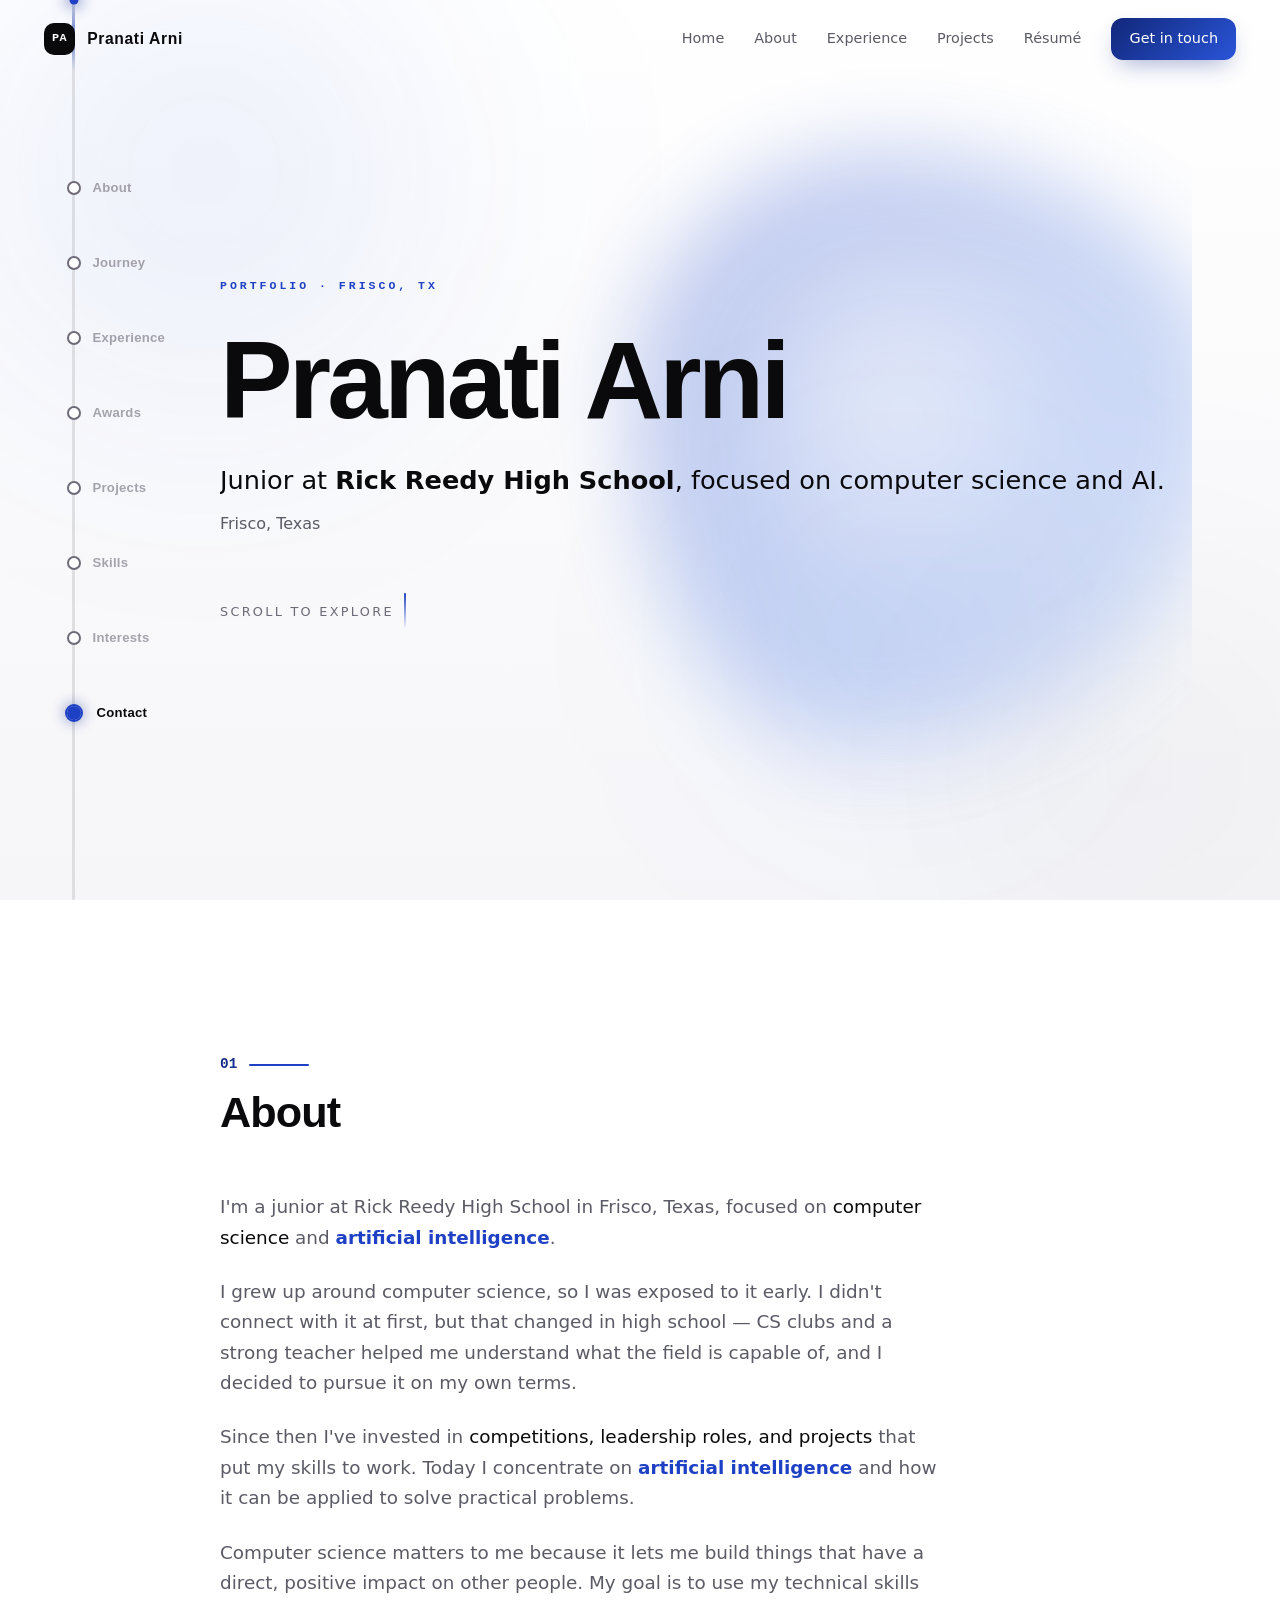
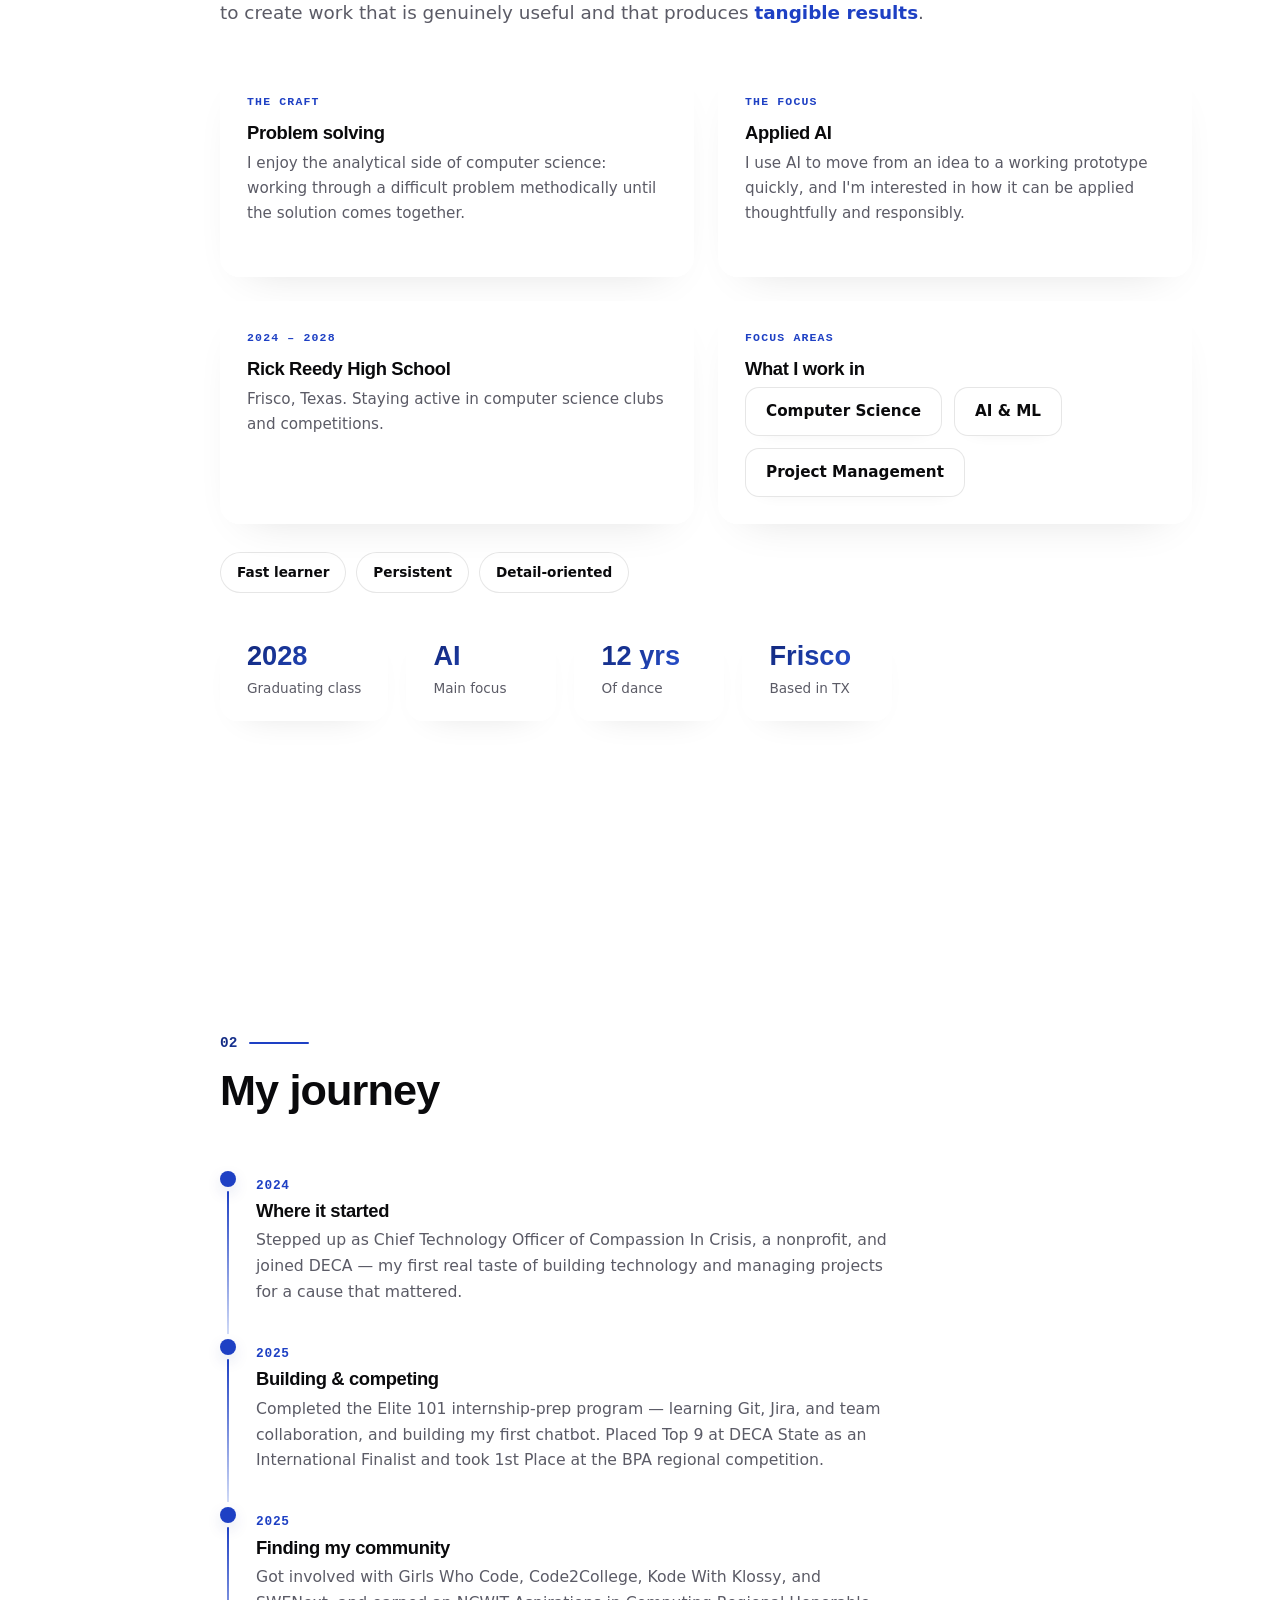
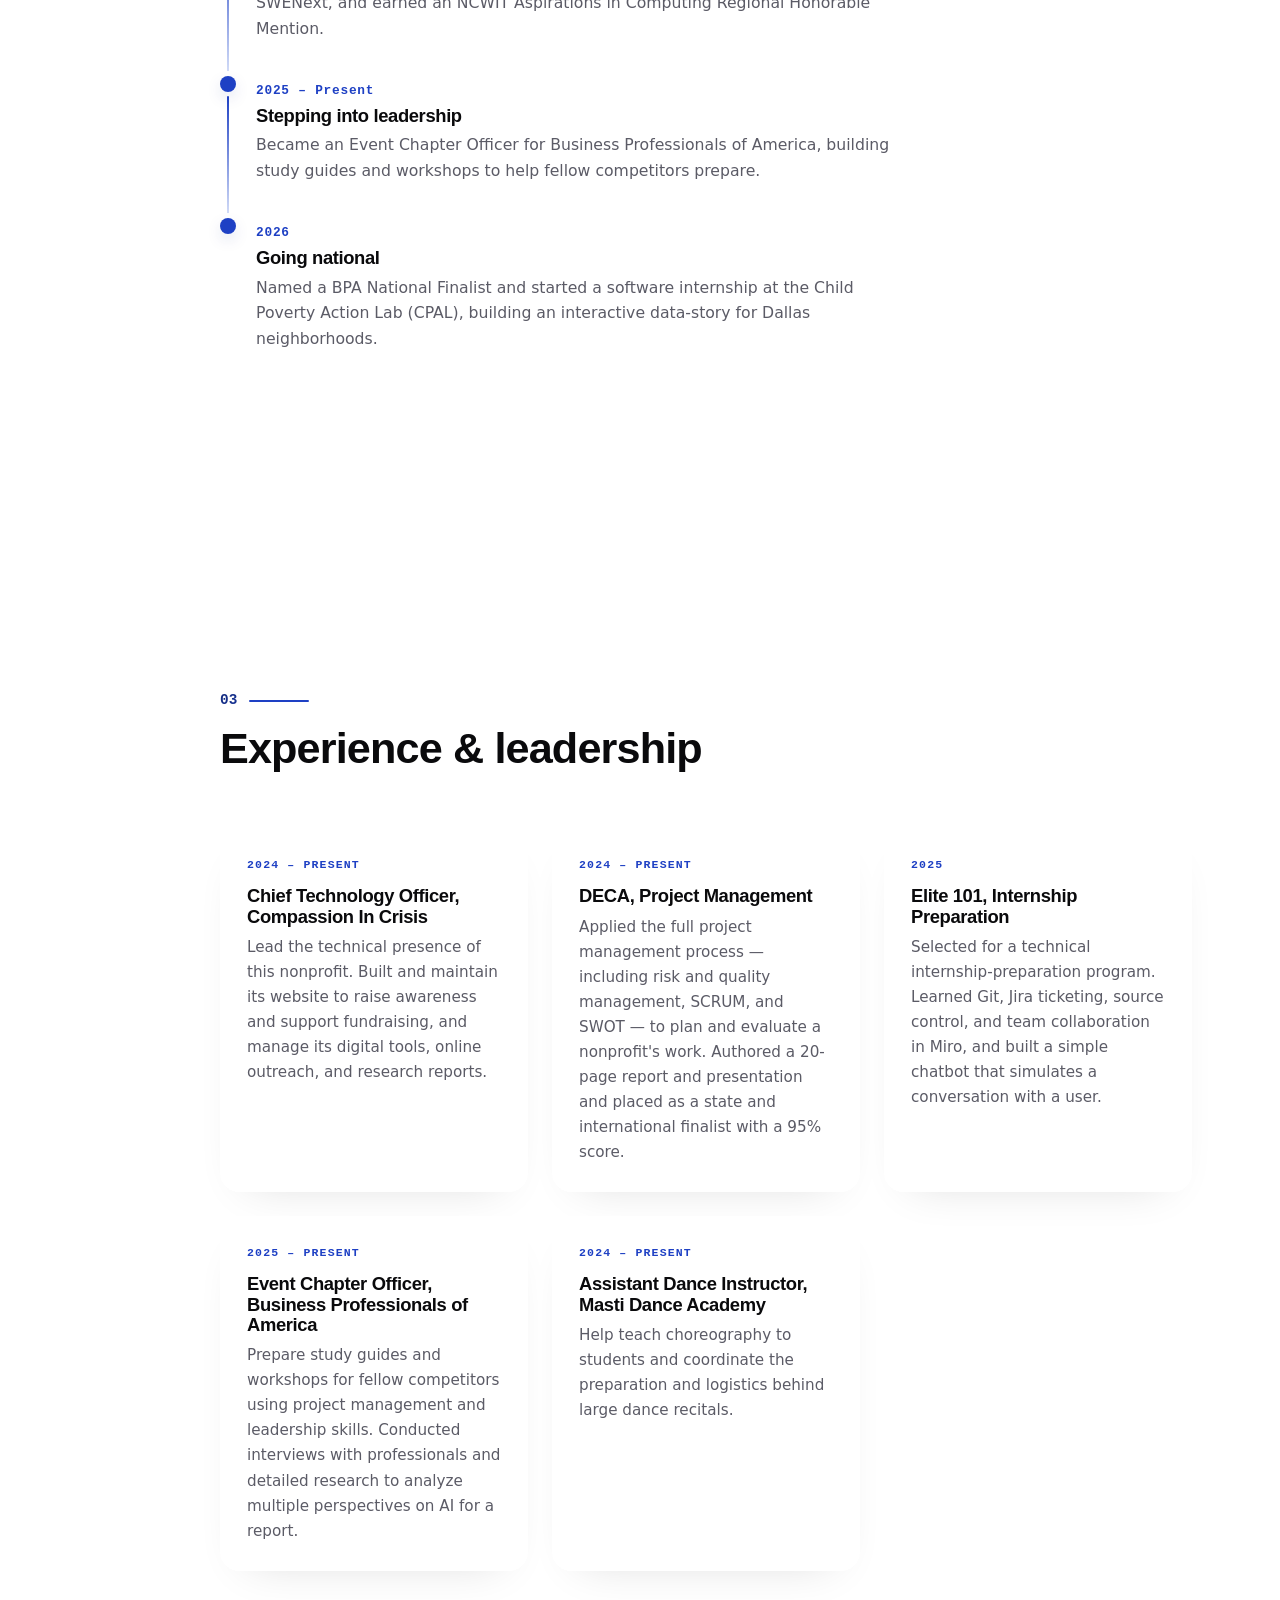
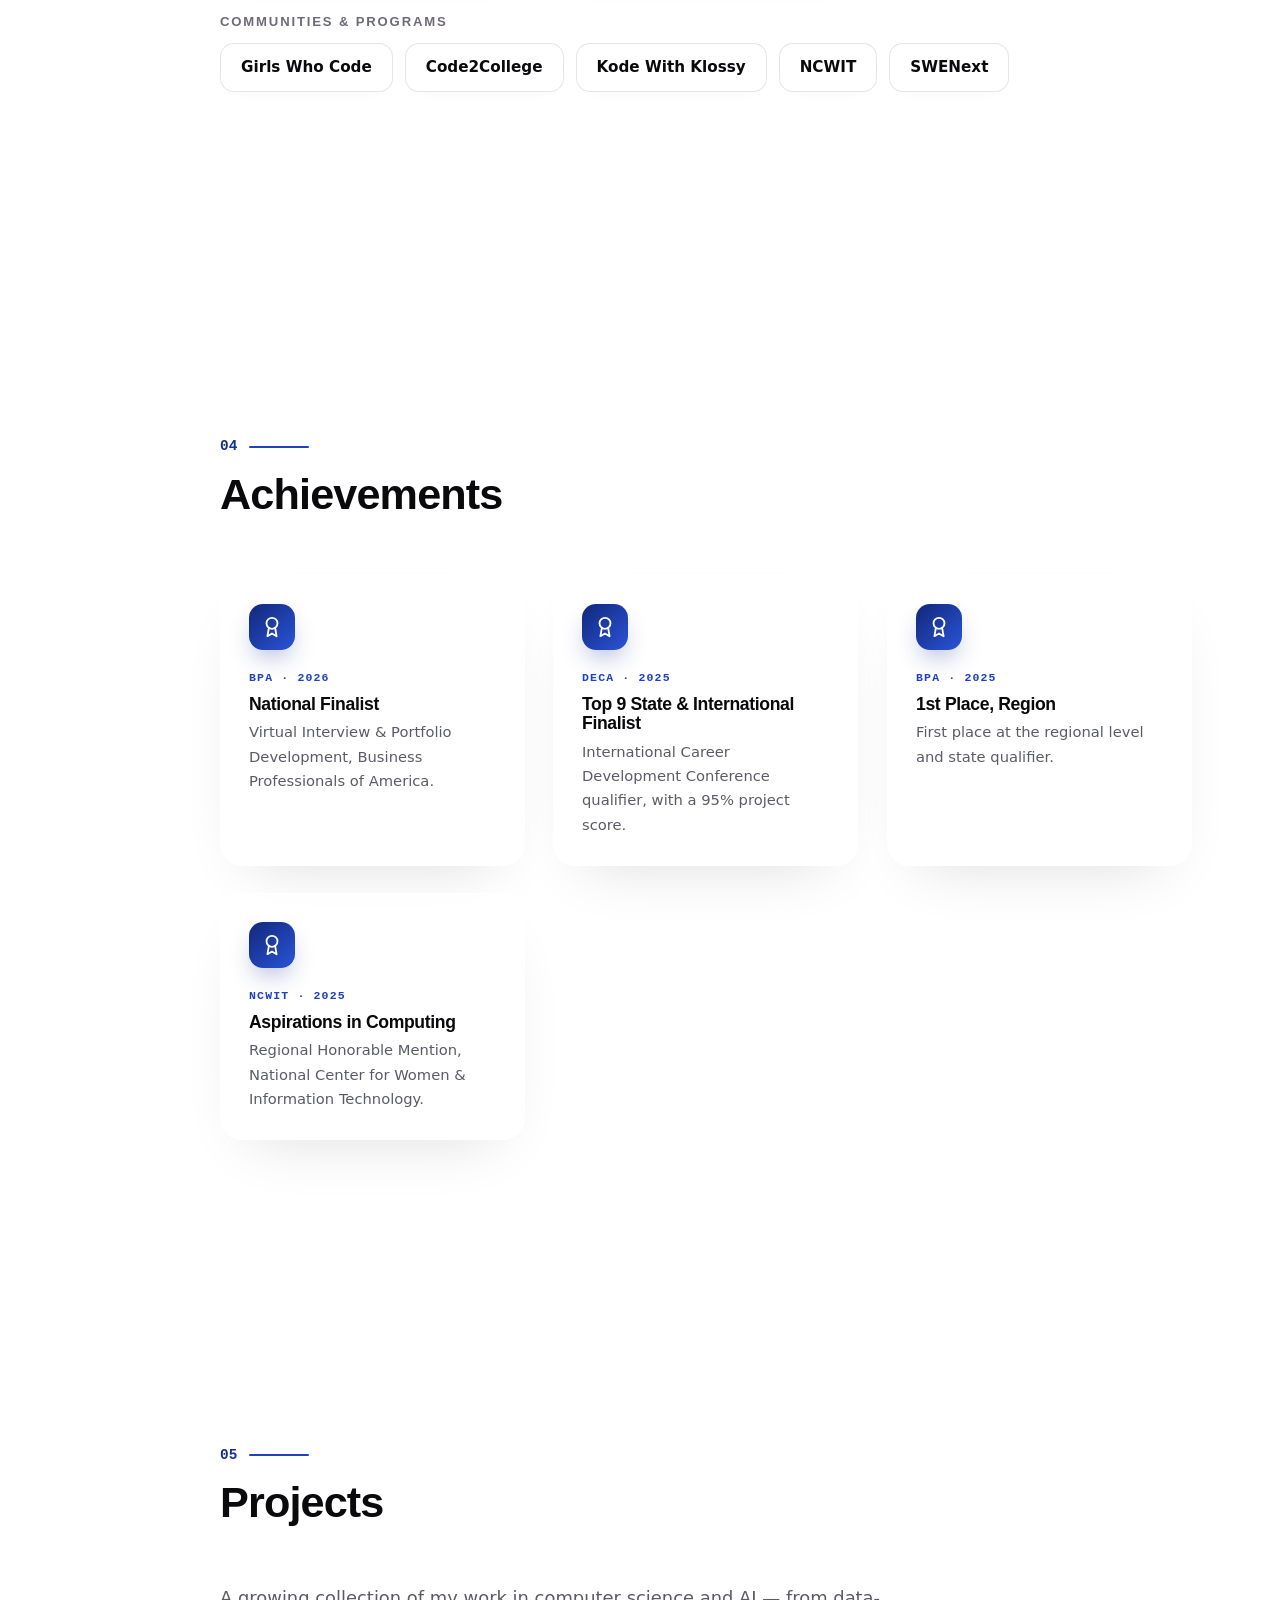
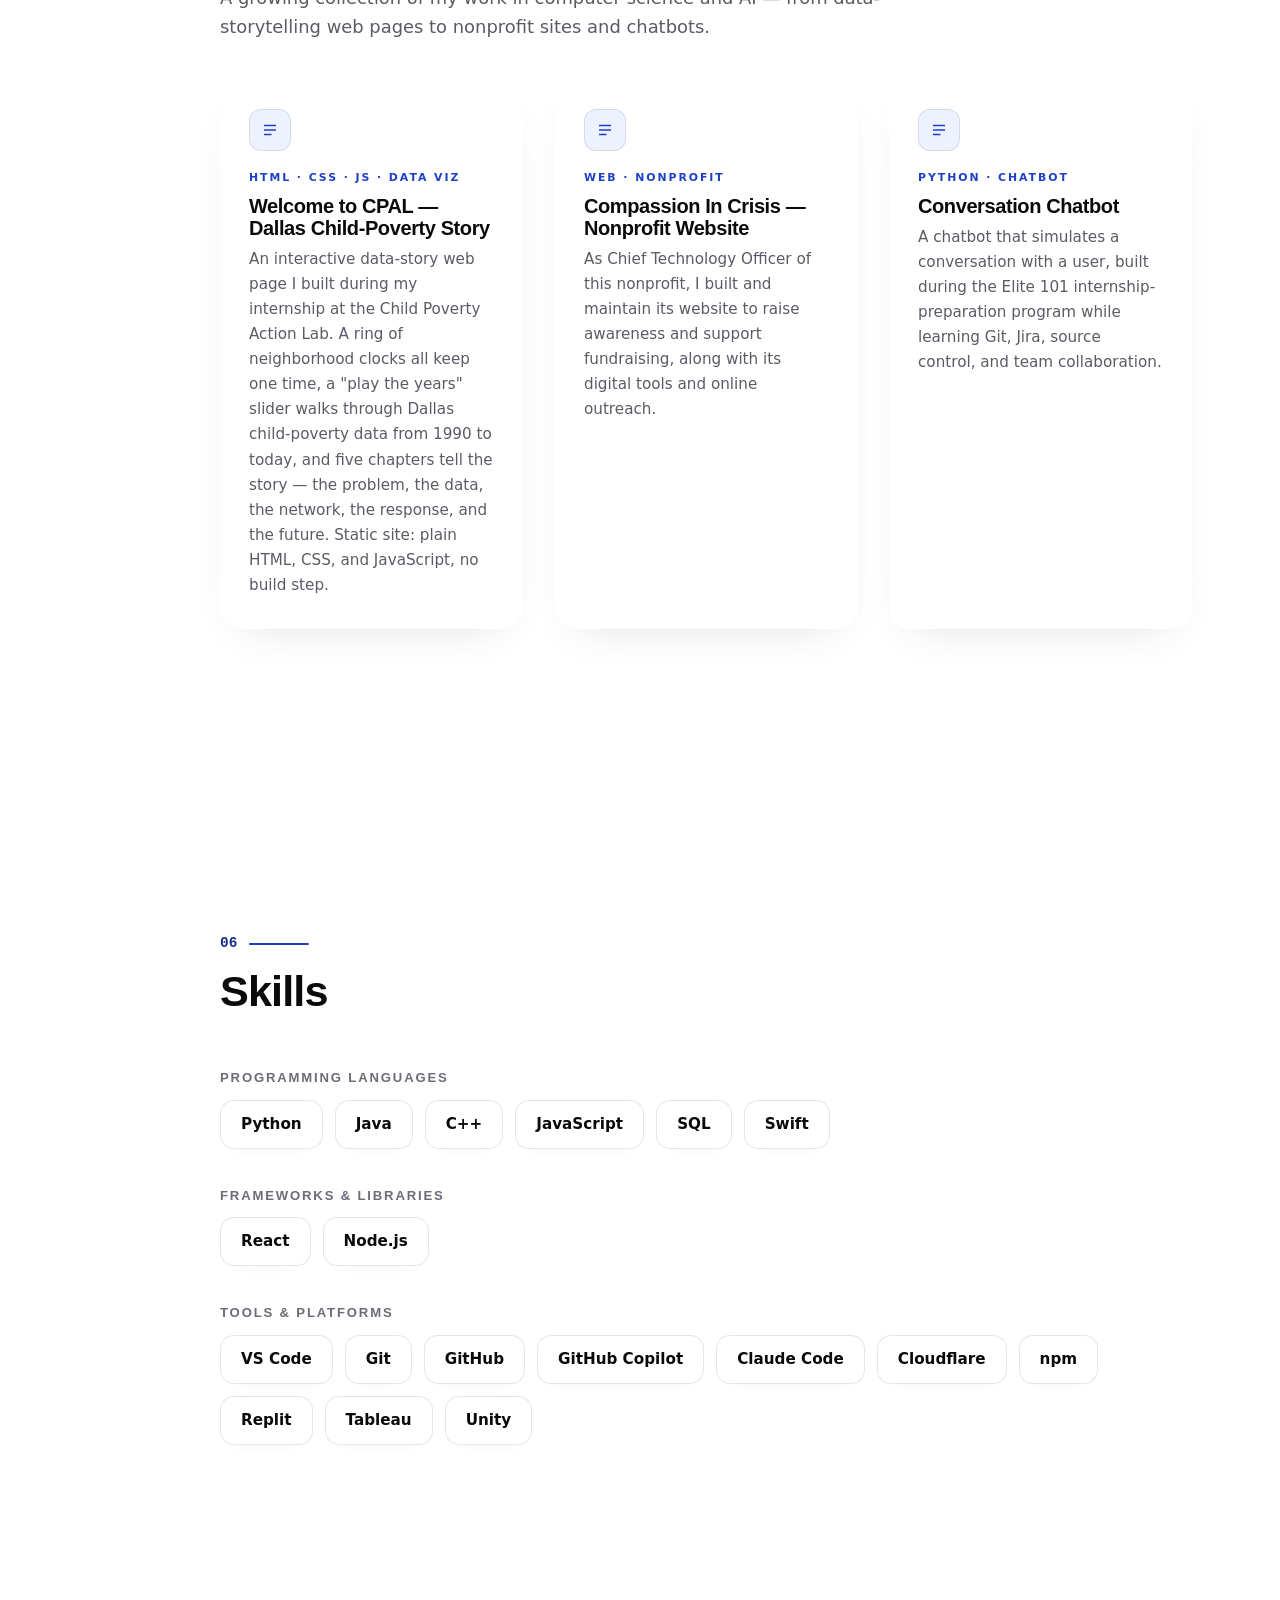
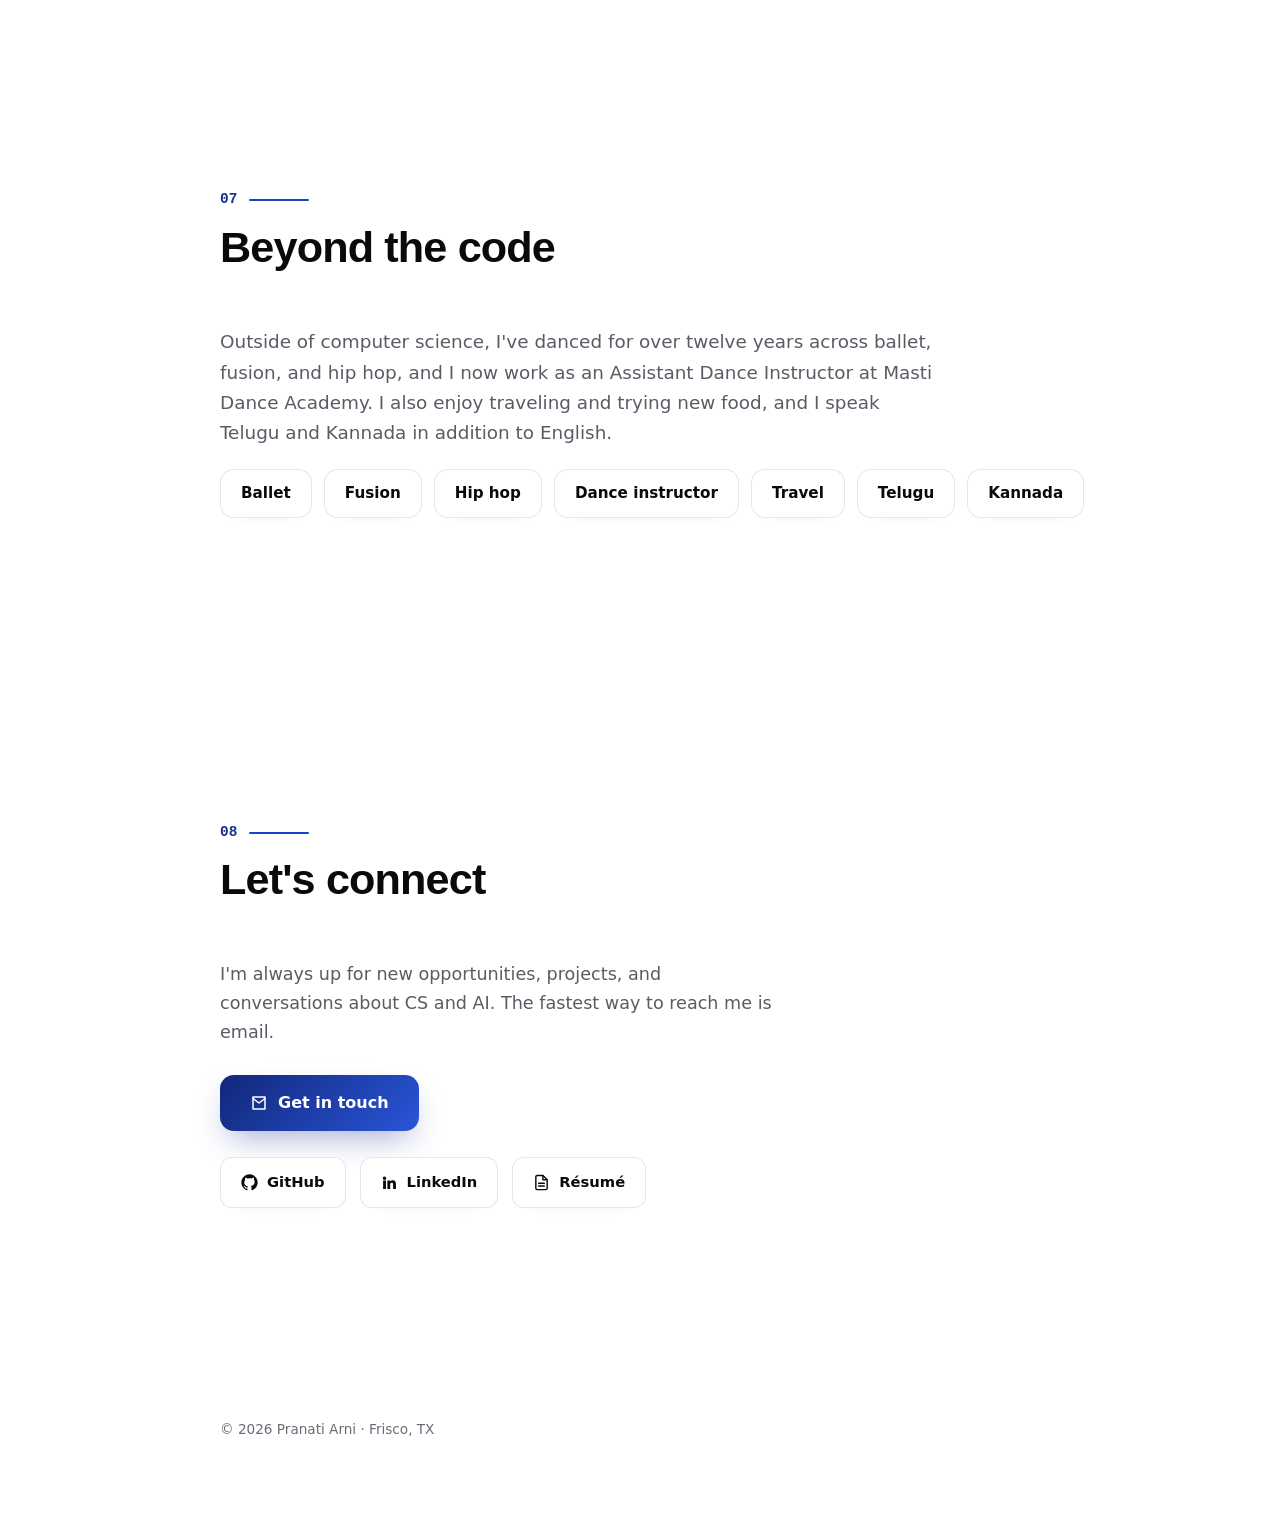
==== commit 6d0900dd: "Consolidate portfolio into a single scrolling page Fold About, Experience, and Projects content into" ====
--- a/about.html
+++ b/about.html
@@ -3,763 +3,12 @@
 <head>
   <meta charset="UTF-8" />
   <meta name="viewport" content="width=device-width, initial-scale=1.0" />
-  <meta name="theme-color" content="#ffffff" />
-
+  <meta http-equiv="refresh" content="0; url=index.html#about" />
+  <link rel="canonical" href="index.html#about" />
   <title>About · Pranati Arni</title>
-  <meta name="description" content="About Pranati Arni, a junior at Rick Reedy High School in Frisco, TX, focused on computer science and AI." />
-  <meta name="author" content="Pranati Arni" />
-  <meta property="og:type" content="website" />
-  <meta property="og:title" content="About · Pranati Arni" />
-  <meta property="og:description" content="Junior at Rick Reedy High School, Frisco, TX, focused on computer science and AI." />
-
-  <!-- Inline SVG favicon -->
-  <link rel="icon" href="data:image/svg+xml,%3Csvg xmlns='http://www.w3.org/2000/svg' viewBox='0 0 64 64'%3E%3Crect width='64' height='64' rx='16' fill='%231e40c4'/%3E%3Ctext x='50%25' y='55%25' dominant-baseline='middle' text-anchor='middle' font-family='Arial,Helvetica,sans-serif' font-weight='700' font-size='30' fill='%23ffffff'%3EPA%3C/text%3E%3C/svg%3E" />
-
-  <!-- Fonts (self-hosted — @font-face in styles.css) -->
-  <link rel="preload" href="fonts/space-grotesk.woff2" as="font" type="font/woff2" crossorigin />
-
-  <!-- styles:start (inlined from styles.css by inline-css.py — edit styles.css, then re-run) -->
-  <style>
-/* =================================================================
-   Pranati Arni — Portfolio styles (shared across all pages)
-   MONOCHROME + ELECTRIC: near-white surfaces, charcoal ink,
-   a single cobalt-blue accent. Editorial / premium / glassy.
-   ================================================================= */
-
-/* ---- self-hosted fonts (latin subset, variable woff2) ---- */
-@font-face {
-  font-family: "Space Grotesk";
-  font-style: normal;
-  font-weight: 500 700;
-  font-display: swap;
-  src: url("fonts/space-grotesk.woff2") format("woff2");
-}
-@font-face {
-  font-family: "Inter";
-  font-style: normal;
-  font-weight: 400 600;
-  font-display: swap;
-  src: url("fonts/inter.woff2") format("woff2");
-}
-@font-face {
-  font-family: "JetBrains Mono";
-  font-style: normal;
-  font-weight: 400 700;
-  font-display: swap;
-  src: url("fonts/jetbrains-mono.woff2") format("woff2");
-}
-
-:root {
-  /* ---- surfaces ---- */
-  --bg:     #ffffff;
-  --bg-2:   #f4f4f6;
-  --card:   #ffffff;
-  --glass:  rgba(255, 255, 255, 0.65);
-
-  /* ---- ink ---- */
-  --text:   #0a0a0c;
-  --muted:  #5b5b66;
-  --faint:  #6e6a77;
-
-  /* ---- lines + shadows ---- */
-  --border:    rgba(10, 10, 12, 0.10);
-  --border-hi: rgba(37, 99, 255, 0.45);          /* blue on hover/active */
-  --shadow:    rgba(10, 10, 12, 0.16);
-
-  /* ---- the single electric accent (deep royal blue) ---- */
-  --blue:        #1e40c4;
-  --blue-bright: #3b63e0;
-  --blue-glow:   rgba(20, 44, 140, 0.42);
-  --blue-grad:   linear-gradient(135deg, #11277a, #2a55d8);
-
-  /* ---- layout ---- */
-  --rail-x:        72px;
-  --content-pad:   220px;
-  --content-pad-r: 88px;
-  --maxw:          1040px;
-
-  --mono: "JetBrains Mono", ui-monospace, SFMono-Regular, Menlo, monospace;
-  --ease: cubic-bezier(0.22, 1, 0.36, 1);
-}
-
-* { box-sizing: border-box; margin: 0; padding: 0; }
-html { scroll-behavior: smooth; }
-
-body {
-  background: var(--bg);
-  color: var(--text);
-  font-family: "Inter", system-ui, -apple-system, Segoe UI, Roboto, sans-serif;
-  line-height: 1.65;
-  -webkit-font-smoothing: antialiased;
-  overflow-x: hidden;
-}
-
-/* very subtle base wash */
-body::before {
-  content: ""; position: fixed; inset: 0; z-index: -3; pointer-events: none;
-  background: linear-gradient(180deg, #ffffff 0%, #f6f6f9 100%);
-}
-
-h1, h2, h3 { font-family: "Space Grotesk", "Inter", sans-serif; line-height: 1.1; letter-spacing: -0.02em; color: var(--text); }
-a { color: inherit; text-decoration: none; }
-
-/* accessible keyboard focus ring */
-:focus-visible { outline: 2px solid var(--blue); outline-offset: 3px; border-radius: 4px; }
-
-.kicker {
-  font-family: var(--mono);
-  font-size: 0.72rem; letter-spacing: 0.26em; text-transform: uppercase;
-  font-weight: 600; color: var(--blue);
-}
-
-/* =================================================================
-   AMBIENT — faint drifting glows (kept very subtle on white)
-   ================================================================= */
-.bg-orbs { position: fixed; inset: 0; z-index: -2; pointer-events: none; overflow: hidden; }
-.orb { position: absolute; border-radius: 50%; filter: blur(120px); }
-.orb--1 {
-  width: 52vw; height: 52vw; top: -18%; left: -10%;
-  background: radial-gradient(circle, rgba(29,78,216,0.11), transparent 70%);
-  animation: drift1 34s ease-in-out infinite alternate;
-}
-.orb--2 {
-  width: 46vw; height: 46vw; bottom: -18%; right: -12%;
-  background: radial-gradient(circle, rgba(10,10,12,0.05), transparent 70%);
-  animation: drift2 40s ease-in-out infinite alternate;
-}
-.orb--3 {
-  width: 38vw; height: 38vw; top: 44%; left: 52%;
-  background: radial-gradient(circle, rgba(29,78,216,0.07), transparent 70%);
-  animation: drift3 46s ease-in-out infinite alternate;
-}
-@keyframes drift1 { from { transform: translate(0,0) scale(1); } to { transform: translate(9vw, 7vh) scale(1.12); } }
-@keyframes drift2 { from { transform: translate(0,0) scale(1); } to { transform: translate(-8vw,-6vh) scale(1.1); } }
-@keyframes drift3 { from { transform: translate(0,0) scale(1); } to { transform: translate(-6vw, 5vh) scale(0.92); } }
-
-.cursor-glow {
-  position: fixed; top: 0; left: 0;
-  width: 440px; height: 440px; margin: -220px 0 0 -220px;
-  border-radius: 50%;
-  background: radial-gradient(circle, rgba(29,78,216,0.11), transparent 65%);
-  pointer-events: none; z-index: 0; opacity: 0;
-  transition: opacity 0.5s ease; will-change: transform;
-}
-
-/* =================================================================
-   STICKY NAVBAR
-   ================================================================= */
-.nav {
-  position: fixed; top: 0; left: 0; right: 0; z-index: 60;
-  display: flex; align-items: center; justify-content: space-between;
-  padding: 18px clamp(20px, 4vw, 44px);
-  transition: padding 0.35s var(--ease), background 0.35s ease, border-color 0.35s ease, box-shadow 0.35s ease;
-  border-bottom: 1px solid transparent;
-}
-.nav.is-scrolled {
-  padding: 10px clamp(20px, 4vw, 44px);
-  background: rgba(255, 255, 255, 0.72);
-  -webkit-backdrop-filter: blur(16px) saturate(1.4);
-  backdrop-filter: blur(16px) saturate(1.4);
-  border-bottom: 1px solid var(--border);
-  box-shadow: 0 6px 26px -20px var(--shadow);
-}
-.nav__brand { display: flex; align-items: center; gap: 12px; z-index: 2; }
-.nav__mark {
-  font-family: var(--mono); font-weight: 700; font-size: 0.74rem; letter-spacing: 0.04em;
-  color: #fff; background: var(--text); border-radius: 10px; padding: 6px 8px;
-  transition: transform 0.3s ease, background 0.3s ease;
-}
-.nav__brand:hover .nav__mark { background: var(--blue); transform: translateY(-1px); }
-.nav__name { font-family: "Space Grotesk", sans-serif; font-weight: 600; letter-spacing: 0.04em; font-size: 0.98rem; }
-
-.nav__links { display: flex; align-items: center; gap: 30px; }
-.nav__links a { position: relative; font-size: 0.9rem; font-weight: 500; color: var(--muted); transition: color 0.3s ease; }
-.nav__links a:not(.nav__cta)::after {
-  content: ""; position: absolute; left: 0; bottom: -6px; height: 2px; width: 0;
-  background: var(--blue); border-radius: 2px; transition: width 0.3s var(--ease);
-}
-.nav__links a:not(.nav__cta):hover { color: var(--text); }
-.nav__links a:not(.nav__cta):hover::after { width: 100%; }
-.nav__links a.is-current { color: var(--text); }
-.nav__links a.is-current::after { width: 100%; }
-
-.nav__cta {
-  color: #fff !important; background: var(--blue-grad);
-  padding: 9px 18px; border-radius: 12px; font-weight: 600;
-  box-shadow: 0 10px 24px -8px var(--blue-glow);
-  transition: transform 0.25s var(--ease), box-shadow 0.25s ease;
-}
-.nav__cta:hover { transform: translateY(-2px); box-shadow: 0 14px 32px -8px var(--blue-glow); }
-
-.nav__toggle { display: none; flex-direction: column; gap: 5px; background: none; border: none; cursor: pointer; padding: 6px; z-index: 2; }
-.nav__toggle span { width: 24px; height: 2px; background: var(--text); border-radius: 2px; transition: transform 0.3s var(--ease), opacity 0.3s ease; }
-.nav__toggle.open span:nth-child(1) { transform: translateY(7px) rotate(45deg); }
-.nav__toggle.open span:nth-child(2) { opacity: 0; }
-.nav__toggle.open span:nth-child(3) { transform: translateY(-7px) rotate(-45deg); }
-
-@media (max-width: 760px) {
-  .nav__toggle { display: flex; }
-  .nav__links {
-    position: fixed; top: 0; right: 0; height: 100vh; width: min(80vw, 320px);
-    flex-direction: column; align-items: flex-start; justify-content: center; gap: 30px;
-    padding: 40px;
-    background: rgba(255, 255, 255, 0.97);
-    -webkit-backdrop-filter: blur(16px); backdrop-filter: blur(16px);
-    border-left: 1px solid var(--border);
-    box-shadow: -20px 0 60px -30px var(--shadow);
-    transform: translateX(100%); transition: transform 0.4s var(--ease);
-  }
-  .nav__links.open { transform: translateX(0); }
-  .nav__links a { font-size: 1.1rem; }
-}
-
-/* =================================================================
-   THE RAIL (home only)
-   ================================================================= */
-.rail { position: fixed; top: 0; left: var(--rail-x); height: 100vh; width: 3px; z-index: 50; }
-.rail__track { position: absolute; inset: 0; width: 3px; background: rgba(10,10,12,0.10); border-radius: 3px; overflow: hidden; }
-.rail__track::after {
-  content: ""; position: absolute; left: 0; width: 3px; height: 70px;
-  background: linear-gradient(transparent, var(--blue), transparent);
-  opacity: 0.6; border-radius: 3px; animation: railshimmer 4.5s linear infinite;
-}
-@keyframes railshimmer { from { top: -70px; } to { top: 100%; } }
-.rail__fill {
-  position: absolute; top: 0; left: 0; width: 3px; height: 0%;
-  background: var(--blue-grad);
-  box-shadow: 0 0 12px 1px var(--blue-glow);
-  border-radius: 3px; transition: height 0.12s linear;
-}
-.rail__comet {
-  position: absolute; left: 1.5px; top: 0%;
-  width: 9px; height: 9px; transform: translate(-50%, -50%);
-  border-radius: 50%; background: var(--blue);
-  box-shadow: 0 0 14px 4px var(--blue-glow); transition: top 0.12s linear;
-}
-.rail__nodes { position: absolute; top: 50%; left: 1.5px; transform: translateY(-50%); display: flex; flex-direction: column; gap: 60px; }
-.node {
-  display: flex; align-items: center; gap: 16px;
-  background: none; border: none; cursor: pointer; color: var(--faint);
-  transform: translateX(-7px); transition: color 0.3s var(--ease);
-}
-.node__dot {
-  position: relative; width: 14px; height: 14px; flex: 0 0 auto;
-  border-radius: 50%; background: var(--bg); border: 2px solid var(--faint);
-  transition: all 0.35s var(--ease);
-}
-.node__label {
-  font-family: "Space Grotesk", sans-serif;
-  font-size: 0.82rem; font-weight: 600; letter-spacing: 0.02em;
-  white-space: nowrap; opacity: 0.6; transform: translateX(-4px); transition: all 0.35s var(--ease);
-}
-.node:hover { color: var(--text); }
-.node:hover .node__dot { border-color: var(--blue); }
-.node:hover .node__label { opacity: 1; transform: translateX(0); }
-.node.is-active { color: var(--text); }
-.node.is-active .node__dot { border-color: var(--blue); background: var(--blue); box-shadow: 0 0 14px 3px var(--blue-glow); }
-.node.is-active .node__dot::after {
-  content: ""; position: absolute; inset: -4px; border-radius: 50%;
-  border: 2px solid var(--blue); animation: pulsering 2.4s var(--ease) infinite;
-}
-@keyframes pulsering { 0% { transform: scale(0.8); opacity: 0.6; } 70%,100% { transform: scale(2.1); opacity: 0; } }
-.node.is-active .node__label { opacity: 1; transform: translateX(0); color: var(--text); }
-
-/* =================================================================
-   LAYOUT
-   ================================================================= */
-main.with-rail { padding-left: var(--content-pad); padding-right: var(--content-pad-r); }
-section { max-width: var(--maxw); margin: 0 auto; padding: 150px 0; scroll-margin-top: 88px; }
-.section-head { margin-bottom: 56px; }
-.section-head .num {
-  font-family: var(--mono); font-weight: 700;
-  background: var(--blue-grad); -webkit-background-clip: text; background-clip: text; color: transparent;
-  font-size: 0.9rem; margin-bottom: 12px; display: inline-flex; align-items: center; gap: 12px;
-}
-.section-head .num::after { content: ""; width: 60px; height: 2px; border-radius: 2px; background: var(--blue); animation: barpulse 3.6s ease-in-out infinite; }
-@keyframes barpulse { 0%,100% { width: 42px; opacity: 0.5; } 50% { width: 82px; opacity: 1; } }
-.section-head h2, .page-head h1 { font-size: clamp(1.9rem, 4vw, 2.7rem); font-weight: 700; }
-
-/* ---- Hero ---- */
-.hero {
-  position: relative; overflow: hidden; min-height: 100vh;
-  display: flex; flex-direction: column; justify-content: center;
-  max-width: var(--maxw); margin: 0 auto;
-}
-.hero__content { position: relative; z-index: 3; }
-
-.hero__glow-wrap {
-  position: absolute; right: -40px; top: 50%; transform: translateY(-50%);
-  width: 600px; height: 600px; max-width: 86vw;
-  z-index: 0; pointer-events: none; will-change: transform; transition: transform 0.6s var(--ease);
-}
-.hero__glow {
-  width: 100%; height: 100%;
-  background: linear-gradient(135deg, #1e40c4, #4f7fe6 60%, #9bb8f5);
-  filter: blur(42px); opacity: 0.28;
-  border-radius: 42% 58% 63% 37% / 41% 44% 56% 59%;
-  animation: blobMorph 14s ease-in-out infinite, blobSpin 34s linear infinite;
-}
-.hero__glow::after {
-  content: ""; position: absolute; inset: 14% 20%;
-  background: radial-gradient(circle at 40% 40%, rgba(255,255,255,0.6), transparent 60%);
-  border-radius: inherit;
-}
-@keyframes blobMorph { 0%,100% { border-radius: 42% 58% 63% 37% / 41% 44% 56% 59%; } 50% { border-radius: 58% 42% 38% 62% / 63% 51% 49% 37%; } }
-@keyframes blobSpin { from { transform: rotate(0); } to { transform: rotate(360deg); } }
-
-.hero__content > * { opacity: 0; transform: translateY(20px); filter: blur(6px); animation: softIn 1s var(--ease) forwards; }
-.hero__content > *:nth-child(1) { animation-delay: 0.10s; }
-.hero__content > *:nth-child(2) { animation-delay: 0.24s; }
-.hero__content > *:nth-child(3) { animation-delay: 0.38s; }
-.hero__content > *:nth-child(4) { animation-delay: 0.50s; }
-.hero__content > *:nth-child(5) { animation-delay: 0.62s; }
-@keyframes softIn { to { opacity: 1; transform: none; filter: blur(0); } }
-
-.hero h1 { font-size: clamp(3rem, 11vw, 6.8rem); font-weight: 700; margin: 24px 0 18px; letter-spacing: -0.035em; }
-.hero .role { font-size: clamp(1.1rem, 3vw, 1.6rem); color: var(--text); font-weight: 500; }
-.hero .role b { color: var(--text); font-weight: 700; }
-.hero .loc { color: var(--muted); margin-top: 10px; font-size: 1rem; }
-
-.scroll-hint { margin-top: 56px; display: inline-flex; align-items: center; gap: 10px; color: var(--faint); font-size: 0.8rem; letter-spacing: 0.18em; text-transform: uppercase; }
-.scroll-hint .arrow { width: 2px; height: 36px; border-radius: 2px; background: linear-gradient(var(--blue), transparent); animation: drip 1.8s var(--ease) infinite; }
-@keyframes drip {
-  0% { transform: scaleY(0); transform-origin: top; opacity: 0; }
-  40% { transform: scaleY(1); transform-origin: top; opacity: 1; }
-  60% { transform: scaleY(1); transform-origin: bottom; opacity: 1; }
-  100% { transform: scaleY(0); transform-origin: bottom; opacity: 0; }
-}
-
-/* ---- About ---- */
-.about p { color: var(--muted); font-size: 1.15rem; margin-bottom: 24px; max-width: 720px; }
-.about p .hl { color: var(--text); font-weight: 500; }
-.about p .accent { color: var(--blue); font-weight: 600; }
-
-.traits { display: flex; flex-wrap: wrap; gap: 10px; margin-top: 28px; }
-.trait {
-  font-size: 0.85rem; padding: 8px 16px; border: 1px solid var(--border); border-radius: 999px;
-  color: var(--text); background: #fff; font-weight: 600;
-  animation: bob 4.4s ease-in-out infinite;
-}
-.traits .trait:nth-child(2) { animation-delay: 0.7s; }
-.traits .trait:nth-child(3) { animation-delay: 1.4s; }
-@keyframes bob { 0%,100% { transform: translateY(0); } 50% { transform: translateY(-6px); } }
-
-/* =================================================================
-   PROJECTS (cards, both pages)
-   ================================================================= */
-.projects-grid { display: grid; grid-template-columns: repeat(auto-fit, minmax(300px, 1fr)); gap: 32px; perspective: 1000px; }
-.card {
-  position: relative; padding: 30px 28px; border-radius: 22px;
-  background: var(--glass);
-  -webkit-backdrop-filter: blur(18px) saturate(1.3); backdrop-filter: blur(18px) saturate(1.3);
-  border: 1px solid rgba(255,255,255,0.6); min-height: 210px;
-  display: flex; flex-direction: column;
-  transform-style: preserve-3d; will-change: transform;
-  box-shadow: 0 18px 44px -26px var(--shadow);
-  transition: transform 0.12s ease-out, border-color 0.4s var(--ease), box-shadow 0.4s var(--ease);
-  animation: cardfloat 6.5s ease-in-out infinite;
-}
-.projects-grid .card:nth-child(2) { animation-delay: 1.3s; }
-.projects-grid .card:nth-child(3) { animation-delay: 0.6s; }
-.projects-grid .card:nth-child(4) { animation-delay: 1.9s; }
-@keyframes cardfloat { 0%,100% { transform: translateY(0); } 50% { transform: translateY(-9px); } }
-.card:hover { border-color: var(--border-hi); box-shadow: 0 26px 56px -26px var(--blue-glow); }
-.card__inner { transition: transform 0.12s ease-out; transform-style: preserve-3d; }
-.card__glare {
-  position: absolute; inset: 0; border-radius: 22px;
-  background: radial-gradient(240px circle at var(--gx,50%) var(--gy,0%), rgba(29,78,216,0.13), transparent 60%);
-  opacity: 0; transition: opacity 0.3s ease; pointer-events: none;
-}
-.card:hover .card__glare { opacity: 1; }
-.card::before {
-  content: ""; position: absolute; top: 0; left: 0; height: 2px; width: 100%;
-  background: linear-gradient(90deg, transparent, var(--blue), transparent);
-  transform: translateX(-100%); opacity: 0; transition: opacity 0.3s ease;
-}
-.card:hover::before { opacity: 1; animation: scan 1.6s linear infinite; }
-@keyframes scan { from { transform: translateX(-100%); } to { transform: translateX(100%); } }
-
-.card.is-soon { border-style: dashed; border-color: rgba(10,10,12,0.16); background: linear-gradient(180deg, #fff, #f6f6f9); }
-.card.is-soon:hover { border-color: var(--border-hi); }
-/* a slow living shimmer so placeholders read as "in progress", not dead */
-.card.is-soon::after {
-  content: ""; position: absolute; inset: 0; border-radius: 22px; pointer-events: none;
-  background: linear-gradient(110deg, transparent 32%, rgba(30,64,196,0.07) 50%, transparent 68%);
-  background-size: 220% 100%;
-  animation: soonsheen 4.5s linear infinite;
-}
-@keyframes soonsheen { from { background-position: 200% 0; } to { background-position: -60% 0; } }
-.card__icon {
-  width: 42px; height: 42px; border-radius: 12px; display: grid; place-items: center;
-  background: #eef2ff; border: 1px solid var(--border); color: var(--blue);
-  margin-bottom: 18px; font-size: 1.1rem;
-}
-.card.is-soon .card__icon { border-style: dashed; background: #f4f4f6; color: var(--faint); }
-.card__tag { font-size: 0.68rem; letter-spacing: 0.18em; text-transform: uppercase; color: var(--blue); font-weight: 700; margin-bottom: 8px; }
-.card.is-soon .card__tag { color: var(--faint); }
-.card h3 { font-size: 1.25rem; font-weight: 600; margin-bottom: 8px; }
-.card.is-soon h3 { color: var(--muted); }
-.card p { color: var(--muted); font-size: 0.95rem; flex: 1; }
-.card__link { margin-top: 16px; font-size: 0.85rem; font-weight: 700; color: var(--blue); display: inline-flex; align-items: center; gap: 6px; }
-.card__soon-flag { margin-top: 16px; font-size: 0.78rem; letter-spacing: 0.16em; text-transform: uppercase; color: var(--faint); display: inline-flex; align-items: center; gap: 7px; }
-
-.more-link {
-  display: inline-flex; align-items: center; gap: 10px; margin-top: 44px;
-  font-family: var(--mono); font-size: 0.85rem; letter-spacing: 0.08em; font-weight: 600;
-  color: var(--text); border: 1px solid var(--border); padding: 13px 24px; border-radius: 12px;
-  transition: all 0.3s var(--ease);
-}
-.more-link:hover { border-color: var(--blue); color: var(--blue); transform: translateY(-2px); box-shadow: 0 12px 28px -14px var(--blue-glow); }
-
-/* =================================================================
-   SKILLS
-   ================================================================= */
-.skill-group { margin-bottom: 40px; }
-.skill-group h3 { font-size: 0.82rem; letter-spacing: 0.14em; text-transform: uppercase; color: var(--faint); margin-bottom: 14px; font-family: "Inter", sans-serif; font-weight: 700; }
-.tags { display: flex; flex-wrap: wrap; gap: 12px; }
-.tag {
-  padding: 11px 20px; border-radius: 14px; background: #fff; border: 1px solid var(--border);
-  font-size: 0.95rem; font-weight: 600; color: var(--text);
-  box-shadow: 0 8px 20px -18px var(--shadow);
-  transition: all 0.3s var(--ease); animation: tagpulse 5s ease-in-out infinite;
-}
-.tags .tag:nth-child(2) { animation-delay: 0.8s; }
-.tags .tag:nth-child(3) { animation-delay: 1.6s; }
-@keyframes tagpulse {
-  0%,100% { box-shadow: 0 8px 20px -18px var(--shadow); border-color: var(--border); }
-  50%     { box-shadow: 0 10px 24px -16px var(--blue-glow); border-color: rgba(29,78,216,0.28); }
-}
-.tag:hover { transform: translateY(-3px); border-color: var(--blue); color: var(--blue); }
-
-/* =================================================================
-   CONTACT
-   ================================================================= */
-.contact p { color: var(--muted); font-size: 1.1rem; max-width: 560px; margin-bottom: 28px; }
-.cta {
-  display: inline-flex; align-items: center; gap: 10px; padding: 15px 30px; border-radius: 14px;
-  background: var(--blue-grad); color: #fff; font-weight: 700; font-size: 1rem;
-  box-shadow: 0 14px 32px -10px var(--blue-glow);
-  transition: transform 0.3s var(--ease), box-shadow 0.3s var(--ease); animation: ctapulse 3.4s ease-in-out infinite;
-}
-.cta:hover { transform: translateY(-3px); box-shadow: 0 20px 46px -10px var(--blue-glow); }
-@keyframes ctapulse { 0%,100% { box-shadow: 0 14px 32px -12px var(--blue-glow); } 50% { box-shadow: 0 16px 48px -8px var(--blue-glow); } }
-
-.links { display: flex; flex-wrap: wrap; gap: 14px; margin-top: 26px; }
-.link-chip {
-  display: inline-flex; align-items: center; gap: 9px; padding: 12px 20px; border-radius: 12px;
-  border: 1px solid var(--border); background: #fff; color: var(--text); font-size: 0.92rem; font-weight: 600;
-  box-shadow: 0 8px 20px -18px var(--shadow); transition: all 0.3s var(--ease);
-}
-.link-chip:hover { border-color: var(--blue); color: var(--blue); transform: translateY(-2px); }
-.link-chip.is-todo { color: var(--faint); border-style: dashed; }
-.link-chip svg { width: 17px; height: 17px; }
-
-footer { padding: 60px 0 90px; color: var(--faint); font-size: 0.85rem; max-width: var(--maxw); margin: 0 auto; }
-
-/* =================================================================
-   SUBPAGES (About / Experience)
-   ================================================================= */
-.page { max-width: 1100px; margin: 0 auto; padding: 130px 40px 40px; }
-.page-head { margin: 0 0 64px; }
-.page-head h1 { font-size: clamp(2.5rem, 7vw, 4.5rem); margin-top: 14px; }
-.page-sub { color: var(--muted); max-width: 620px; margin-top: 18px; font-size: 1.12rem; }
-.back-link { display: inline-flex; align-items: center; gap: 8px; font-family: var(--mono); font-size: 0.78rem; letter-spacing: 0.12em; text-transform: uppercase; font-weight: 600; color: var(--blue); transition: color 0.3s var(--ease); }
-.back-link:hover { color: var(--blue-bright); }
-
-.block { margin-bottom: 76px; }
-.block:last-of-type { margin-bottom: 0; }
-.block > p { color: var(--muted); font-size: 1.12rem; margin-bottom: 20px; max-width: 720px; }
-.block > p .hl { color: var(--text); font-weight: 500; }
-.block > p .accent { color: var(--blue); font-weight: 600; }
-
-.stats { display: flex; flex-wrap: wrap; gap: 18px; margin: 8px 0; }
-.stat {
-  background: var(--glass);
-  -webkit-backdrop-filter: blur(16px) saturate(1.3); backdrop-filter: blur(16px) saturate(1.3);
-  border: 1px solid rgba(255,255,255,0.6); border-radius: 18px; padding: 20px 26px; min-width: 150px;
-  box-shadow: 0 16px 36px -26px var(--shadow);
-  transition: transform 0.3s var(--ease), box-shadow 0.3s ease, border-color 0.3s ease;
-}
-.stat:hover { transform: translateY(-4px); border-color: var(--border-hi); box-shadow: 0 22px 44px -24px var(--blue-glow); }
-.stat__num {
-  font-family: "Space Grotesk", sans-serif; font-weight: 700; font-size: 1.7rem; line-height: 1;
-  background: var(--blue-grad); -webkit-background-clip: text; background-clip: text; color: transparent;
-}
-.stat__label { color: var(--muted); font-size: 0.85rem; margin-top: 8px; }
-
-.info-grid { display: grid; grid-template-columns: repeat(auto-fit, minmax(260px, 1fr)); gap: 24px; }
-.info-card {
-  background: var(--glass);
-  -webkit-backdrop-filter: blur(18px) saturate(1.3); backdrop-filter: blur(18px) saturate(1.3);
-  border: 1px solid rgba(255,255,255,0.6); border-radius: 20px; padding: 26px;
-  box-shadow: 0 18px 44px -28px var(--shadow);
-  transition: transform 0.3s var(--ease), box-shadow 0.3s ease, border-color 0.3s ease;
-}
-.info-card:hover { transform: translateY(-5px); border-color: var(--border-hi); box-shadow: 0 26px 52px -26px var(--blue-glow); }
-.info-card h3 { font-size: 1.15rem; font-weight: 600; margin-bottom: 8px; }
-.info-card .meta { font-family: var(--mono); font-size: 0.72rem; letter-spacing: 0.1em; text-transform: uppercase; margin-bottom: 12px; color: var(--blue); font-weight: 700; }
-.info-card p { color: var(--muted); font-size: 0.95rem; }
-
-.timeline { display: flex; flex-direction: column; }
-.tl-item { display: flex; gap: 20px; }
-.tl-item__rail { display: flex; flex-direction: column; align-items: center; flex: 0 0 auto; }
-.tl-dot { width: 16px; height: 16px; border-radius: 50%; background: var(--blue); flex: 0 0 auto; box-shadow: 0 6px 16px -4px var(--blue-glow), 0 0 0 5px var(--bg); }
-.tl-line { width: 2px; flex: 1; min-height: 26px; background: linear-gradient(var(--blue), rgba(29,78,216,0.2)); margin: 4px 0; border-radius: 2px; }
-.tl-item:last-child .tl-line { display: none; }
-.tl-body { padding-bottom: 34px; }
-.tl-year { font-family: var(--mono); font-weight: 700; font-size: 0.8rem; letter-spacing: 0.06em; color: var(--blue); }
-.tl-body h3 { font-size: 1.15rem; font-weight: 600; margin: 4px 0 6px; }
-.tl-body p { color: var(--muted); font-size: 0.98rem; max-width: 640px; }
-
-/* =================================================================
-   FLOATING ACHIEVEMENTS (home)
-   ================================================================= */
-.ach-grid { display: grid; grid-template-columns: repeat(auto-fit, minmax(240px, 1fr)); gap: 28px; margin-top: 8px; }
-.ach-card {
-  position: relative; border-radius: 22px; padding: 28px;
-  background: var(--glass);
-  -webkit-backdrop-filter: blur(20px) saturate(1.4); backdrop-filter: blur(20px) saturate(1.4);
-  border: 1px solid rgba(255,255,255,0.6);
-  box-shadow: 0 26px 60px -32px var(--shadow); will-change: transform;
-  animation: achFloat 7s ease-in-out infinite;
-}
-.ach-grid .ach-card:nth-child(2) { animation-delay: 1.6s; }
-.ach-grid .ach-card:nth-child(3) { animation-delay: 0.8s; }
-@keyframes achFloat {
-  0%, 100% { transform: translateY(0) rotate(-0.6deg); }
-  50%      { transform: translateY(-8px) rotate(0.6deg); }
-}
-.ach-card__badge { width: 46px; height: 46px; border-radius: 14px; display: grid; place-items: center; color: #fff; background: var(--blue-grad); box-shadow: 0 12px 26px -8px var(--blue-glow); margin-bottom: 18px; }
-.ach-card__badge svg { width: 22px; height: 22px; }
-.ach-card .meta { font-family: var(--mono); font-size: 0.72rem; letter-spacing: 0.1em; text-transform: uppercase; font-weight: 700; margin-bottom: 8px; color: var(--blue); }
-.ach-card h3 { font-size: 1.1rem; font-weight: 600; margin-bottom: 6px; }
-.ach-card p { color: var(--muted); font-size: 0.92rem; }
-
-/* =================================================================
-   RÉSUMÉ PAGE
-   ================================================================= */
-.resume-toolbar { display: flex; flex-wrap: wrap; gap: 12px; margin: 8px 0 28px; }
-.resume-btn {
-  display: inline-flex; align-items: center; gap: 8px; font-family: var(--mono); font-size: 0.82rem; font-weight: 600; letter-spacing: 0.04em;
-  padding: 12px 20px; border-radius: 12px; cursor: pointer; border: 1px solid var(--border); background: #fff; color: var(--text);
-  transition: transform 0.3s var(--ease), box-shadow 0.3s ease, border-color 0.3s ease, color 0.3s ease;
-}
-.resume-btn:hover { transform: translateY(-2px); border-color: var(--blue); color: var(--blue); box-shadow: 0 10px 24px -14px var(--blue-glow); }
-.resume-btn--primary { background: var(--blue-grad); color: #fff; border-color: transparent; box-shadow: 0 12px 28px -10px var(--blue-glow); }
-.resume-btn--primary:hover { color: #fff; }
-.resume-btn svg { width: 16px; height: 16px; }
-
-.resume-sheet { background: #fff; border: 1px solid var(--border); border-radius: 20px; padding: clamp(28px, 5vw, 56px); max-width: 880px; box-shadow: 0 26px 64px -34px var(--shadow); }
-.r-head h2 { font-size: clamp(1.7rem, 5vw, 2.2rem); font-weight: 700; margin-bottom: 8px; }
-.r-contact { font-family: var(--mono); font-size: 0.85rem; color: var(--muted); line-height: 1.9; }
-.r-contact a { color: var(--blue); }
-.resume-sheet h3 { font-family: "Space Grotesk", sans-serif; font-size: 0.9rem; font-weight: 700; letter-spacing: 0.14em; text-transform: uppercase; margin: 32px 0 16px; padding-bottom: 8px; position: relative; }
-.resume-sheet h3::after { content: ""; position: absolute; left: 0; bottom: 0; width: 46px; height: 3px; border-radius: 3px; background: var(--blue); }
-.r-entry { margin-bottom: 18px; }
-.r-entry__top { display: flex; justify-content: space-between; gap: 12px; flex-wrap: wrap; align-items: baseline; }
-.r-role { font-weight: 700; color: var(--text); }
-.r-org { color: var(--muted); }
-.r-date { font-family: var(--mono); font-size: 0.78rem; color: var(--faint); white-space: nowrap; }
-.r-entry ul { margin: 8px 0 0 18px; color: var(--muted); font-size: 0.95rem; }
-.r-entry li { margin-bottom: 5px; }
-.r-line { color: var(--muted); font-size: 0.96rem; margin-bottom: 6px; }
-.r-line b { color: var(--text); }
-.r-award { display: flex; justify-content: space-between; gap: 12px; flex-wrap: wrap; padding: 7px 0; border-bottom: 1px solid var(--border); }
-.r-award:last-child { border-bottom: none; }
-.r-award span:last-child { font-family: var(--mono); font-size: 0.78rem; color: var(--faint); }
-
-@media print {
-  .nav, .bg-orbs, .cursor-glow, .page-transition, .resume-toolbar, .page-head, footer { display: none !important; }
-  body { background: #fff; } body::before { display: none; }
-  .page { padding: 0; max-width: none; }
-  .resume-sheet { box-shadow: none; border: none; border-radius: 0; padding: 0; max-width: none; }
-  a { color: #000 !important; }
-}
-
-/* =================================================================
-   PAGE-TRANSITION (quick clean fade)
-   ================================================================= */
-.page-transition { position: fixed; inset: 0; z-index: 100; background: var(--bg); opacity: 1; transition: opacity 0.5s ease, visibility 0s linear 0s; }
-.page-transition.is-hidden { opacity: 0; visibility: hidden; pointer-events: none; transition: opacity 0.5s ease, visibility 0s linear 0.5s; }
-
-/* =================================================================
-   SCROLL REVEAL
-   ================================================================= */
-.reveal { opacity: 0; transform: translateY(42px) scale(0.97); filter: blur(6px); transition: opacity 1s var(--ease), transform 1.1s var(--ease), filter 1s var(--ease); }
-.reveal.in { opacity: 1; transform: none; filter: blur(0); }
-
-/* =================================================================
-   RESPONSIVE
-   ================================================================= */
-@media (max-width: 1100px) {
-  :root { --content-pad: 150px; --content-pad-r: 56px; }
-  section { padding: 120px 0; }
-}
-@media (max-width: 720px) {
-  :root { --rail-x: 22px; --content-pad: 58px; --content-pad-r: 24px; }
-  .rail__nodes { gap: 40px; }
-  .node__label { display: none; }
-  section { padding: 84px 0; }
-  .section-head { margin-bottom: 36px; }
-  .hero { min-height: 92vh; }
-  .hero__glow-wrap { right: -35%; }
-  .page { padding: 110px 22px 40px; }
-}
-
-/* =================================================================
-   REDUCED MOTION
-   ================================================================= */
-@media (prefers-reduced-motion: reduce) {
-  html { scroll-behavior: auto; }
-  *, *::before, *::after { animation: none !important; transition: none !important; }
-  .reveal { opacity: 1; transform: none; filter: none; }
-  .hero__content > * { opacity: 1; transform: none; filter: none; }
-  .ach-card { transform: none !important; }
-}
-
-  </style>
-  <!-- styles:end -->
+  <script>location.replace('index.html#about');</script>
 </head>
-
 <body>
-
-  <div class="page-transition" id="pageTransition" aria-hidden="true"></div>
-
-  <div class="bg-orbs" aria-hidden="true">
-    <div class="orb orb--1"></div>
-    <div class="orb orb--2"></div>
-    <div class="orb orb--3"></div>
-  </div>
-  <div class="cursor-glow" id="cursorGlow" aria-hidden="true"></div>
-
-  <!-- ============================== NAVBAR ============================== -->
-  <header class="nav" id="nav">
-    <a class="nav__brand" href="index.html" aria-label="Home">
-      <span class="nav__mark">PA</span>
-      <span class="nav__name">Pranati Arni</span>
-    </a>
-    <button class="nav__toggle" id="navToggle" aria-label="Toggle menu" aria-expanded="false">
-      <span></span><span></span><span></span>
-    </button>
-    <nav class="nav__links" id="navLinks" aria-label="Primary">
-      <a href="index.html">Home</a>
-      <a href="about.html" class="is-current">About</a>
-      <a href="experience.html">Experience</a>
-      <a href="projects.html">Projects</a>
-      <a href="resume.html">Résumé</a>
-      <a class="nav__cta" href="index.html#contact">Get in touch</a>
-    </nav>
-  </header>
-
-  <main class="page">
-
-    <header class="page-head reveal">
-      <span class="kicker">Get to know me</span>
-      <h1>About</h1>
-      <p class="page-sub">A closer look at my background, what I focus on, and what I do outside of class.</p>
-    </header>
-
-    <div class="stats reveal" aria-label="Quick facts">
-      <div class="stat"><div class="stat__num">2028</div><div class="stat__label">Graduating class</div></div>
-      <div class="stat"><div class="stat__num">12 yrs</div><div class="stat__label">Of dance</div></div>
-    </div>
-
-    <!-- ===== My story ===== -->
-    <div class="block reveal" style="margin-top:64px;">
-      <div class="section-head"><span class="num">01</span><h2>My story</h2></div>
-      <p>
-        I grew up around computer science, so I was exposed to it early. I did not connect with it at first,
-        but that changed in high school. CS clubs and a strong teacher helped me understand what the field is
-        capable of, and I decided to pursue it on my own terms.
-      </p>
-      <p>
-        Since then I have focused on competitions, leadership, and building real projects. Today I concentrate
-        on <span class="accent">artificial intelligence</span> and how it can be applied to solve practical problems.
-      </p>
-
-      <div class="traits" aria-label="Traits">
-        <span class="trait">Fast learner</span>
-        <span class="trait">Persistent</span>
-        <span class="trait">Detail-oriented</span>
-      </div>
-    </div>
-
-    <!-- ===== What I focus on ===== -->
-    <div class="block reveal">
-      <div class="section-head"><span class="num">02</span><h2>What I focus on</h2></div>
-      <div class="info-grid">
-        <div class="info-card">
-          <div class="meta">The craft</div>
-          <h3>Problem solving</h3>
-          <p>I enjoy the analytical side of computer science: working through a difficult problem methodically until the solution comes together.</p>
-        </div>
-        <div class="info-card">
-          <div class="meta">The focus</div>
-          <h3>Applied AI</h3>
-          <p>I use AI to move from an idea to a working prototype quickly, and I am interested in how it can be applied thoughtfully and responsibly.</p>
-        </div>
-      </div>
-    </div>
-
-    <!-- ===== My why ===== -->
-    <div class="block reveal">
-      <div class="section-head"><span class="num">03</span><h2>My why</h2></div>
-      <p>
-        Computer science matters to me because it lets me build things that have a direct, positive impact on
-        other people. My goal is to use my technical skills to create work that is genuinely useful and that
-        produces <span class="accent">tangible results</span>.
-      </p>
-    </div>
-
-    <!-- ===== Education ===== -->
-    <div class="block reveal">
-      <div class="section-head"><span class="num">04</span><h2>Education</h2></div>
-      <div class="info-grid">
-        <div class="info-card">
-          <div class="meta">2024 – 2028</div>
-          <h3>Rick Reedy High School</h3>
-          <p>Frisco, Texas. Staying active in computer science clubs and competitions.</p>
-        </div>
-        <div class="info-card">
-          <div class="meta">Focus areas</div>
-          <h3>What I work in</h3>
-          <div class="tags" style="margin-top:6px;">
-            <span class="tag">Computer Science</span>
-            <span class="tag">AI &amp; ML</span>
-            <span class="tag">Project Management</span>
-          </div>
-        </div>
-      </div>
-    </div>
-
-    <!-- ===== Beyond the code ===== -->
-    <div class="block reveal">
-      <div class="section-head"><span class="num">05</span><h2>Beyond the code</h2></div>
-      <p>
-        Outside of computer science, I have danced for over twelve years across ballet, fusion, and hip hop, and I
-        now work as an Assistant Dance Instructor at Masti Dance Academy. I also enjoy traveling and trying new
-        food, and I speak Telugu and Kannada in addition to English.
-      </p>
-      <div class="tags" style="margin-top:8px;">
-        <span class="tag">Ballet</span>
-        <span class="tag">Fusion</span>
-        <span class="tag">Hip hop</span>
-        <span class="tag">Dance instructor</span>
-        <span class="tag">Travel</span>
-      </div>
-
-      <a class="more-link" href="experience.html">
-        See my experience
-        <svg width="14" height="14" viewBox="0 0 24 24" fill="none" stroke="currentColor" stroke-width="2.2" stroke-linecap="round" stroke-linejoin="round"><path d="M5 12h14M13 6l6 6-6 6"/></svg>
-      </a>
-    </div>
-
-    <footer>
-      <p>© 2026 Pranati Arni · Frisco, TX</p>
-    </footer>
-
-  </main>
-
-  <script src="script.js" defer></script>
+  <p>This page has moved. <a href="index.html#about">Continue to Pranati Arni&rsquo;s portfolio &rarr;</a></p>
 </body>
 </html>
